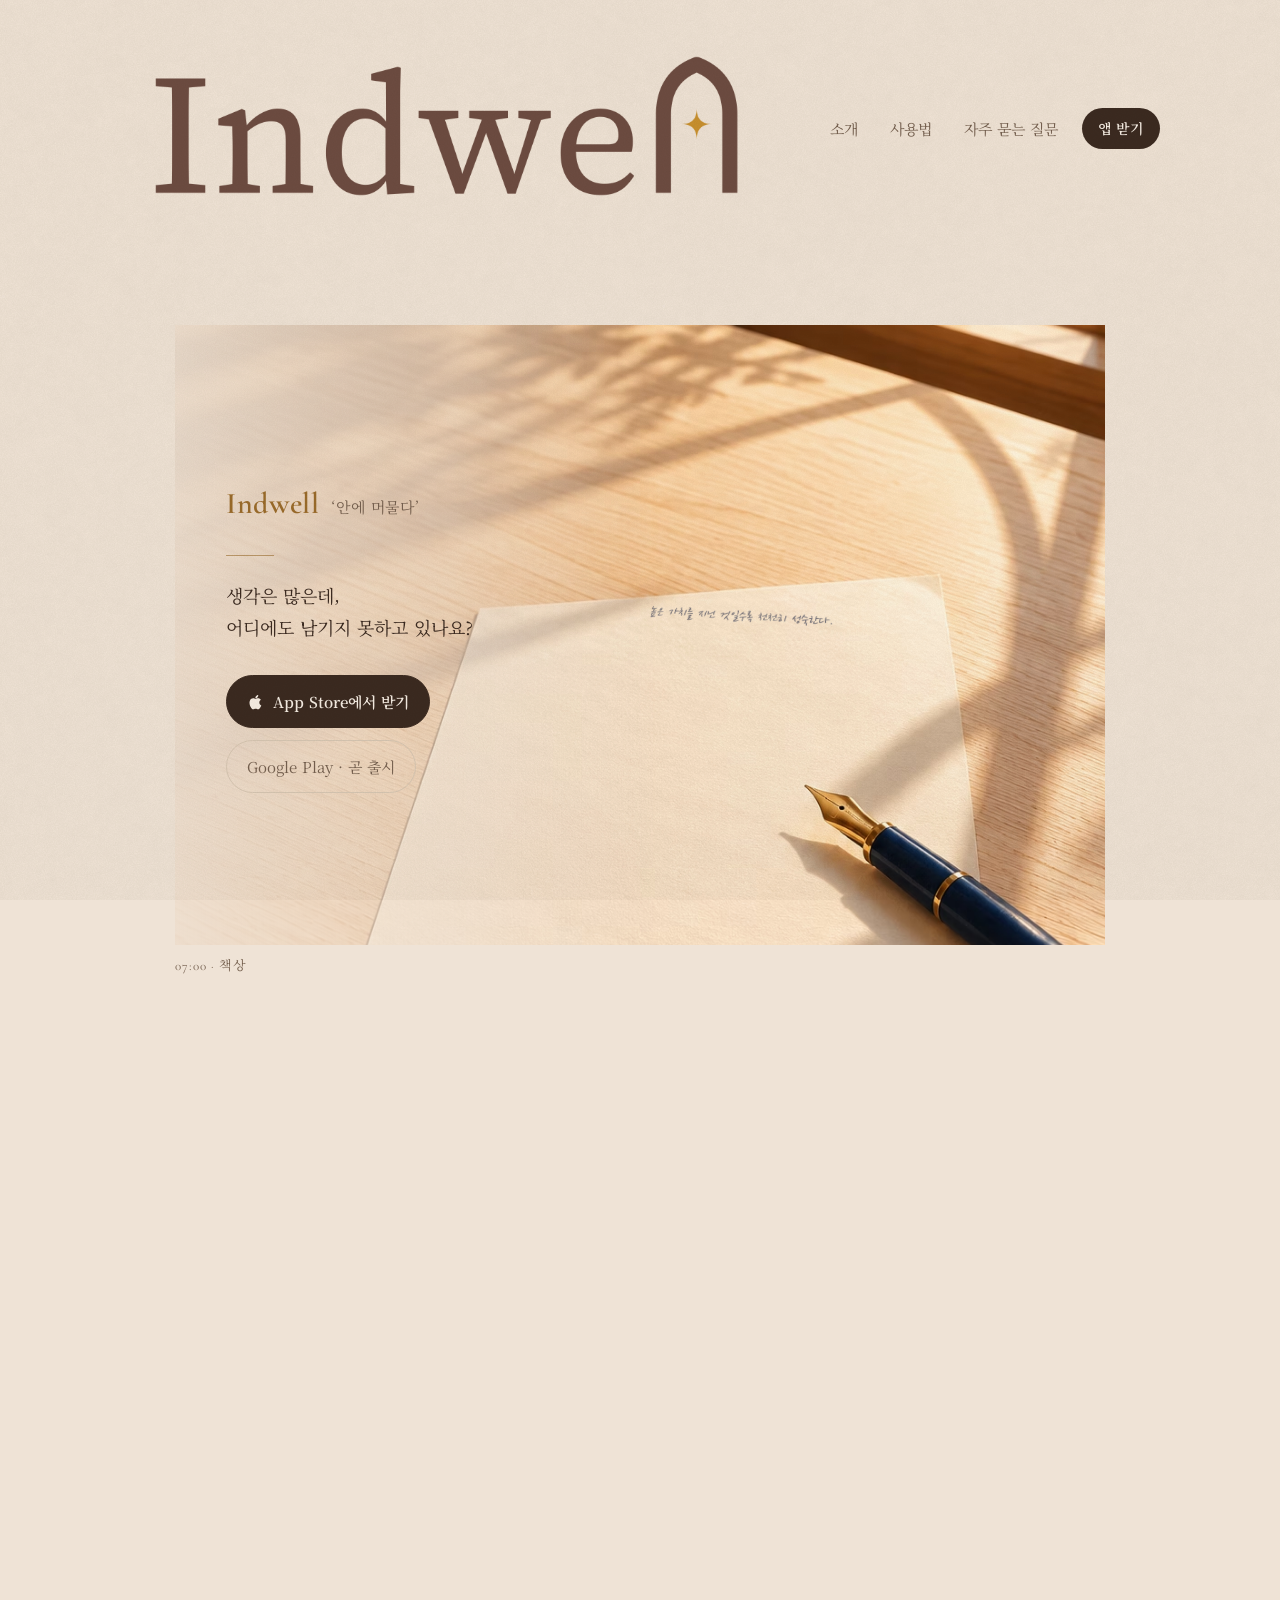
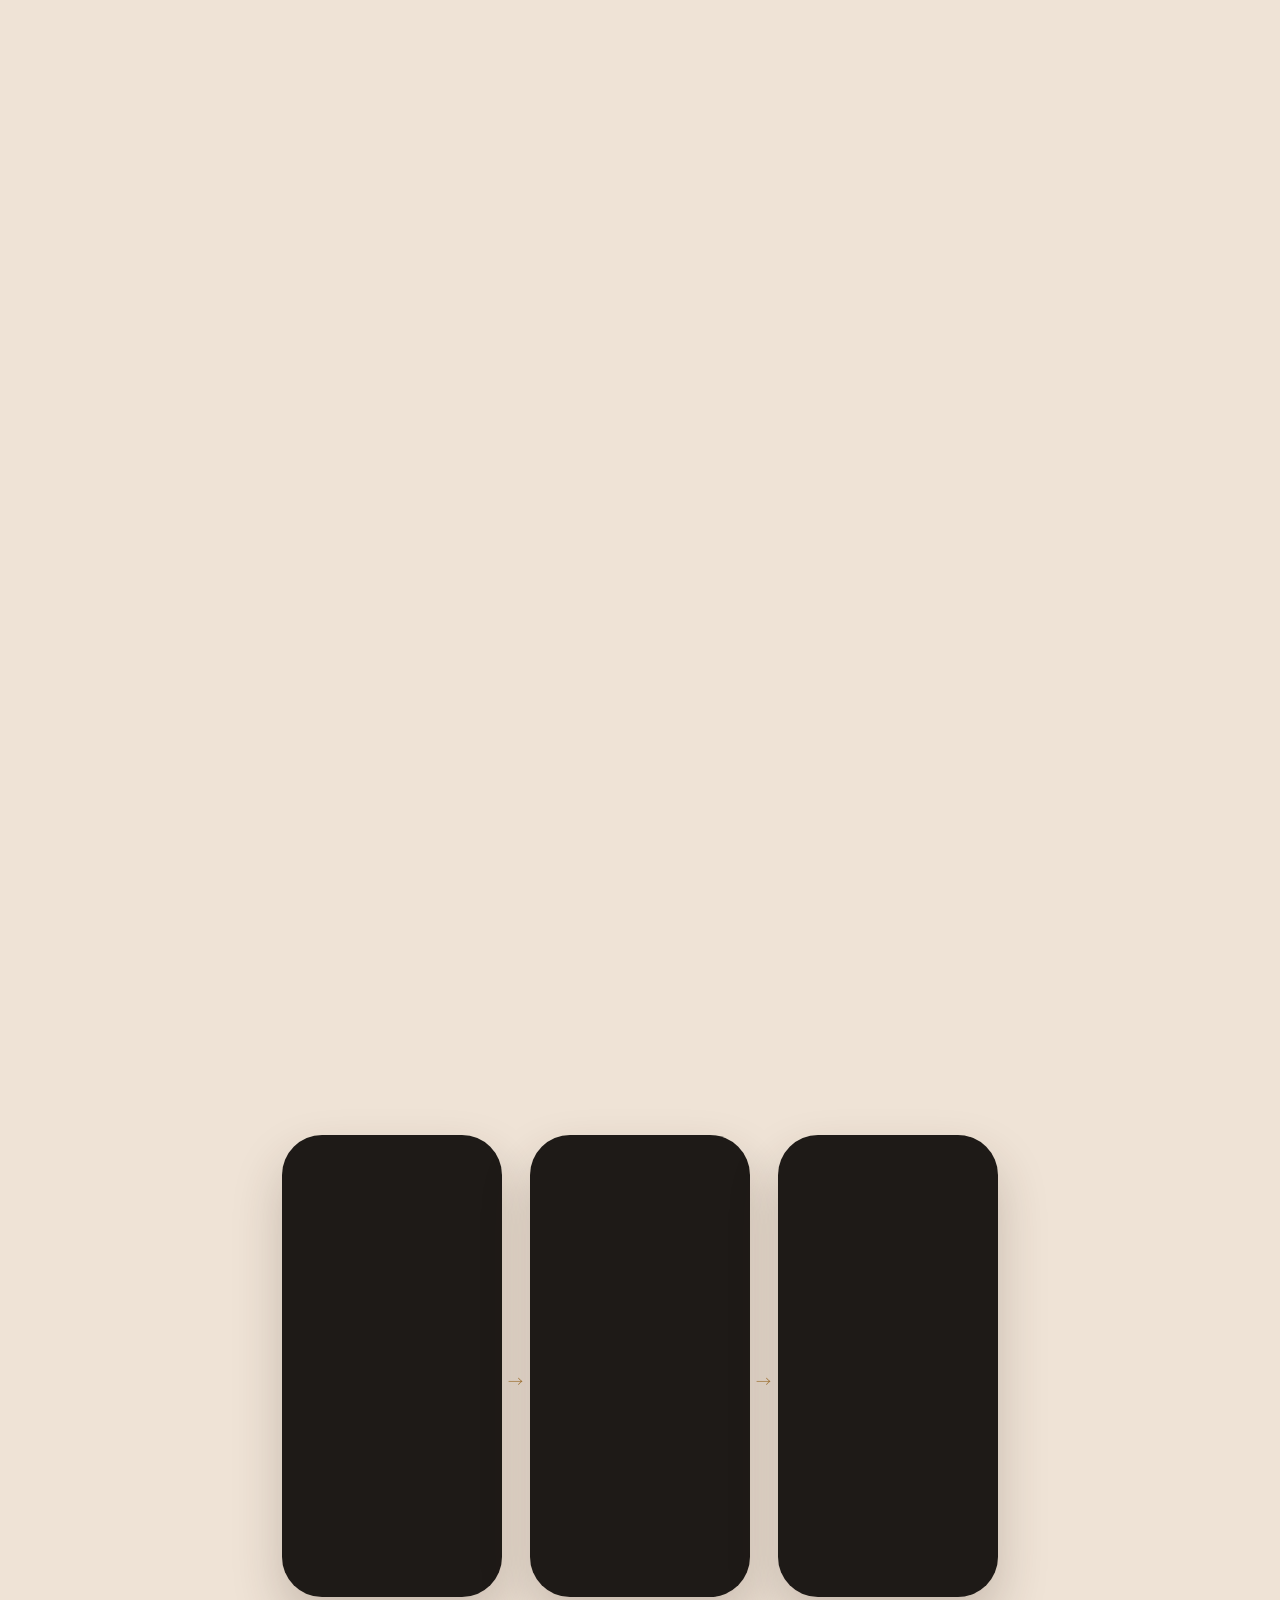
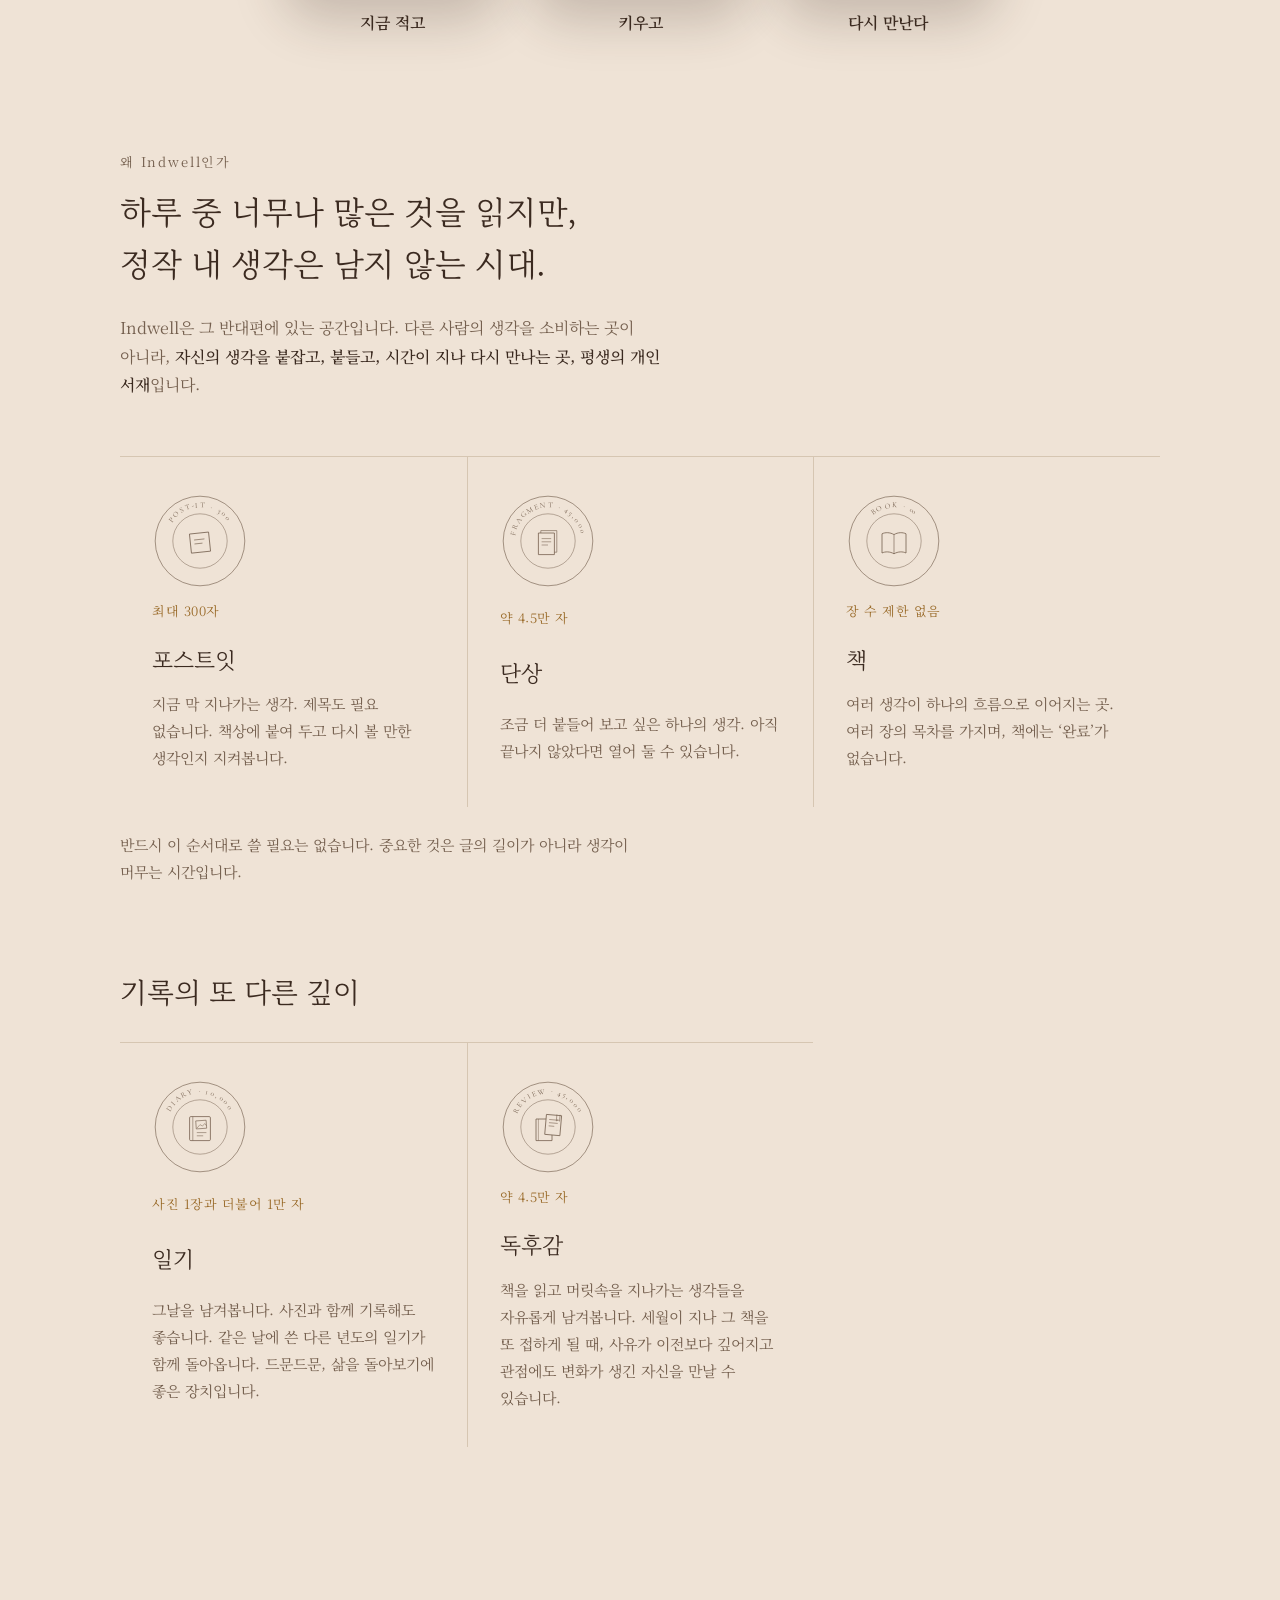
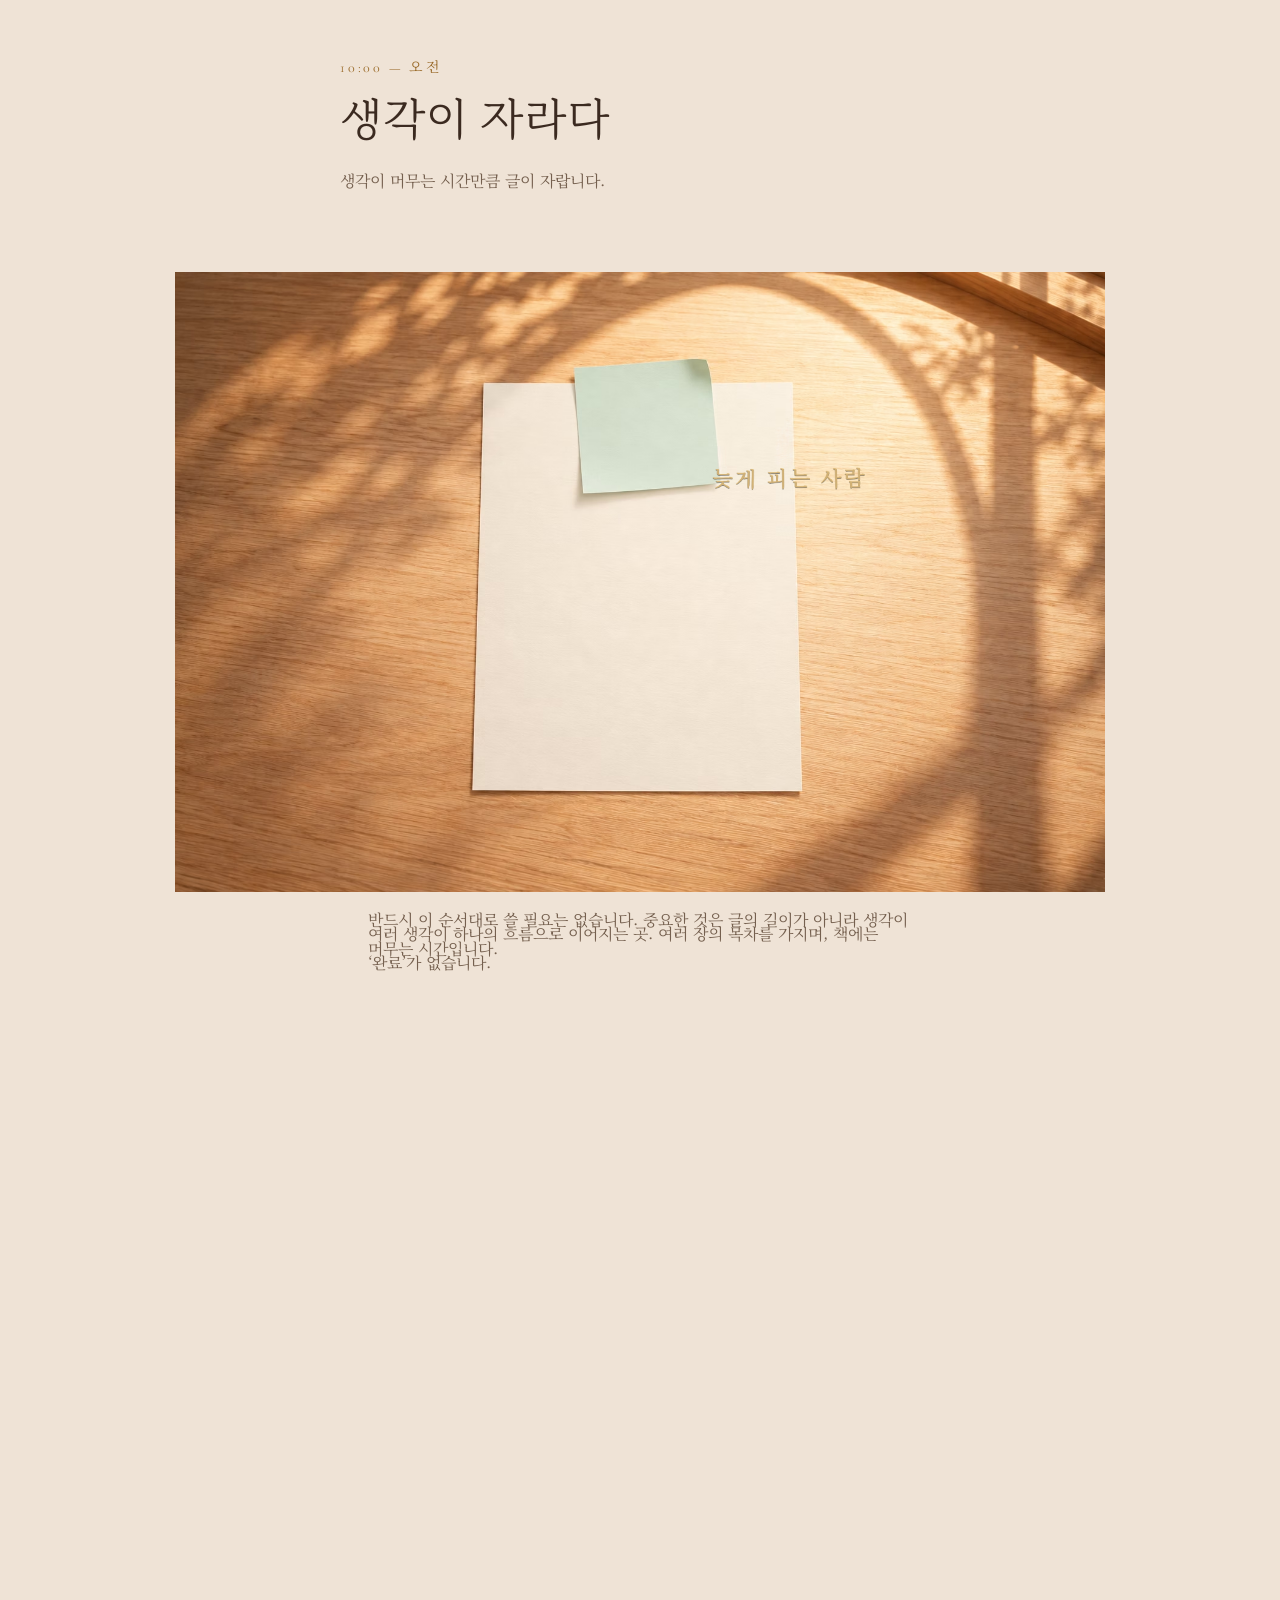
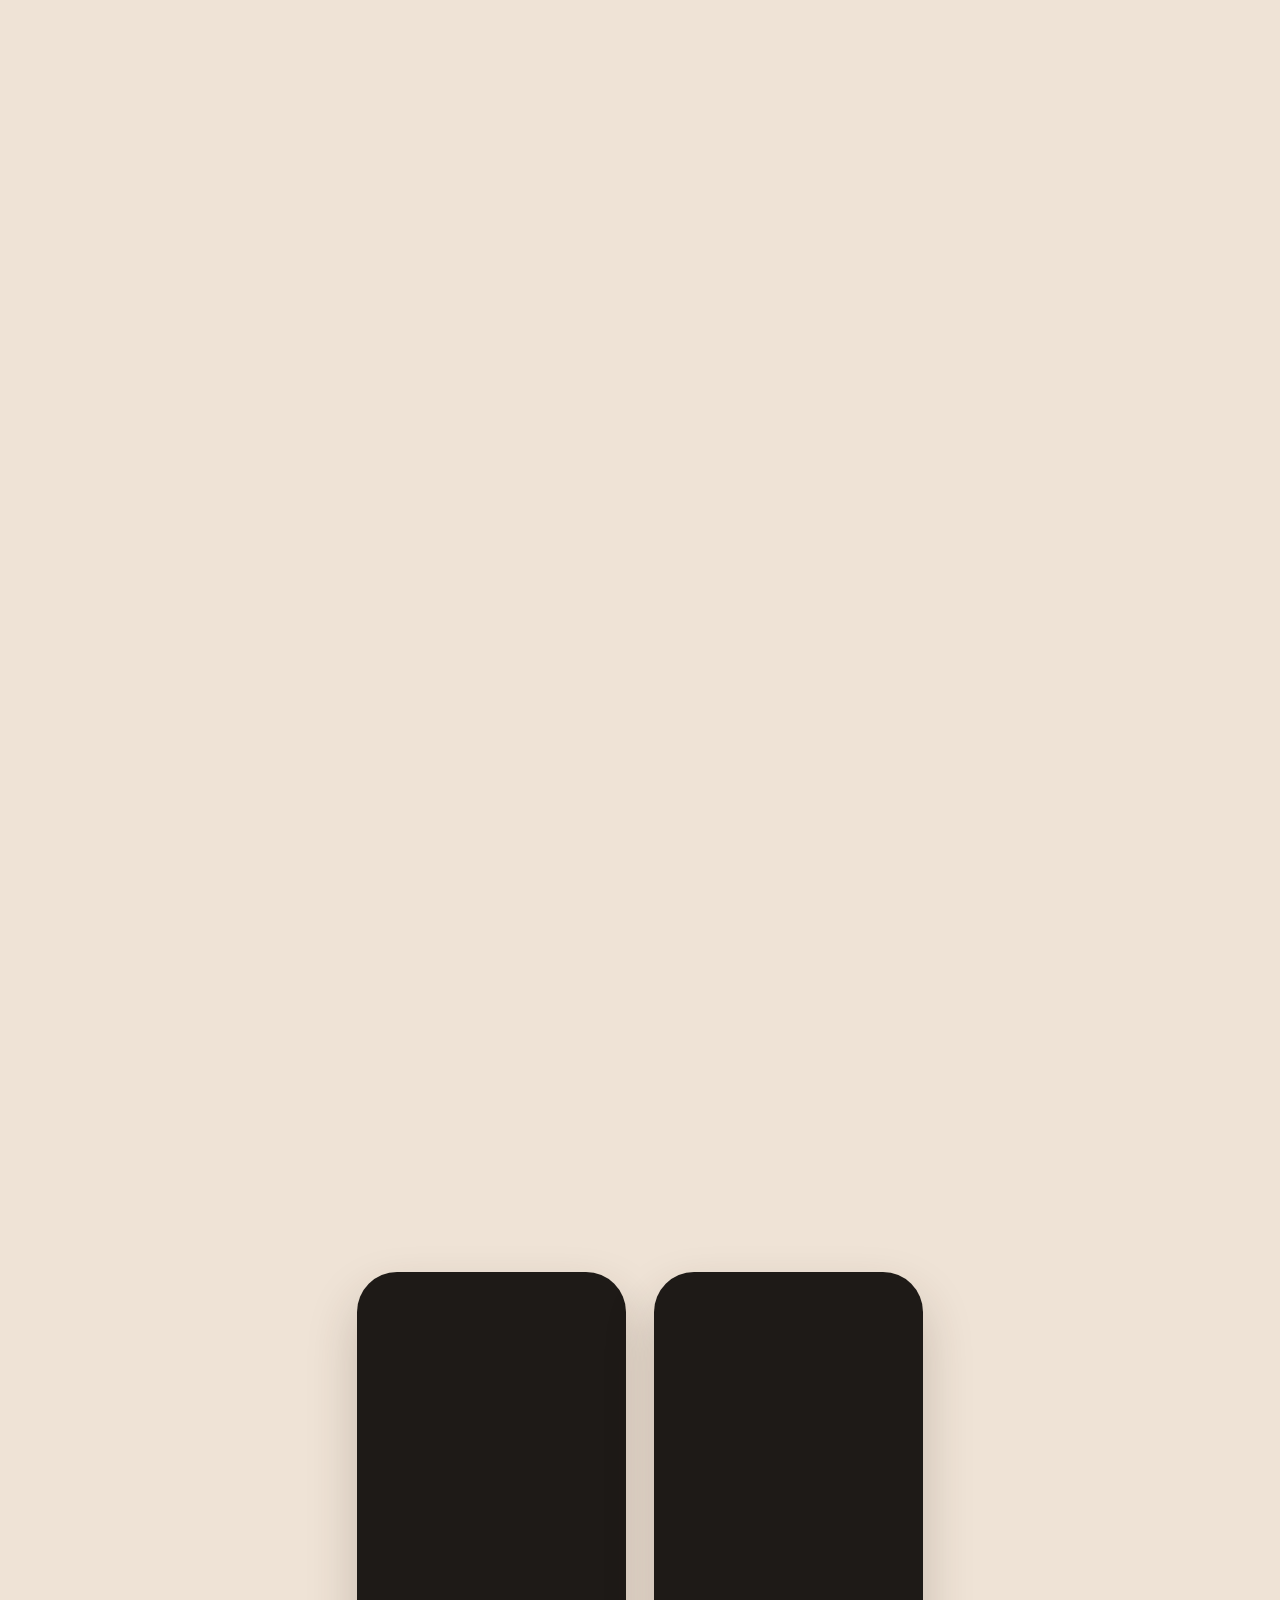
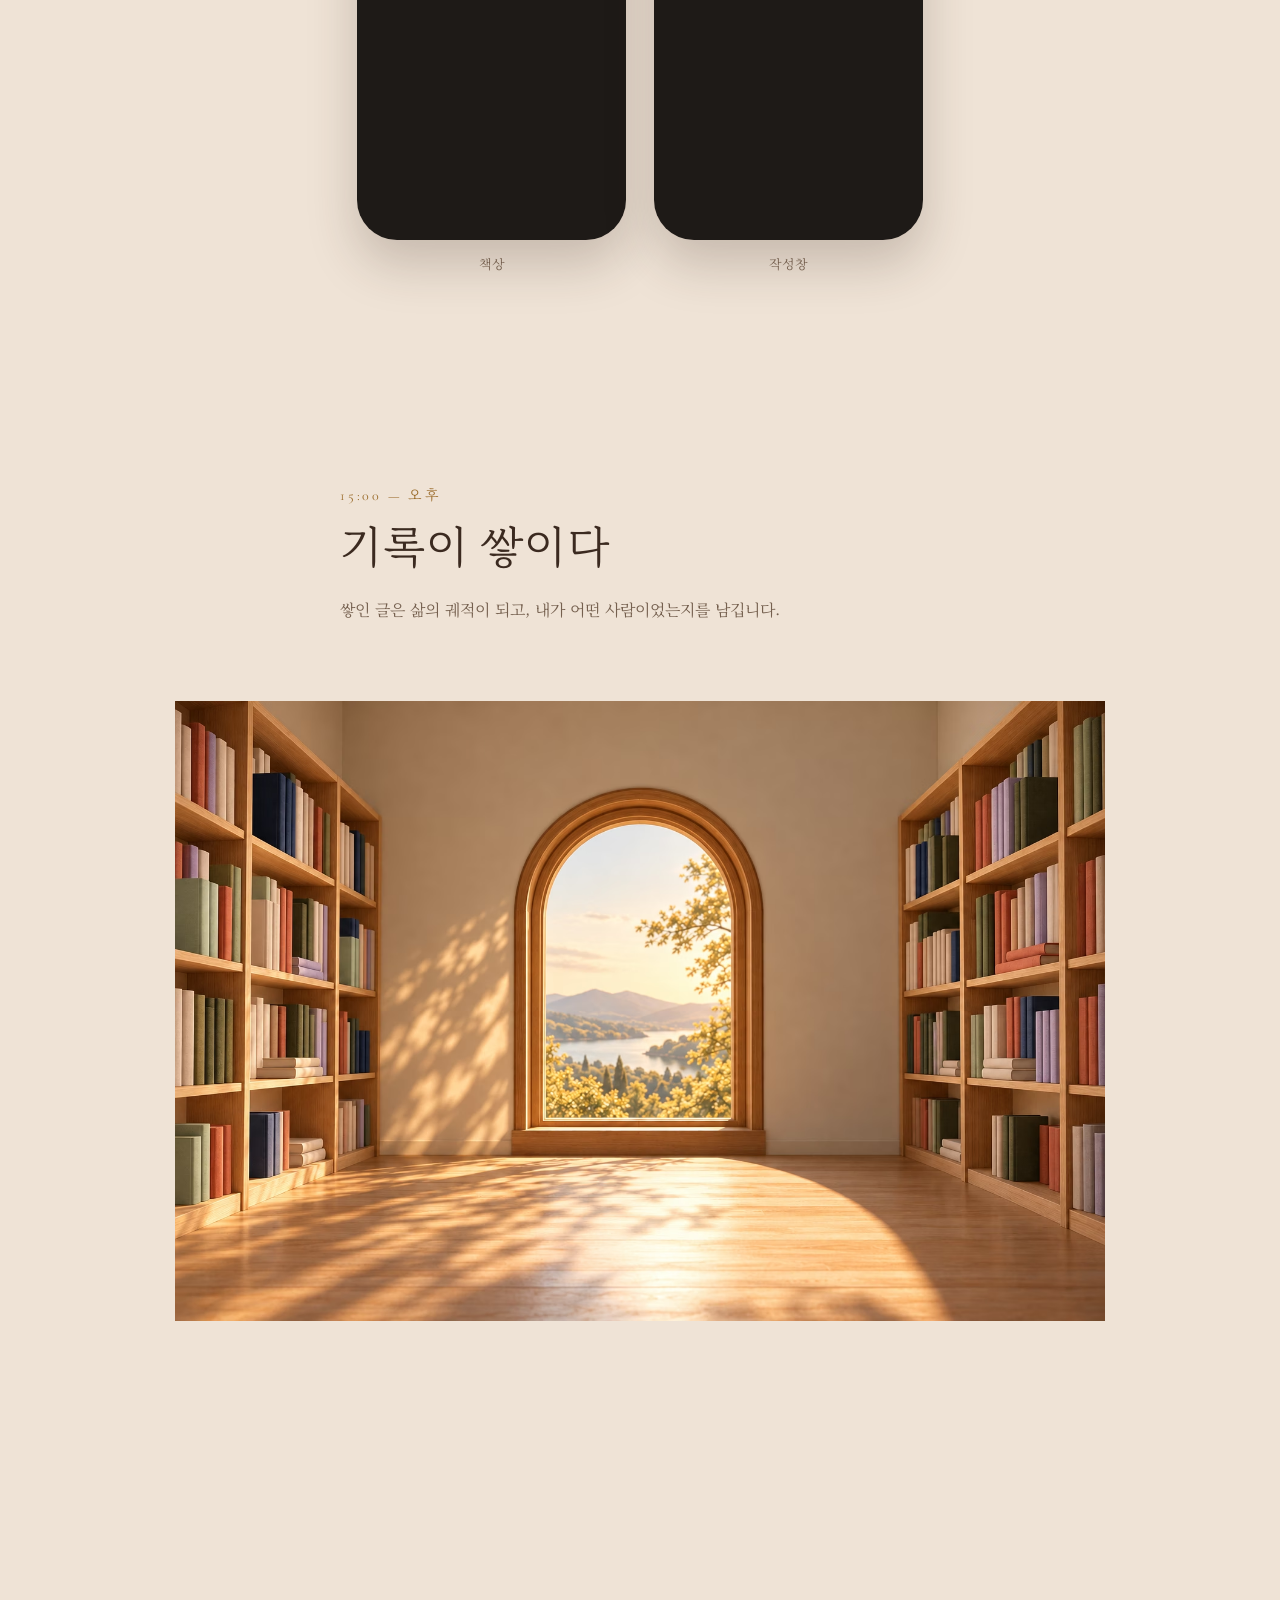
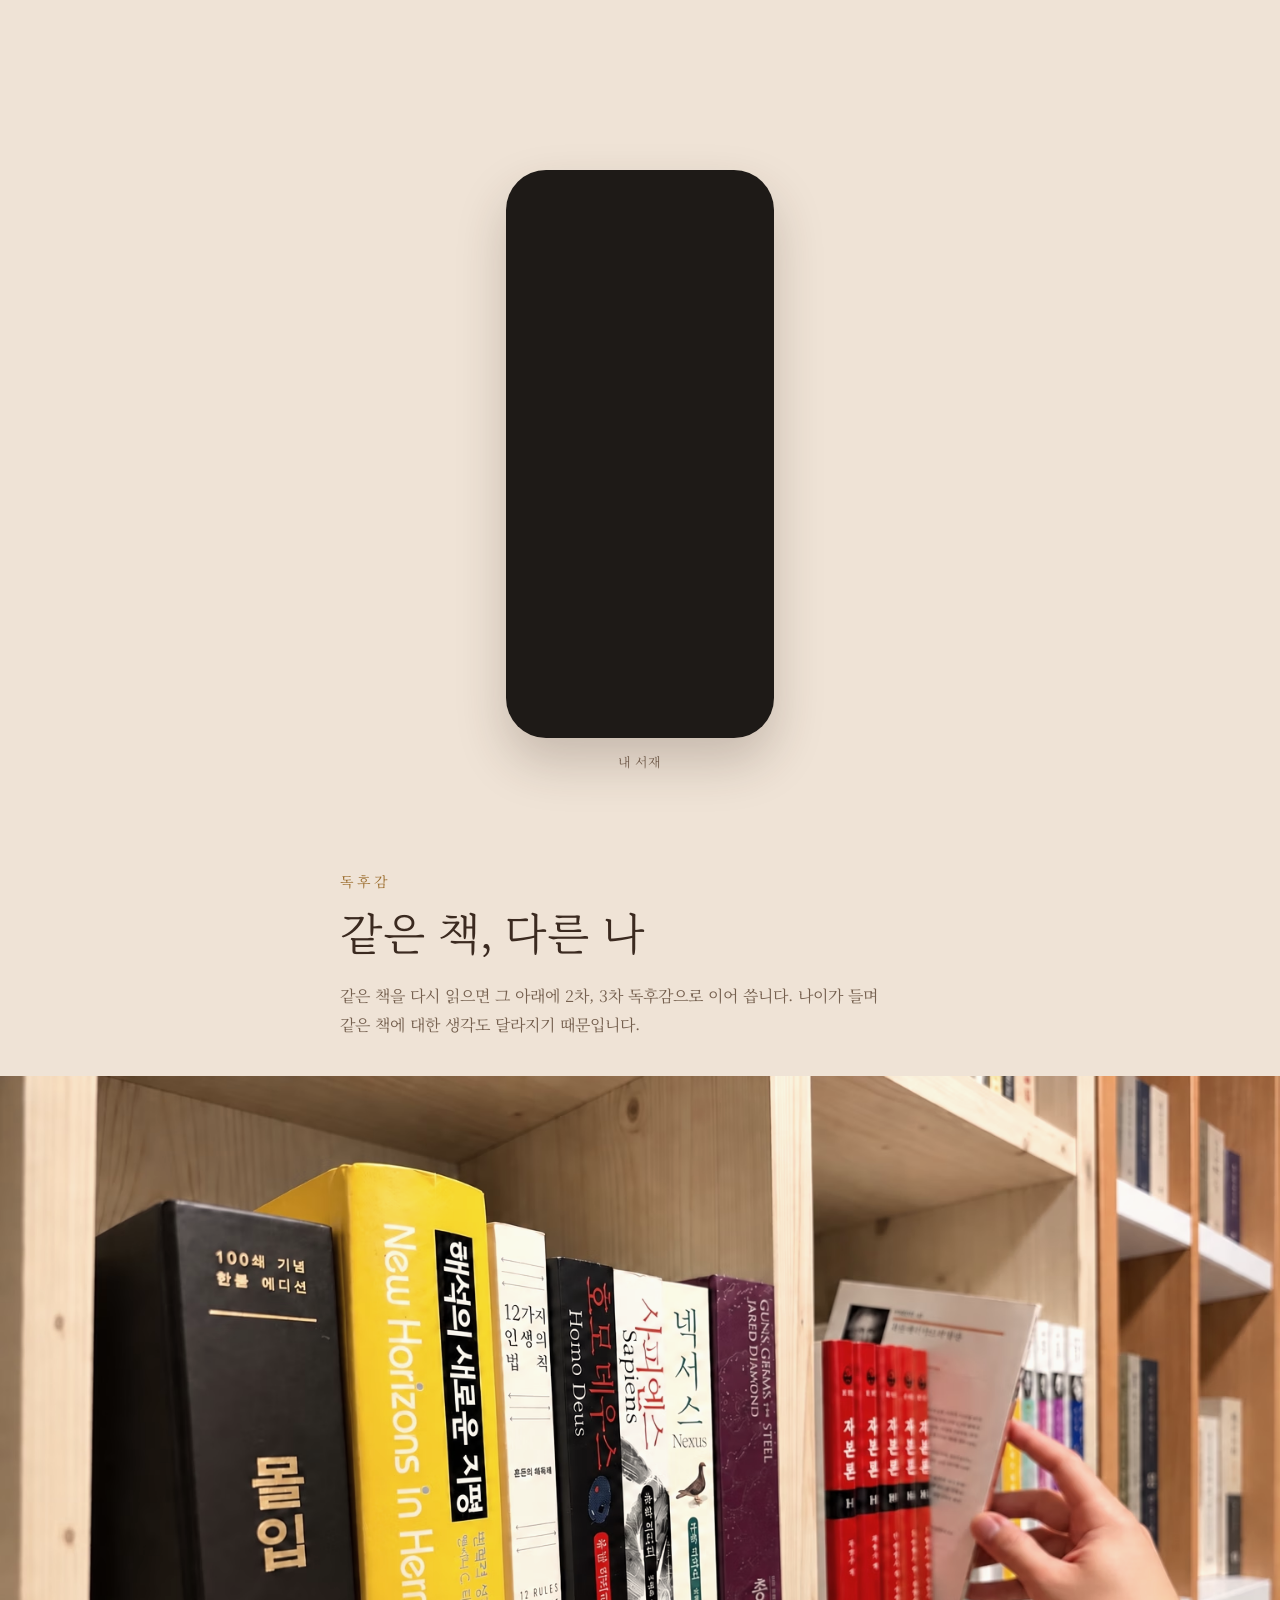
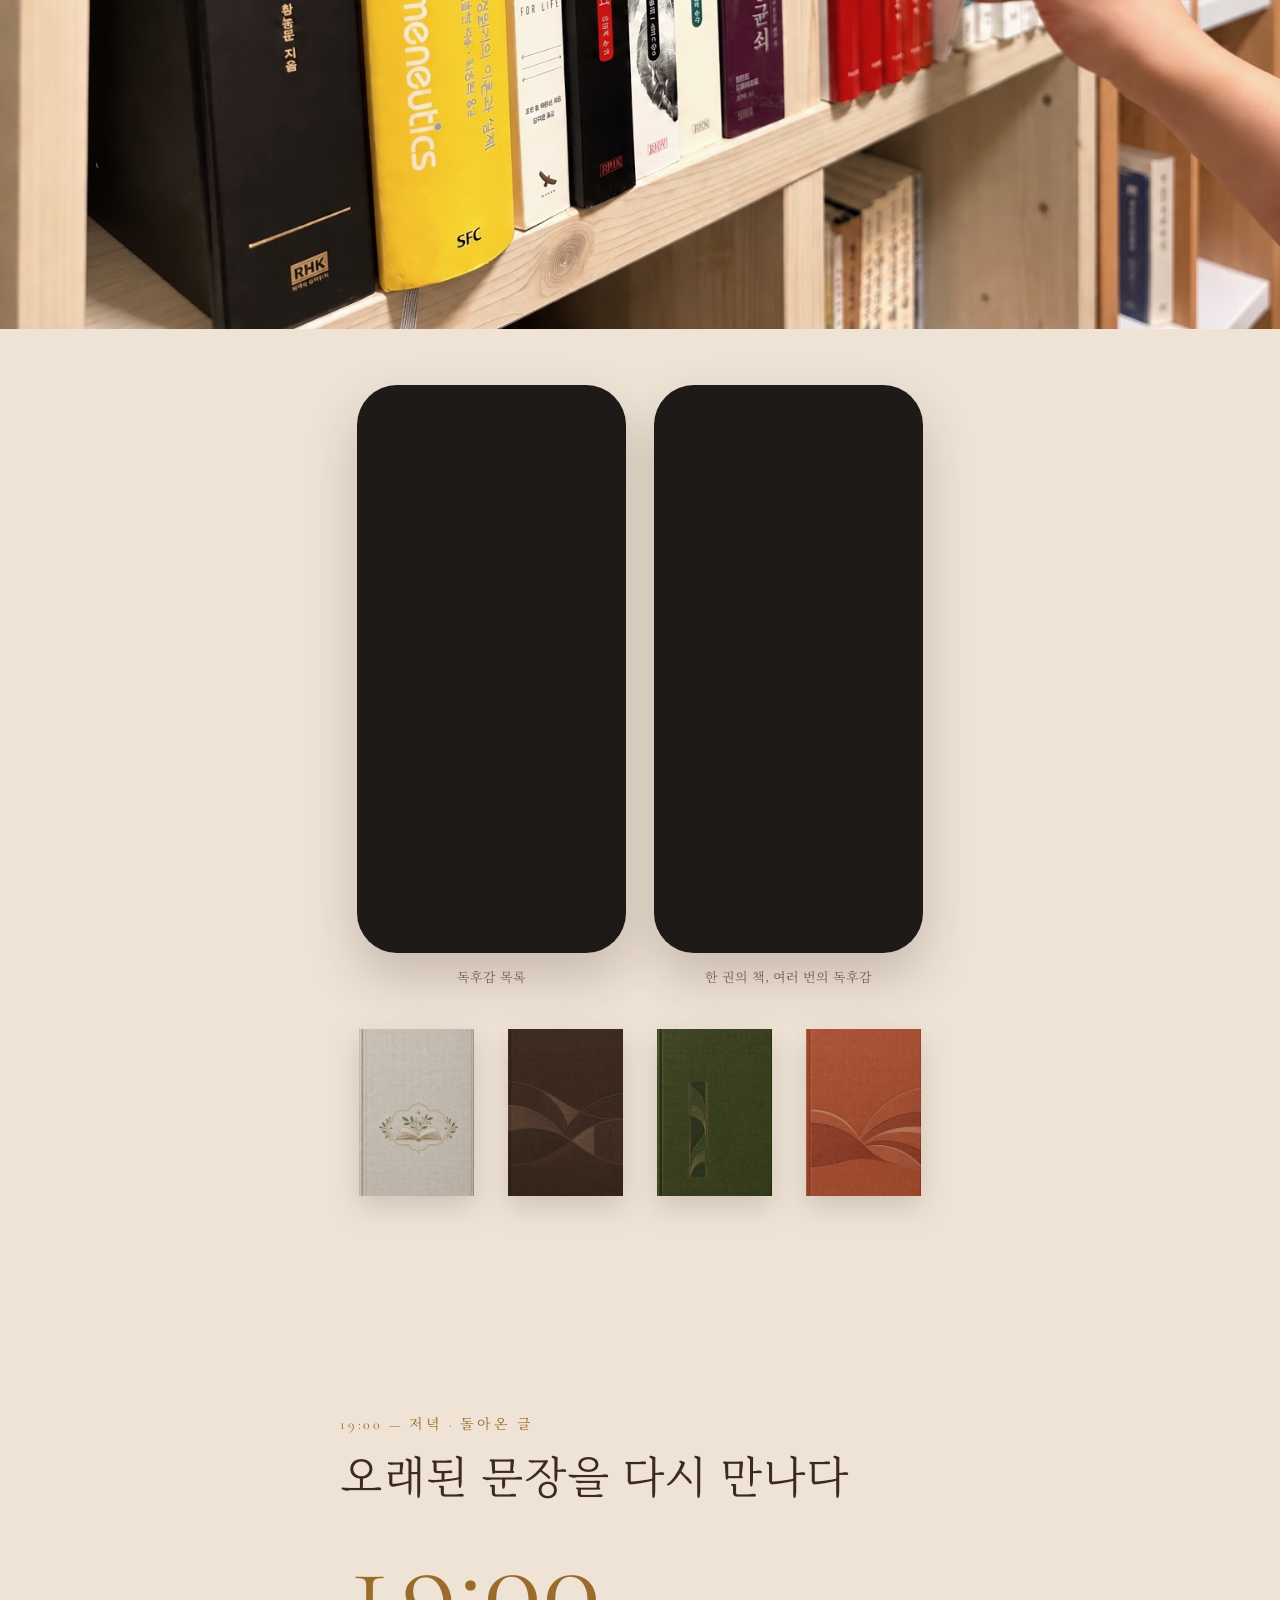
==== index.html @ 77901a55 "앱 화면 교체: 책상·작성창(세 걸음·10:00 공통)·내 서재·돌아온 글 창을 새 캡처로, '서재 맨 앞의 돌아온 글' 화면 삭제 Co-Authored-By: Claude Opu" ====
<!doctype html>
<html lang="ko">
<head>
<meta charset="utf-8">
<meta name="viewport" content="width=device-width, initial-scale=1, viewport-fit=cover">
<title>Indwell — 당신의 세계를 쓰고, 그 안에 머무는 곳</title>
<!-- ★ 이 파일의 문구를 고치면 'python3 tools/build-fonts.py'를 다시 실행할 것(제목 서체에 새 글자를 넣기 위해).
     그림을 바꾸면 'swift tools/build-images.swift'. site.css·site.js를 고치면 아래 ?v= 날짜도 바꿀 것. -->
<!-- 탭 아이콘: 로고 오른쪽의 아치+별 -->
<link rel="icon" type="image/png" href="img/favicon-64.png">
<link rel="apple-touch-icon" href="img/apple-touch-icon.png">
<!-- 링크 미리보기(카카오톡·문자 등). og:image와 og:url은 반드시 https://로 시작하는 전체 주소여야 미리보기가 뜬다.
     주소를 바꾸면 아래 두 곳도 함께 바꿀 것 -->
<meta name="description" content="당신의 생각이 길이 되고, 걸어온 만큼 한 권의 세상이 쌓여 갑니다. 계정도 서버도 없는, 생각이 머무는 글쓰기 공간.">
<meta property="og:type" content="website">
<meta property="og:site_name" content="Indwell">
<meta property="og:title" content="Indwell — 당신의 세계를 쓰고, 그 안에 머무는 곳">
<meta property="og:description" content="당신의 생각이 길이 되고, 걸어온 만큼 한 권의 세상이 쌓여 갑니다.">
<meta property="og:image" content="https://indwell.kr/img/og-v2.jpg">
<meta property="og:image:width" content="1200">
<meta property="og:image:height" content="630">
<meta property="og:url" content="https://indwell.kr/">
<meta name="twitter:card" content="summary_large_image">
<link rel="preconnect" href="https://fonts.googleapis.com">
<link rel="preconnect" href="https://fonts.gstatic.com" crossorigin>
<link rel="stylesheet" href="https://fonts.googleapis.com/css2?family=Cormorant+Garamond:wght@500;600&family=Nanum+Pen+Script&family=Noto+Serif+KR:wght@400;500;600&display=swap">
<link rel="preload" href="fonts/indwell-title-regular.woff2" as="font" type="font/woff2" crossorigin>
<link rel="stylesheet" href="site.css?v=20261024i">
<script src="site.js?v=20261024i" defer></script>
<!-- 움직임을 쓸지 정하는 단 한 곳: 기기의 '움직임 줄이기'가 꺼져 있을 때만 .motion을 붙인다.
     그림이 그려지기 전에 정해야 멈춘 화면이 잠깐 보였다 바뀌는 깜빡임이 없다. 나머지 판단은 모두 이 표시를 따른다 -->
<script>if (!matchMedia('(prefers-reduced-motion: reduce)').matches) document.documentElement.classList.add('motion');</script>
</head>
<body>
<div class="paper-bg" aria-hidden="true"></div>
<div class="grain" aria-hidden="true"></div>
<nav class="topbar" id="top" aria-label="주 메뉴">
  <div class="wrap">
    <h1 class="brand"><a href="#top"><img src="img/logo-lg.png" alt="Indwell"></a></h1>
    <div class="nav-right">
    <div class="menu">
      <a href="#top">소개</a>
      <a href="#guide" class="open-guide">사용법</a>
      <a href="#faq">자주 묻는 질문</a>
    </div>
    <a class="get" href="#download">앱 받기</a>
    </div>
  </div>
</nav>
<!-- 따라오는 메뉴 띠 — 내용은 site.js가 맨 위 메뉴를 복사해 채운다 -->
<div class="stickybar" aria-hidden="true"><div class="wrap"></div></div>
<!-- 밤이 내려앉는 막: 장면 5(21:00)에 가까워질수록 site.js가 짙게 한다(움직임을 줄인 화면에서는 쓰지 않음) -->
<div class="nightfall" aria-hidden="true"></div>
<!-- 하루 시간 단추: 지금 보고 있는 장면의 시각에 불이 들어오고, 누르면 그 장면으로 간다 -->
<nav class="timebar" aria-label="하루의 장면">
  <a href="#s1">07:00</a>
  <a href="#how">10:00</a>
  <a href="#s3">15:00</a>
  <a href="#s4">19:00</a>
  <a href="#s5">21:00</a>
  <a href="#download">23:00</a>
</nav>

<!-- 그림 고르기 규칙(모든 장면 공통):
     휴대폰에서는 장면마다 같은 틀(화면 폭 × 남는 높이)에 그림을 꽉 채워 잘라 보인다. 잘릴 때 남길 중심 = figure의 --focus(기본 가운데).
     휴대폰 세로(폭 700 이하·세로 방향)이고 세로판이 있으면 세로판(-p), 아니면 가로 그림(960·1536 중 화면에 맞는 것).
     AVIF를 못 읽는 옛 브라우저는 <img>의 JPEG를 쓴다.
     이 조건(max-width: 700px and orientation: portrait)은 site.css의 휴대폰 세로 규칙과 같아야 한다. -->

<!-- ── 장면 1 · 07:00 생각이 나타나다 ── -->
<header class="hero">
<div class="seq" id="s1"><div class="seq-stick">
  <figure class="frame f-paper-morning has-p" data-fx="zoom" data-note-y="92">
    <div class="plate">
      <picture>
        <source media="(max-width: 700px) and (orientation: portrait)" type="image/avif" srcset="img/scenes/08-paper-morning-p-1024.avif">
        <source media="(max-width: 700px) and (orientation: portrait)" srcset="img/scenes/08-paper-morning-p.jpg">
        <source type="image/avif" srcset="img/scenes/01-paper-morning-960.avif 960w, img/scenes/01-paper-morning-1536.avif 1536w" sizes="(min-width: 1600px) 1536px, 100vw">
        <img src="img/scenes/01-paper-morning.jpg" width="1536" height="1024" alt="아침 햇살이 드는 원목 책상 위의 빈 종이와 남색 만년필" fetchpriority="high">
      </picture>
      <div class="ov" aria-hidden="true" data-ink data-quad="48.75,41.0 82.0,43.5 84.4,96.2 33.6,87.0" data-quad-p="31.9,47.9 82.3,45.8 88.0,84.7 16.6,80.6" data-pen="fountain" data-pad="11 14 62 12" data-pad-p="22 12 48 14" data-fs="20"><p>높은 가치를 지닌 것일수록 천천히 성숙한다.</p></div>
      <div class="hero-copy">
        <p class="meaning"><span class="word">Indwell</span>‘안에 머물다’</p>
        <div class="line"></div>
        <p class="lead">생각은 많은데,<br>어디에도 남기지 못하고 있나요?</p>
        <div class="stores">
          <a class="store primary" href="https://apps.apple.com/app/id6810987473" target="_blank" rel="noopener">
            <svg viewBox="0 0 24 24" aria-hidden="true"><path d="M16.4 12.6c0-2.4 2-3.6 2.1-3.7-1.1-1.7-2.9-1.9-3.5-1.9-1.5-.2-2.9.9-3.7.9-.8 0-1.9-.9-3.2-.8-1.6 0-3.1 1-4 2.4-1.7 3-.4 7.4 1.2 9.8.8 1.2 1.8 2.5 3 2.4 1.2 0 1.7-.8 3.2-.8s1.9.8 3.2.8c1.3 0 2.2-1.2 3-2.4.9-1.4 1.3-2.7 1.3-2.8 0 0-2.6-1-2.6-3.9zM14 5.5c.7-.8 1.1-1.9 1-3-1 0-2.1.7-2.8 1.5-.6.7-1.2 1.8-1 2.9 1 .1 2.1-.6 2.8-1.4z"/></svg>
            App Store에서 받기
          </a>
          <span class="store soon" aria-disabled="true">Google Play · 곧 출시</span>
        </div>
      </div>
    </div>
    <figcaption class="caption">07:00 · 책상</figcaption>
  </figure>
  <figure class="frame statement" style="--focus: 80% 50%">
    <div class="plate">
      <picture>
        <source type="image/avif" srcset="img/scenes/09-nib-960.avif 960w, img/scenes/09-nib-1536.avif 1536w" sizes="(min-width: 1600px) 1536px, 100vw">
        <img src="img/scenes/09-nib.jpg" width="1536" height="1024" alt="" loading="lazy" decoding="async">
      </picture>
      <p class="statement-text statement-sub">완성된 글이 아니어도 괜찮습니다.<br>스쳐 지나가는 생각부터 일상의 기록,<br>책을 읽으며 떠오른 생각까지.</p>
      <p class="statement-text statement-sub statement-end">Indwell은 당신의 생각을 사라지지 않게 쌓아 갈 수 있는 개인의 사유 공간입니다.</p>
    </div>
  </figure>
  <figure class="frame statement" style="--focus: 80% 50%">
    <div class="plate">
      <picture>
        <source type="image/avif" srcset="img/scenes/09-nib-960.avif 960w, img/scenes/09-nib-1536.avif 1536w" sizes="(min-width: 1600px) 1536px, 100vw">
        <img src="img/scenes/09-nib.jpg" width="1536" height="1024" alt="크림색 종이에 막 닿은 금빛 펜촉과 번지기 시작한 잉크 한 점" loading="lazy" decoding="async">
      </picture>
      <p class="statement-text">생각이 지나가는 자리,<br>그리고 남는 자리.</p>
    </div>
  </figure>
</div></div>
</header>

<main>
  <!-- ── 세 걸음: 처음 보는 사람이 앱의 흐름(지금 적고 → 키우고 → 다시 만난다)을 실제 화면으로 먼저 보게 ── -->
  <section class="steps">
    <div class="wrap phones" data-enter>
      <figure class="phone"><div class="bezel"><picture><source type="image/avif" srcset="img/app/desk.avif?v=2"><img src="img/app/desk.jpg?v=2" alt="Indwell 책상 화면: 포스트잇이 쌓인 책상" loading="lazy" decoding="async"></picture></div><figcaption>지금 적고</figcaption></figure>
      <figure class="phone"><div class="bezel"><picture><source type="image/avif" srcset="img/app/writing.avif?v=2"><img src="img/app/writing.jpg?v=2" alt="Indwell 작성창 화면" loading="lazy" decoding="async"></picture></div><figcaption>키우고</figcaption></figure>
      <figure class="phone"><div class="bezel"><picture><source type="image/avif" srcset="img/app/returned-popup.avif?v=2"><img src="img/app/returned-popup.jpg?v=2" alt="Indwell 돌아온 글 화면" loading="lazy" decoding="async"></picture></div><figcaption>다시 만난다</figcaption></figure>
    </div>
  </section>

  <!-- ── 왜 Indwell인가 · 세 가지 글 ── -->
  <section class="intro">
    <div class="wrap">
      <p class="eyebrow">왜 Indwell인가</p>
      <p class="big" data-reveal>하루 중 너무나 많은 것을 읽지만,<br>정작 내 생각은 남지 않는 시대.</p>
      <p class="body">Indwell은 그 반대편에 있는 공간입니다. 다른 사람의 생각을 소비하는 곳이 아니라, <strong>자신의 생각을 붙잡고, 붙들고, 시간이 지나 다시 만나는 곳, 평생의 개인 서재</strong>입니다.</p>
      <div class="pillars" data-enter>
        <div class="pillar">
          <svg class="emblem" viewBox="0 0 120 120" aria-hidden="true"><defs><path pathLength="1" id="arc-a" d="M18 60 A42 42 0 0 1 102 60"/></defs><circle pathLength="1" cx="60" cy="60" r="56" fill="none" stroke="currentColor" stroke-width=".8"/><circle pathLength="1" cx="60" cy="60" r="34" fill="none" stroke="currentColor" stroke-width=".6"/><text font-family="Cormorant Garamond, serif" font-size="9.5" letter-spacing="2.2" fill="currentColor"><textPath href="#arc-a" startOffset="50%" text-anchor="middle">POST-IT · 300</textPath></text><rect pathLength="1" x="48" y="50" width="24" height="24" fill="none" stroke="currentColor" stroke-width="1" transform="rotate(-6 60 62)"/><path pathLength="1" d="M53 58h13M53 63h10" stroke="currentColor" stroke-width=".8" transform="rotate(-6 60 62)"/></svg>
          <span class="limit">최대 300자</span>
          <h3>포스트잇</h3>
          <p>지금 막 지나가는 생각. 제목도 필요 없습니다. 책상에 붙여 두고 다시 볼 만한 생각인지 지켜봅니다.</p>
        </div>
        <div class="pillar">
          <svg class="emblem" viewBox="0 0 120 120" aria-hidden="true"><defs><path pathLength="1" id="arc-b" d="M18 60 A42 42 0 0 1 102 60"/></defs><circle pathLength="1" cx="60" cy="60" r="56" fill="none" stroke="currentColor" stroke-width=".8"/><circle pathLength="1" cx="60" cy="60" r="34" fill="none" stroke="currentColor" stroke-width=".6"/><text font-family="Cormorant Garamond, serif" font-size="9.5" letter-spacing="2.2" fill="currentColor"><textPath href="#arc-b" startOffset="50%" text-anchor="middle">FRAGMENT · 45,000</textPath></text><rect pathLength="1" x="51" y="47" width="20" height="27" fill="none" stroke="currentColor" stroke-width=".8"/><rect pathLength="1" x="48" y="50" width="20" height="27" fill="var(--oat)" stroke="currentColor" stroke-width="1"/><path pathLength="1" d="M52 57h12M52 61h12M52 65h8" stroke="currentColor" stroke-width=".7"/></svg>
          <span class="limit">약 4.5만 자</span>
          <h3>단상</h3>
          <p>조금 더 붙들어 보고 싶은 하나의 생각. 아직 끝나지 않았다면 열어 둘 수 있습니다.</p>
        </div>
        <div class="pillar">
          <svg class="emblem" viewBox="0 0 120 120" aria-hidden="true"><defs><path pathLength="1" id="arc-c" d="M18 60 A42 42 0 0 1 102 60"/></defs><circle pathLength="1" cx="60" cy="60" r="56" fill="none" stroke="currentColor" stroke-width=".8"/><circle pathLength="1" cx="60" cy="60" r="34" fill="none" stroke="currentColor" stroke-width=".6"/><text font-family="Cormorant Garamond, serif" font-size="9.5" letter-spacing="2.2" fill="currentColor"><textPath href="#arc-c" startOffset="50%" text-anchor="middle">BOOK · ∞</textPath></text><path pathLength="1" d="M60 52c-5-3-11-3-15-1v24c4-2 10-2 15 1 5-3 11-3 15-1V51c-4-2-10-2-15 1z" fill="none" stroke="currentColor" stroke-width="1"/><path pathLength="1" d="M60 52v24" stroke="currentColor" stroke-width=".8"/></svg>
          <span class="limit">장 수 제한 없음</span>
          <h3>책</h3>
          <p>여러 생각이 하나의 흐름으로 이어지는 곳. 여러 장의 목차를 가지며, 책에는 ‘완료’가 없습니다.</p>
        </div>
      </div>
      <p class="flow-note">반드시 이 순서대로 쓸 필요는 없습니다. 중요한 것은 글의 길이가 아니라 생각이 머무는 시간입니다.</p>
      <h2 class="pillars-title">기록의 또 다른 깊이</h2>
      <div class="pillars two" data-enter>
        <div class="pillar">
          <svg class="emblem" viewBox="0 0 120 120" aria-hidden="true"><defs><path id="arc-d" d="M18 60 A42 42 0 0 1 102 60"/></defs><circle pathLength="1" cx="60" cy="60" r="56" fill="none" stroke="currentColor" stroke-width=".8"/><circle pathLength="1" cx="60" cy="60" r="34" fill="none" stroke="currentColor" stroke-width=".6"/><text font-family="Cormorant Garamond, serif" font-size="9.5" letter-spacing="2.2" fill="currentColor"><textPath href="#arc-d" startOffset="50%" text-anchor="middle">DIARY · 10,000</textPath></text><rect pathLength="1" x="47" y="47" width="26" height="30" rx="1.5" fill="none" stroke="currentColor" stroke-width="1"/><path pathLength="1" d="M51 47v30" stroke="currentColor" stroke-width=".7"/><rect pathLength="1" x="55" y="52" width="13" height="10" fill="none" stroke="currentColor" stroke-width=".8" transform="rotate(-4 61 57)"/><path pathLength="1" d="M56 61l4-4 3 2 3-3 2 3" fill="none" stroke="currentColor" stroke-width=".6" transform="rotate(-4 61 57)"/><path pathLength="1" d="M56 67h12M56 71h8" stroke="currentColor" stroke-width=".7"/></svg>
          <span class="limit">사진 1장과 더불어 1만 자</span>
          <h3>일기</h3>
          <p>그날을 남겨봅니다. 사진과 함께 기록해도 좋습니다. 같은 날에 쓴 다른 년도의 일기가 함께 돌아옵니다. 드문드문, 삶을 돌아보기에 좋은 장치입니다.</p>
        </div>
        <div class="pillar">
          <svg class="emblem" viewBox="0 0 120 120" aria-hidden="true"><defs><path id="arc-r" d="M18 60 A42 42 0 0 1 102 60"/></defs><circle pathLength="1" cx="60" cy="60" r="56" fill="none" stroke="currentColor" stroke-width=".8"/><circle pathLength="1" cx="60" cy="60" r="34" fill="none" stroke="currentColor" stroke-width=".6"/><text font-family="Cormorant Garamond, serif" font-size="9.5" letter-spacing="2.2" fill="currentColor"><textPath href="#arc-r" startOffset="50%" text-anchor="middle">REVIEW · 45,000</textPath></text><rect pathLength="1" x="45" y="50" width="20" height="27" fill="none" stroke="currentColor" stroke-width="1"/><path pathLength="1" d="M48 50v27" stroke="currentColor" stroke-width=".6"/><rect pathLength="1" x="57" y="45" width="19" height="25" fill="var(--oat)" stroke="currentColor" stroke-width="1" transform="rotate(5 66 57)"/><path pathLength="1" d="M61 51h11M61 55h11M61 59h7" stroke="currentColor" stroke-width=".7" transform="rotate(5 66 57)"/><path pathLength="1" d="M70 44v8l2-1.6 2 1.6v-8" fill="none" stroke="currentColor" stroke-width=".7" transform="rotate(5 66 57)"/></svg>
          <span class="limit">약 4.5만 자</span>
          <h3>독후감</h3>
          <p>책을 읽고 머릿속을 지나가는 생각들을 자유롭게 남겨봅니다. 세월이 지나 그 책을 또 접하게 될 때, 사유가 이전보다 깊어지고 관점에도 변화가 생긴 자신을 만날 수 있습니다.</p>
        </div>
      </div>
    </div>
  </section>

  <!-- ── 장면 2 · 10:00 생각이 자라다 ── -->
  <section class="scene" id="how">
    <div class="wrap scene-head" data-enter>
      <p class="time-label">10:00 — 오전</p>
      <h2 class="scene-title" data-reveal>생각이 자라다</h2>
      <p class="scene-lead">생각이 머무는 시간만큼 글이 자랍니다.</p>
    </div>
    <div class="seq" data-hold=".35"><div class="seq-stick">
    <figure class="frame f-postits-six" data-note-y="95">
      <div class="plate">
        <picture>
          <source type="image/avif" srcset="img/scenes/24-postits-six-960.avif 960w, img/scenes/24-postits-six-1536.avif 1536w" sizes="(min-width: 1600px) 1536px, 100vw">
          <img src="img/scenes/24-postits-six.jpg" width="1536" height="1024" alt="원목 책상 위에 흩어진 여섯 장의 포스트잇" loading="lazy" decoding="async">
        </picture>
        <div class="ov pt-lilac" aria-hidden="true" data-quad="16.7,28.3 31.2,24.4 33.6,44.6 18.8,48.6" data-pen="ballpoint" data-pad="13 11 10 12" data-fs="24">삶에 늦고 빠름은 없다. 그저 각 사람에게 맞는 때가 있을 뿐. 혹시 죽을 때까지 그때가 오지 않은 사람은, 기회가 왔을 때 준비되어 있지 않은 사람일 뿐이다.</div>
        <div class="ov pt-mint" aria-hidden="true" data-quad="43.0,15.3 57.0,14.1 58.6,33.8 43.9,35.5" data-pen="ballpoint" data-pad="13 11 10 12" data-fs="24">높은 가치를 지닌 것일수록 천천히 성숙한다.</div>
        <div class="ov pt-butter" aria-hidden="true" data-quad="67.4,25.5 81.9,22.3 83.9,42.6 69.4,45.8" data-pen="ballpoint" data-pad="13 11 10 12" data-fs="24">그저 해야 할 일을 하면 된다. 본질에 집중하지 못하니 두려움이 따르는 것이다.</div>
        <div class="ov pt-rose" aria-hidden="true" data-quad="24.3,54.5 39.1,50.8 41.3,71.9 26.1,75.6" data-pen="ballpoint" data-pad="13 11 10 12" data-fs="24">인간의 의지는 놀랄 만큼 위대하고, 정말 소스라치게 놀랄 만큼 나약하다. 의지는 의지 자체의 나약함이 문제라기보다 사실은 습관의 문제에 가깝다.</div>
        <div class="ov pt-linen" aria-hidden="true" data-quad="43.2,69.6 57.7,66.2 60.2,86.6 45.2,90.6" data-pen="ballpoint" data-pad="13 11 10 12" data-fs="24">잃어버림이란 자각은 본래 내 것이라 생각하던 것을 상실했을 때 인지하는 것인가. 본래 내 것이라고 말할 수 있는 것이 있을까. 잠시 잠깐 지내다 가는 인생이라면, ‘맡겨졌다’고 생각하는 편이 자족하는 삶을 살기에 더 유리한 마음가짐 아닐까.</div>
        <div class="ov pt-mist" aria-hidden="true" data-quad="62.6,49.4 77.3,53.3 75.7,74.0 60.5,70.5" data-pen="ballpoint" data-pad="13 11 10 12" data-fs="24">믿음의 크기는 그 사람이 감당할 수 있는 리스크의 크기에 의해 정해진다. 감당할 수 없는 리스크 속으로 뛰어들었다면, 그 대상을 온전히 신뢰하는</div>
      </div>
      <figcaption class="caption">10:00 · 책상 위의 포스트잇</figcaption>
    </figure>
    <figure class="frame f-postit-one" data-note-y="68">
      <div class="plate">
        <picture>
          <source type="image/avif" srcset="img/scenes/10-postit-one-960.avif 960w, img/scenes/10-postit-one-1536.avif 1536w" sizes="(min-width: 1600px) 1536px, 100vw">
          <img src="img/scenes/10-postit-one.jpg" width="1536" height="1024" alt="책상 위에 남은 민트색 포스트잇 한 장" loading="lazy" decoding="async">
        </picture>
        <div class="ov" data-quad="43.0,15.3 57.0,14.1 58.6,33.8 43.9,35.5" data-pen="ballpoint" data-pad="13 11 10 12" data-fs="24">높은 가치를 지닌 것일수록 천천히 성숙한다.</div>
      </div>
      <p class="frame-note">지금 막 지나가는 생각. 제목도 필요 없습니다. 책상에 붙여 두고 다시 볼 만한 생각인지 지켜봅니다.</p>
    </figure>
    <figure class="frame f-postit-paper" data-note-y="92">
      <div class="plate">
        <picture>
          <source type="image/avif" srcset="img/scenes/11-postit-paper-960.avif 960w, img/scenes/11-postit-paper-1536.avif 1536w" sizes="(min-width: 1600px) 1536px, 100vw">
          <img src="img/scenes/11-postit-paper.jpg" width="1536" height="1024" alt="민트색 포스트잇이 붙은 크림색 종이 한 장" loading="lazy" decoding="async">
        </picture>
        <div class="ov pt" aria-hidden="true" data-quad="43.0,15.3 57.0,14.1 58.6,33.8 43.9,35.5" data-pen="ballpoint" data-pad="13 11 10 12" data-fs="24">높은 가치를 지닌 것일수록 천천히 성숙한다.</div>
        <div class="ov body" data-quad="33.15,18.0 66.4,17.8 67.4,83.7 32.0,83.4" data-pen="fountain" data-pad="30 11 10 11" data-fs="17">
          <p>높은 가치를 지닌 것일수록 천천히 성숙한다.</p>
          <p>예술은 하루아침에 이루어지는 법이 없으며, 훌륭한 사람은 하나의 깨달음으로 만들어지지 않는다. 수많은 깨달음과 배움이 오랜 시간 동안 유기적으로 엮여 좋은 방향으로 발전했을 때, 비로소 이루어져 간다.</p>
        </div>
        <p class="toast">생각이 포스트잇보다 커졌어요.</p>
      </div>
      <p class="frame-note">300자 제한은 글쓰기를 방해하기 위한 제한이 아닙니다. 생각이 포스트잇이라는 그릇보다 커졌다는 신호입니다.</p>
    </figure>
    <figure class="frame f-book-open has-p" data-note-y="83">
      <div class="plate">
        <picture>
          <source media="(max-width: 700px) and (orientation: portrait)" type="image/avif" srcset="img/scenes/22-book-open-p-1024.avif">
          <source media="(max-width: 700px) and (orientation: portrait)" srcset="img/scenes/22-book-open-p.jpg">
          <source type="image/avif" srcset="img/scenes/03-book-open-960.avif 960w, img/scenes/03-book-open-1536.avif 1536w" sizes="(min-width: 1600px) 1536px, 100vw">
          <img src="img/scenes/03-book-open.jpg" width="1536" height="1024" alt="원목 책상 위에 펼쳐진 남색 천 표지의 책" loading="lazy" decoding="async">
        </picture>
        <div class="ov left" data-quad="22.0,25.3 49.75,25.3 49.75,72.3 21.0,72.3" data-quad-p="7.7,26.2 49.3,26.0 49.3,65.0 7.1,65.0" data-pen="fountain" data-pad="14 14 14 16" data-fs="17"><p class="small">늦게 피는 사람</p><p>천천히 성숙하는 것들</p></div>
        <div class="ov right" data-quad="50.15,25.3 78.0,25.3 79.25,72.3 50.15,72.3" data-quad-p="50.2,26.0 91.5,26.2 92.8,65.0 50.2,65.0" data-pen="fountain" data-pad="10 13 10 12" data-fs="16">
          <p>높은 가치를 지닌 것일수록 천천히 성숙한다.</p>
          <p>예술은 하루아침에 이루어지는 법이 없으며, 훌륭한 사람은 하나의 깨달음으로 만들어지지 않는다. 수많은 깨달음과 배움이 오랜 시간 동안 유기적으로 엮여 좋은 방향으로 발전했을 때, 비로소 이루어져 간다.</p>
        </div>
      </div>
      <p class="frame-note">여러 생각이 하나의 흐름으로 이어지는 곳. 여러 장의 목차를 가지며, 책에는 ‘완료’가 없습니다.</p>
    </figure>
    <figure class="frame f-book-closed has-p" data-note-y="83">
      <div class="plate">
        <picture>
          <source media="(max-width: 700px) and (orientation: portrait)" type="image/avif" srcset="img/scenes/23-book-closed-p-1024.avif">
          <source media="(max-width: 700px) and (orientation: portrait)" srcset="img/scenes/23-book-closed-p.jpg">
          <source type="image/avif" srcset="img/scenes/12-book-closed-960.avif 960w, img/scenes/12-book-closed-1536.avif 1536w" sizes="(min-width: 1600px) 1536px, 100vw">
          <img src="img/scenes/12-book-closed.jpg" width="1536" height="1024" alt="덮인 남색 천 표지의 책" loading="lazy" decoding="async">
        </picture>
        <div class="ov" aria-hidden="true" data-quad="52.4,24.6 79.65,24.6 80.5,73.3 52.0,73.3" data-quad-p="49.9,25.6 93.4,25.6 94.5,65.4 49.2,65.4" data-pen="foil" data-pad="13 14 0 14" data-pad-p="11 14 0 14" data-fs="34">늦게 피는 사람</div>
      </div>
      <p class="frame-note">반드시 이 순서대로 쓸 필요는 없습니다. 중요한 것은 글의 길이가 아니라 생각이 머무는 시간입니다.</p>
    </figure>
    </div></div>
    <div class="wrap phones" data-enter>
      <figure class="phone"><div class="bezel"><picture><source type="image/avif" srcset="img/app/desk.avif?v=2"><img src="img/app/desk.jpg?v=2" alt="Indwell 책상 화면: 포스트잇이 쌓인 책상" loading="lazy" decoding="async"></picture></div><figcaption>책상</figcaption></figure>
      <figure class="phone"><div class="bezel"><picture><source type="image/avif" srcset="img/app/writing.avif?v=2"><img src="img/app/writing.jpg?v=2" alt="Indwell 작성창 화면: 책 '15초보다 긴 것을 견디는 법' 2장" loading="lazy" decoding="async"></picture></div><figcaption>작성창</figcaption></figure>
    </div>
  </section>

  <!-- ── 장면 3 · 15:00 기록이 쌓이다 ── -->
  <section class="scene" id="s3">
    <div class="wrap scene-head" data-enter>
      <p class="time-label">15:00 — 오후</p>
      <h2 class="scene-title" data-reveal>기록이 쌓이다</h2>
      <p class="scene-lead">쌓인 글은 삶의 궤적이 되고, 내가 어떤 사람이었는지를 남깁니다.</p>
    </div>
    <div class="seq" data-hold=".35"><div class="seq-stick">
    <figure class="frame f-shelving" style="--focus: 55% 50%" data-note-y="92">
      <div class="plate">
        <picture>
          <source type="image/avif" srcset="img/scenes/13-shelving-960.avif 960w, img/scenes/13-shelving-1536.avif 1536w" sizes="(min-width: 1600px) 1536px, 100vw">
          <img src="img/scenes/13-shelving.jpg" width="1536" height="1024" alt="원목 책장 빈자리에 남색 책 한 권을 꽂는 손" loading="lazy" decoding="async">
        </picture>
      </div>
      <figcaption class="caption">15:00 · 서재</figcaption>
    </figure>
    <figure class="frame f-library" style="--focus: 50% 50%" data-note-y="92" data-note-band>
      <div class="plate">
        <picture>
          <source type="image/avif" srcset="img/scenes/04-library-960.avif 960w, img/scenes/04-library-1536.avif 1536w" sizes="(min-width: 1600px) 1536px, 100vw">
          <img src="img/scenes/04-library.jpg" width="1536" height="1024" alt="아치형 창이 있는 서재와 듬성듬성 꽂힌 천 표지 책들" loading="lazy" decoding="async">
        </picture>
      </div>
      <p class="frame-note">책상에서는 먼저 생각을 잡고, 서재에서는 그 생각을 더 오래 붙듭니다.</p>
    </figure>
    <figure class="frame f-library-full" style="--focus: 50% 50%">
      <div class="plate">
        <picture>
          <source type="image/avif" srcset="img/scenes/14-library-full-960.avif 960w, img/scenes/14-library-full-1536.avif 1536w" sizes="(min-width: 1600px) 1536px, 100vw">
          <img src="img/scenes/14-library-full.jpg" width="1536" height="1024" alt="시간이 흘러 책이 가득 찬 같은 서재" loading="lazy" decoding="async">
        </picture>
      </div>
    </figure>
    </div></div>
    <div class="wrap phones" data-enter>
      <figure class="phone"><div class="bezel"><picture><source type="image/avif" srcset="img/app/library.avif?v=2"><img src="img/app/library.jpg?v=2" alt="Indwell 내 서재 화면: 생각더미와 책장" loading="lazy" decoding="async"></picture></div><figcaption>내 서재</figcaption></figure>
    </div>

    <div class="wrap scene-head" data-enter style="margin-top:96px">
      <p class="time-label">독후감</p>
      <h3 class="scene-title" data-reveal>같은 책, 다른 나</h3>
      <p class="scene-lead">같은 책을 다시 읽으면 그 아래에 2차, 3차 독후감으로 이어 씁니다. 나이가 들며 같은 책에 대한 생각도 달라지기 때문입니다.</p>
    </div>
    <!-- 직접 찍은 책장 사진 한 장(겹쳐 바뀌는 장면이 아니라 그냥 놓인 사진) -->
    <div class="wrap shelf-photo" id="review-shelf" data-enter>
      <picture><source type="image/avif" srcset="img/scenes/review-shelf-960.avif 960w, img/scenes/review-shelf-1536.avif 1536w" sizes="(min-width: 1100px) 1040px, 100vw"><img src="img/scenes/review-shelf.jpg" width="1536" height="1024" alt="책장에서 책 한 권을 꺼내는 손 — 몰입, 사피엔스, 넥서스, 총균쇠, 자본론이 꽂힌 책장" loading="lazy" decoding="async"></picture>
    </div>
    <div class="wrap phones" data-enter>
      <figure class="phone"><div class="bezel"><picture><source type="image/avif" srcset="img/app/review-list.avif?v=2"><img src="img/app/review-list.jpg?v=2" alt="Indwell 독후감 목록 화면" loading="lazy" decoding="async"></picture></div><figcaption>독후감 목록</figcaption></figure>
      <figure class="phone"><div class="bezel"><picture><source type="image/avif" srcset="img/app/review-book.avif?v=2"><img src="img/app/review-book.jpg?v=2" alt="Indwell 독후감 화면: 코스모스 1차·2차 독후감" loading="lazy" decoding="async"></picture></div><figcaption>한 권의 책, 여러 번의 독후감</figcaption></figure>
    </div>
    <div class="wrap covers" data-enter aria-label="독후감 표지 네 가지">
      <picture><source type="image/avif" srcset="img/covers/review-1.avif"><img src="img/covers/review-1.jpg" alt="독후감 표지 1" loading="lazy" decoding="async"></picture>
      <picture><source type="image/avif" srcset="img/covers/review-2.avif"><img src="img/covers/review-2.jpg" alt="독후감 표지 2" loading="lazy" decoding="async"></picture>
      <picture><source type="image/avif" srcset="img/covers/review-3.avif"><img src="img/covers/review-3.jpg" alt="독후감 표지 3" loading="lazy" decoding="async"></picture>
      <picture><source type="image/avif" srcset="img/covers/review-4.avif"><img src="img/covers/review-4.jpg" alt="독후감 표지 4" loading="lazy" decoding="async"></picture>
    </div>
  </section>

  <!-- ── 장면 4 · 19:00 오래된 문장을 다시 만나다 ── -->
  <section class="scene returned" id="s4">
    <div class="wrap scene-head" data-enter>
      <p class="time-label">19:00 — 저녁 · 돌아온 글</p>
      <h2 class="scene-title" data-reveal>오래된 문장을 다시 만나다</h2>
      <div class="time">19:00</div>
      <p class="scene-lead">사람은 글을 쓰지만, 대부분의 글을 다시 읽지 않습니다. Indwell은 매일 저녁 7시, 오래전에 쓴 단상 하나와 책 하나를 서재 맨 앞에 다시 꺼내 놓습니다.</p>
      <p class="scene-lead">예전에는 보이지 않던 것이 보이고, 무심코 적어 둔 한 문장이 지금의 나에게 질문을 던지기도 합니다.</p>
    </div>
    <div class="seq"><div class="seq-stick">
    <figure class="frame f-letter-folded has-p">
      <div class="plate">
        <picture>
          <source media="(max-width: 700px) and (orientation: portrait)" type="image/avif" srcset="img/scenes/21-letter-folded-p-1024.avif">
          <source media="(max-width: 700px) and (orientation: portrait)" srcset="img/scenes/21-letter-folded-p.jpg">
          <source type="image/avif" srcset="img/scenes/15-letter-folded-960.avif 960w, img/scenes/15-letter-folded-1536.avif 1536w" sizes="(min-width: 1600px) 1536px, 100vw">
          <img src="img/scenes/15-letter-folded.jpg" width="1536" height="1024" alt="책상 위에 반으로 접힌 채 놓인 오래된 종이" loading="lazy" decoding="async">
        </picture>
      </div>
    </figure>
    <figure class="frame f-letter-afternoon has-p">
      <div class="plate">
        <picture>
          <source media="(max-width: 700px) and (orientation: portrait)" type="image/avif" srcset="img/scenes/19-letter-afternoon-p-1024.avif">
          <source media="(max-width: 700px) and (orientation: portrait)" srcset="img/scenes/19-letter-afternoon-p.jpg">
          <source type="image/avif" srcset="img/scenes/05-letter-afternoon-960.avif 960w, img/scenes/05-letter-afternoon-1536.avif 1536w" sizes="(min-width: 1600px) 1536px, 100vw">
          <img src="img/scenes/05-letter-afternoon.jpg" width="1536" height="1024" alt="펼쳐진 오래된 종이와 만년필, 오후의 빛" loading="lazy" decoding="async">
        </picture>
        <div class="ov" data-quad="50.75,38.6 90.5,42.9 85.0,93.7 33.6,81.3" data-quad-p="19.8,38.9 82.3,38.9 84.3,79.6 9.1,78.3" data-pen="faded" data-pad="14 30 55 12" data-fs="20"><p>높은 가치를 지닌 것일수록 천천히 성숙한다.</p></div>
      </div>
    </figure>
    <figure class="frame f-letter-evening has-p" data-fx="sweep" data-note-y="87.5">
      <div class="plate">
        <picture>
          <source media="(max-width: 700px) and (orientation: portrait)" type="image/avif" srcset="img/scenes/20-letter-evening-p-1024.avif">
          <source media="(max-width: 700px) and (orientation: portrait)" srcset="img/scenes/20-letter-evening-p.jpg">
          <source type="image/avif" srcset="img/scenes/06-letter-evening-960.avif 960w, img/scenes/06-letter-evening-1536.avif 1536w" sizes="(min-width: 1600px) 1536px, 100vw">
          <img src="img/scenes/06-letter-evening.jpg" width="1536" height="1024" alt="같은 종이 위로 저녁 7시의 금빛이 드는 모습" loading="lazy" decoding="async">
        </picture>
        <div class="ov" aria-hidden="true" data-quad="50.75,38.6 90.5,42.9 85.0,93.7 33.6,81.3" data-quad-p="19.8,38.9 82.3,38.9 84.3,79.6 9.1,78.3" data-pen="faded" data-pad="14 30 55 12" data-fs="20"><p>높은 가치를 지닌 것일수록 천천히 성숙한다.</p></div>
      </div>
      <figcaption class="caption">19:00 · 돌아온 글</figcaption>
      <p class="frame-note">붙들지 않은 것은 놓아주되, 시간이 지난 뒤 새로운 내가 오래전의 나를 다시 만날 기회를 남겨두는 것입니다.</p>
    </figure>
    </div></div>
    <div class="wrap phones" data-enter>
      <figure class="phone"><div class="bezel"><picture><source type="image/avif" srcset="img/app/returned-popup.avif?v=2"><img src="img/app/returned-popup.jpg?v=2" alt="Indwell 돌아온 글 창: 49일 전 단상과 182일 전 책" loading="lazy" decoding="async"></picture></div><figcaption>돌아온 글</figcaption></figure>
    </div>
  </section>

  <!-- ── 장면 5 · 21:00 하루를 남기다 (일기) ── -->
  <section class="scene night" id="s5">
    <div class="wrap scene-head" data-enter>
      <p class="time-label">21:00 — 밤 · 일기</p>
      <h2 class="scene-title" data-reveal>하루를 남기다</h2>
      <p class="scene-lead">일기는 하루에 한 편. 사흘 동안은 고쳐 쓸 수 있고, 그 뒤로는 덧쓰기만 남습니다.</p>
      <p class="scene-lead">해마다 같은 날이 오면, 그날의 일기가 ‘이전 년도의 오늘’로 돌아옵니다.</p>
    </div>
    <div class="seq"><div class="seq-stick">
    <figure class="frame f-diary-closed" style="--focus: 60% 50%" data-note-y="91">
      <div class="plate">
        <picture>
          <source type="image/avif" srcset="img/scenes/25-diary-closed-960.avif 960w, img/scenes/25-diary-closed-1536.avif 1536w" sizes="(min-width: 1600px) 1536px, 100vw">
          <img src="img/scenes/25-diary-closed.jpg" width="1536" height="1024" alt="스탠드 불빛 아래 덮인 꽃 자수 일기장과 만년필" loading="lazy" decoding="async">
        </picture>
      </div>
      <figcaption class="caption">21:00 · 일기장</figcaption>
    </figure>
    <figure class="frame f-diary-open has-p" data-note-y="85">
      <div class="plate">
        <picture>
          <source media="(max-width: 700px) and (orientation: portrait)" type="image/avif" srcset="img/scenes/29-diary-open-p-1024.avif">
          <source media="(max-width: 700px) and (orientation: portrait)" srcset="img/scenes/29-diary-open-p.jpg">
          <source type="image/avif" srcset="img/scenes/26-diary-open-960.avif 960w, img/scenes/26-diary-open-1536.avif 1536w" sizes="(min-width: 1600px) 1536px, 100vw">
          <img src="img/scenes/26-diary-open.jpg" width="1536" height="1024" alt="스탠드 불빛 아래 펼친 일기장" loading="lazy" decoding="async">
        </picture>
        <div class="ov left" data-quad="18.6,18.0 47.0,19.1 46.75,75.7 16.75,75.0" data-quad-p="8.1,25.9 46.1,26.2 46.1,62.7 4.9,63.0" data-pen="fountain" data-pad="16 16 14 18" data-fs="17"><p class="small">2026년 10월 21일 (수)</p><p>오래 앉아 있던 날</p></div>
        <!-- 일기장에 붙인 사진: 왼쪽 면(제목 아래) — 자리는 같은 면의 네 모서리 -->
        <div class="pasted" data-quad="18.6,18.0 47.0,19.1 46.75,75.7 16.75,75.0" data-quad-p="8.1,25.9 46.1,26.2 46.1,62.7 4.9,63.0" data-pad="32 10 0 11"><picture><source type="image/avif" srcset="img/scenes/diary-photo.avif"><img src="img/scenes/diary-photo.jpg" alt="창가 원목 책상 위의 찻잔과 공책 사진" loading="lazy" decoding="async"></picture></div>
        <div class="ov right" data-quad="48.0,19.1 76.0,18.4 76.5,76.3 47.75,76.3" data-quad-p="47.3,26.2 84.5,25.9 86.0,63.0 47.3,63.0" data-pen="fountain" data-pad="14 18 14 14" data-fs="16"><p>창가에 오래 앉아 있었다. 해야 할 일은 그대로인데 마음은 조금 정리되었다.</p><p>서두르지 않아도 되는 하루가 있다는 걸 오늘 처음 알게 된 것 같다.</p></div>
      </div>
      <figcaption class="caption">오늘의 일기</figcaption>
    </figure>
    <figure class="frame f-diary-open f-diary-past has-p" data-note-y="85">
      <div class="plate">
        <picture>
          <source media="(max-width: 700px) and (orientation: portrait)" type="image/avif" srcset="img/scenes/29-diary-open-p-1024.avif">
          <source media="(max-width: 700px) and (orientation: portrait)" srcset="img/scenes/29-diary-open-p.jpg">
          <source type="image/avif" srcset="img/scenes/26-diary-open-960.avif 960w, img/scenes/26-diary-open-1536.avif 1536w" sizes="(min-width: 1600px) 1536px, 100vw">
          <img src="img/scenes/26-diary-open.jpg" width="1536" height="1024" alt="같은 일기장에 돌아온 1년 전 오늘의 일기" loading="lazy" decoding="async">
        </picture>
        <div class="ov left" data-quad="18.6,18.0 47.0,19.1 46.75,75.7 16.75,75.0" data-quad-p="8.1,25.9 46.1,26.2 46.1,62.7 4.9,63.0" data-pen="fountain" data-pad="16 16 14 18" data-fs="17"><p class="small">2025년 10월 21일 (화)</p><p>우산</p></div>
        <!-- 1년 전 일기에 붙인 사진: 크림색 종이 액자에 끼운 인화 사진, 오늘의 일기 사진과 반대로 살짝 기울임 -->
        <div class="pasted framed" data-quad="18.6,18.0 47.0,19.1 46.75,75.7 16.75,75.0" data-quad-p="8.1,25.9 46.1,26.2 46.1,62.7 4.9,63.0" data-pad="31 14 0 15"><picture><source type="image/avif" srcset="img/scenes/diary-photo-umbrella.avif"><img src="img/scenes/diary-photo-umbrella.jpg" alt="비 오는 날 현관 벽에 기대 둔 투명 우산 사진" loading="lazy" decoding="async"></picture></div>
        <div class="ov right" data-quad="48.0,19.1 76.0,18.4 76.5,76.3 47.75,76.3" data-quad-p="47.3,26.2 84.5,25.9 86.0,63.0 47.3,63.0" data-pen="fountain" data-pad="14 18 14 14" data-fs="16"><p>비가 온다길래 우산을 챙겼는데 끝내 오지 않았다. 괜히 하루 종일 하늘을 몇 번이나 올려다봤다.</p></div>
      </div>
      <figcaption class="caption">돌아온 일기 · 1년 전 오늘</figcaption>
    </figure>
    </div></div>
    <div class="wrap phones" data-enter>
      <figure class="phone"><div class="bezel"><picture><source type="image/avif" srcset="img/app/journal-home.avif?v=2"><img src="img/app/journal-home.jpg?v=2" alt="Indwell 일기장 화면: 돌아온 일기 '1년 전 오늘'과 달력" loading="lazy" decoding="async"></picture></div><figcaption>일기장 · 1년 전 오늘</figcaption></figure>
      <figure class="phone"><div class="bezel"><picture><source type="image/avif" srcset="img/app/journal-entry.avif?v=2"><img src="img/app/journal-entry.jpg?v=2" alt="Indwell 일기 쓰기 화면: 사진을 붙인 일기 '빈 속의 예가체프'" loading="lazy" decoding="async"></picture></div><figcaption>오늘의 일기</figcaption></figure>
    </div>
    <div class="wrap covers" data-enter aria-label="일기장 표지">
      <picture><source type="image/avif" srcset="img/covers/diary-1.avif"><img src="img/covers/diary-1.jpg" alt="일기장 표지 1" loading="lazy" decoding="async"></picture>
      <picture><source type="image/avif" srcset="img/covers/diary-3.avif"><img src="img/covers/diary-3.jpg" alt="일기장 표지 3" loading="lazy" decoding="async"></picture>
      <picture><source type="image/avif" srcset="img/covers/diary-4.avif"><img src="img/covers/diary-4.jpg" alt="일기장 표지 4" loading="lazy" decoding="async"></picture>
      <picture><source type="image/avif" srcset="img/covers/diary-8.avif"><img src="img/covers/diary-8.jpg" alt="일기장 표지 8" loading="lazy" decoding="async"></picture>
      <picture><source type="image/avif" srcset="img/covers/diary-2.avif"><img src="img/covers/diary-2.jpg" alt="일기장 표지 2" loading="lazy" decoding="async"></picture>
      <picture><source type="image/avif" srcset="img/covers/diary-5.avif"><img src="img/covers/diary-5.jpg" alt="일기장 표지 5" loading="lazy" decoding="async"></picture>
      <picture><source type="image/avif" srcset="img/covers/diary-7.avif"><img src="img/covers/diary-7.jpg" alt="일기장 표지 7" loading="lazy" decoding="async"></picture>
      <picture><source type="image/avif" srcset="img/covers/diary-9.avif"><img src="img/covers/diary-9.jpg" alt="일기장 표지 9" loading="lazy" decoding="async"></picture>
    </div>
  </section>

  <!-- ── 마무리 · 23:00 이제는 당신의 생각을 쓸 차례 ── -->
  <section id="download" class="scene night finale">
    <div class="seq"><div class="seq-stick">
    <figure class="frame f-paper-night has-p" data-note-y="92">
      <div class="plate">
        <picture>
          <source media="(max-width: 700px) and (orientation: portrait)" type="image/avif" srcset="img/scenes/18-paper-night-p-1024.avif">
          <source media="(max-width: 700px) and (orientation: portrait)" srcset="img/scenes/18-paper-night-p.jpg">
          <source type="image/avif" srcset="img/scenes/07-paper-night-960.avif 960w, img/scenes/07-paper-night-1536.avif 1536w" sizes="(min-width: 1600px) 1536px, 100vw">
          <img src="img/scenes/07-paper-night.jpg" width="1536" height="1024" alt="밤, 스탠드 불빛 아래 아무것도 쓰이지 않은 종이와 만년필" loading="lazy" decoding="async">
        </picture>
      </div>
      <figcaption class="caption">23:00 · 책상</figcaption>
    </figure>
    <figure class="frame f-arch-night" style="--focus: 50% 50%">
      <div class="plate">
        <picture>
          <source type="image/avif" srcset="img/scenes/17-arch-night-960.avif 960w, img/scenes/17-arch-night-1536.avif 1536w" sizes="(min-width: 1600px) 1536px, 100vw">
          <img src="img/scenes/17-arch-night.jpg" width="1536" height="1024" alt="아치형 창 너머 별이 뜬 남색 밤하늘" loading="lazy" decoding="async">
        </picture>
      </div>
    </figure>
    </div></div>
    <div class="wrap">
      <h2 data-reveal><span class="lead-in">소음이 가득한 시대,</span><span class="gap"></span>이제는 당신의 생각을<br>쓸 차례입니다</h2>
      <div class="stores">
        <a class="store primary" href="https://apps.apple.com/app/id6810987473" target="_blank" rel="noopener">App Store에서 받기</a>
        <span class="store soon" aria-disabled="true">Google Play · 곧 출시</span>
      </div>
      <p class="price-note">현재는 초기 버전이므로 무료로 모든 기능을 사용할 수 있습니다.<br>추후에 유료로 전환되어도 초기에 진입하신 분들에 한해서 요금을 부과하지 않을 예정입니다.</p>
    </div>
  </section>
  <!-- ── 조용한 구역: 둘러보기·개인정보·자주 묻는 질문 — 하루(07:00→23:00)를 다 본 뒤 맨 끝에. 밤이 지나 다시 오트밀 바탕(site.js 밤 막이 이 구역에서 걷힘) ── -->
  <section class="shots quiet">
    <div class="wrap">
      <p class="eyebrow">둘러보기</p>
      <h2>책상에서 서재까지</h2>
      <div class="gallery" tabindex="0" aria-label="앱 소개 화면 10장">
        <picture><source type="image/avif" srcset="img/posters/poster-1.avif"><img src="img/posters/poster-1.jpg" width="720" height="1558" alt="Indwell 소개 화면 1: 하루 중 너무나 많은 것을 읽지만 정작 내 생각은 남지 않는 시대" loading="lazy" decoding="async"></picture>
        <picture><source type="image/avif" srcset="img/posters/poster-2.avif"><img src="img/posters/poster-2.jpg" width="720" height="1558" alt="Indwell 소개 화면 2: 생각을 자신의 언어로 붙잡을 공간이 필요합니다" loading="lazy" decoding="async"></picture>
        <picture><source type="image/avif" srcset="img/posters/poster-3.avif"><img src="img/posters/poster-3.jpg" width="720" height="1558" alt="Indwell 소개 화면 3: 떠오른 생각을 붙잡아 보세요" loading="lazy" decoding="async"></picture>
        <picture><source type="image/avif" srcset="img/posters/poster-4.avif"><img src="img/posters/poster-4.jpg" width="720" height="1558" alt="Indwell 소개 화면 4: 잊고 있던 생각을 다시 만납니다" loading="lazy" decoding="async"></picture>
        <picture><source type="image/avif" srcset="img/posters/poster-5.avif"><img src="img/posters/poster-5.jpg" width="720" height="1558" alt="Indwell 소개 화면 5: 무심코 쓴 어느 날의 일기도 되돌아 옵니다" loading="lazy" decoding="async"></picture>
        <picture><source type="image/avif" srcset="img/posters/poster-6.avif"><img src="img/posters/poster-6.jpg" width="720" height="1558" alt="Indwell 소개 화면 6: 책은 그대로인데 읽는 내가 달라졌습니다" loading="lazy" decoding="async"></picture>
        <picture><source type="image/avif" srcset="img/posters/poster-7.avif"><img src="img/posters/poster-7.jpg" width="720" height="1558" alt="Indwell 소개 화면 7: 여러분만의 사유 공간" loading="lazy" decoding="async"></picture>
        <picture><source type="image/avif" srcset="img/posters/poster-8.avif"><img src="img/posters/poster-8.jpg" width="720" height="1558" alt="Indwell 소개 화면 8: 글이 방대해져도 쉽게 찾아갈 수 있습니다" loading="lazy" decoding="async"></picture>
        <picture><source type="image/avif" srcset="img/posters/poster-9.avif"><img src="img/posters/poster-9.jpg" width="720" height="1558" alt="Indwell 소개 화면 9: 생각이 지나가는 자리, 그리고 남는 자리" loading="lazy" decoding="async"></picture>
        <picture><source type="image/avif" srcset="img/posters/poster-10.avif"><img src="img/posters/poster-10.jpg" width="720" height="1558" alt="Indwell 소개 화면 10: 세상의 소음으로부터 분리된 나만의 사유 공간, Indwell" loading="lazy" decoding="async"></picture>
      </div>
      <p class="hint">옆으로 넘겨 보세요 →</p>
    </div>
  </section>

  <section class="quiet">
    <div class="wrap split">
      <div>
        <p class="eyebrow">개인정보</p>
        <h2>당신의 글은<br>당신에게만 있습니다</h2>
      </div>
      <ul class="privacy-list">
        <li><b>계정도, 서버도 없습니다</b><span>글·포스트잇·설정은 모두 휴대폰 안에 저장되며 개발자도 볼 수 없습니다.</span><span>온전히 자신 안에서 깊어지는 공간으로 사용할 수 있습니다.</span></li>
        <li><b>사유의 확장을 구조적으로 돕습니다</b><span>포스트잇 → 단상 → 책 순으로 맥락을 확장해 갈 수 있는 시스템을 만들었습니다.</span></li>
        <li><b>앱 잠금</b><span>지문·얼굴 인식 또는 기기 비밀번호로 앱을 잠글 수 있습니다.</span></li>
        <li><b>백업과 내보내기</b><span>쓰신 글은 백업 파일 하나로 내보내고 가져옵니다. 개인 드라이브나 클라우드에 넣어서 보관해주세요. 책과 단상은 PDF로 내보낼 수 있습니다.</span></li>
      </ul>
    </div>
  </section>
  <section id="faq" class="quiet">
    <div class="wrap split">
      <div>
        <p class="eyebrow">자주 묻는 질문</p>
        <h2>궁금한 점</h2>
      </div>
      <div class="faq">
        <details><summary>휴대폰을 바꾸면 글은 어떻게 옮기나요?</summary><p>환경설정의 백업에서 백업 파일을 내보낸 뒤, 새 휴대폰의 Indwell에서 그 파일을 가져오면 됩니다.</p></details>
        <details><summary>앱을 지우면 글도 사라지나요?</summary><p>네. 글은 휴대폰 안에만 저장되기 때문에 앱을 지우면 함께 사라집니다. 지우기 전에 꼭 백업 파일을 내보내 개인 드라이브나 클라우드에 보관해 주세요.</p></details>
        <details><summary>개발자가 제 글을 볼 수 있나요?</summary><p>볼 수 없습니다. 계정도 서버도 없어서 글이 휴대폰 밖으로 나가지 않습니다.</p><p>로그인 기능을 별도로 넣지 않았기에 개인정보나 비밀한 내용 등이 외부로 유출될 일이 없습니다. 자유롭게 이용하실 개인 공간으로 여기시면 되겠습니다.</p></details>
        <details><summary>작성창과 읽기 전용이 왜 따로 있나요?</summary><p>작성창은 사용자가 글을 쓰는 것에 집중할 수 있게 고안된 곳이며, ‘읽기 전용’은 읽는 것에 집중할 수 있도록 고안된 기능입니다. 이 둘을 서로 직접적으로 오가지는 않지만 나중에 수정에 필요한 부분을 놓치지 않기 위해 읽기 전용 기능에도 단어별 마킹 기능을 구현해 놓았습니다.</p></details>
      </div>
    </div>
  </section>
</main>

<!-- 사용 설명서 창: 원문은 앱(UserGuideScreen.tsx). 직접 고치지 말고 tools/build-guide.js로 다시 채울 것 -->
<dialog id="guide" class="guide" aria-label="인드웰 사용 설명서">
  <div class="g-bar"><span>인드웰 사용 설명서</span><button type="button" class="g-close" aria-label="닫기">✕</button></div>
  <article class="g-body">
<!-- GUIDE:START -->
<header class="g-head"><img src="img/logo.png" alt="Indwell"><p class="g-sub">생각이 지나가는 자리, 세계가 확장되는 공간</p><p class="g-cap">사용 설명서 · Version 1.0</p></header>
<p class="g-p">우리는 하루에도 수없이 많은 문장을 만납니다. 보라고, 사라고, 비교하라고, 뒤처지지 말라고 말하는 문장들입니다. 그런 문장을 오래 따라가다 보면 어느 순간 내가 무엇을 생각하고 있었는지보다, 무엇을 생각하도록 요구받고 있었는지가 더 선명해집니다.</p>
<p class="g-p">Indwell은 외부의 영향을 받지 않는 개인 공간을 위해 만들어졌습니다. 이곳에서는 자신의 사유 발전이 고스란히 담기게 되죠. 그리고 그것을 스스로 확인할 수 있도록 돕습니다.</p>
<p class="g-em">Indwell은 ‘안에 머물다’라는 뜻입니다.</p>
<p class="g-p">밖에서 끊임없이 밀려드는 것을 더 많이 저장하는 앱이 아니라, 내 안에 잠시 머물며 <strong>어떤 생각은 흘려보내고, 어떤 생각은 조금 더 붙잡고 있을 것인지를 선택하는 공간</strong>입니다. 이 생각은 앱 안에서 ‘책상’과 ‘내 서재’라는 두 장소로 구현되어 있습니다.</p>
<h3 class="g-h">1. 인드웰은 이렇게 사용합니다</h3>
<p class="g-p">Indwell에는 세 종류의 글이 있습니다.</p>
<h4 class="g-s">포스트잇</h4>
<p class="g-p">지금 막 지나가는 생각입니다. 최대 300자까지만 쓸 수 있습니다. 제목도 필요하지 않습니다. 책상에 붙여 두고, 다시 볼 만한 생각인지 나중에 판단하면 됩니다.</p>
<h4 class="g-s">단상</h4>
<p class="g-p">조금 더 붙들어 보고 싶은 하나의 생각입니다. 한 편에 약 4.5만 자(줄바꿈 포함)까지 쓸 수 있습니다. 생각이 아직 끝나지 않았다면 열어 둘 수 있고, 충분히 생각했다고 판단했다면 스스로 <strong>‘완료 확정’</strong>할 수 있습니다.</p>
<h4 class="g-s">책</h4>
<p class="g-p">여러 생각이 하나의 흐름으로 이어지는 곳입니다. 여러 장의 목차를 가질 수 있으며, 목차 하나에 약 4.5만 자(줄바꿈 포함)까지 쓸 수 있습니다. 책에는 ‘완료’가 없습니다. 언제든 다시 쓰고, 장을 추가하고, 구조를 바꿀 수 있습니다.</p>
<p class="g-p">즉 인드웰의 가장 기본적인 흐름은 이것입니다.</p>
<p class="g-em">포스트잇 → 단상 → 책</p>
<p class="g-p">하지만 반드시 이 순서대로 써야 하는 것은 아닙니다. 처음부터 단상을 쓰거나 책을 시작해도 됩니다. 중요한 것은 글의 <strong>길이보다 생각의 상태</strong>입니다.</p>
<p class="g-p">포스트잇은 지나가는 생각, 단상은 붙드는 생각, 책은 여러 생각이 만들어내는 하나의 큰 흐름입니다. 실제 앱 역시 이 세 형태를 서로 다른 그릇으로 구분하고 있습니다.</p>
<h3 class="g-h">2. 책상 — 생각이 지나가는 자리</h3>
<p class="g-p">책상은 정리된 기록 보관소가 아닙니다. 머릿속을 스쳐 가는 생각을 부담 없이 내려놓는 곳입니다.</p>
<p class="g-p">화면 아래의 ‘＋’ 버튼을 누르면 새 포스트잇이 열립니다. 기존의 메모 앱과 동일하게, 글을 쓰는 순간 자동으로 저장되기 때문에 별도의 저장 버튼은 없습니다. 빈 상태로 나가면 포스트잇도 만들어지지 않습니다.</p>
<p class="g-p">포스트잇은 최대 <strong>300자</strong>까지 쓸 수 있습니다. 300자에 가까워지면 글자 수가 나타나고, 생각이 300자를 넘어가려 하면 Indwell은 묻습니다.</p>
<p class="g-em">“생각이 포스트잇보다 커졌어요.”</p>
<p class="g-p">이때 단상으로 이어 쓰거나, 책으로 옮기거나, 지금 상태로 남겨둘 수 있습니다.</p>
<p class="g-p">300자 제한은 글쓰기를 방해하기 위한 제한이 아닙니다.</p>
<p class="g-em">생각이 포스트잇이라는 그릇보다 커졌다는 신호입니다.</p>
<h4 class="g-s">포스트잇을 서재로 가져가기</h4>
<p class="g-p">포스트잇을 길게 누르고 <strong>‘내 서재로 가지고 가기’</strong>를 선택하면 단상이나 책으로 이어갈 수 있습니다. 옮길 때는 원래 포스트잇을 어떻게 할지도 선택합니다.</p>
<p class="g-p"><strong>예</strong> — 포스트잇은 휴지통으로 보내고 내용을 서재로 가져갑니다.<br><strong>아니요</strong> — 포스트잇도 남겨두고 내용을 서재로 가져갑니다.<br><strong>나중에 이어쓰기</strong> — 아무것도 옮기지 않습니다.</p>
<p class="g-p">어떤 생각이 ‘지나가는 자리’에서 ‘남는 자리’로 이동할 때, 그 흔적까지 남겨둘지는 사용자가 결정합니다.</p>
<h3 class="g-h">3. 내 서재 — 생각이 남는 자리</h3>
<p class="g-p">내 서재에는 두 개의 선반이 있습니다. 위쪽 <strong>생각더미</strong>에는 단상이 놓이고, 아래쪽 <strong>책장</strong>에는 책이 놓입니다.</p>
<p class="g-p">서재에서 ‘＋’ 버튼을 누르면 세 가지 선택지가 나타납니다.</p>
<h4 class="g-s">새로운 단상</h4>
<p class="g-p">새로운 생각 한 편을 씁니다.</p>
<h4 class="g-s">되짚기</h4>
<p class="g-p">아직 완료하지 않고 열어둔 단상 중 하나를 다시 이어 씁니다.</p>
<h4 class="g-s">책</h4>
<p class="g-p">새 책을 시작하거나 기존 책에 새로운 장을 덧붙입니다.</p>
<p class="g-p">책상에서는 먼저 생각을 잡고, 서재에서는 그 생각을 더 오래 붙듭니다.</p>
<h3 class="g-h">4. 단상 — 한 생각을 끝까지 붙드는 방식</h3>
<p class="g-p">단상에는 책과 달리 <strong>마침표가 있습니다.</strong> 글쓰기를 마칠 때 Indwell은 묻습니다.</p>
<h4 class="g-s">되짚기 열어두기</h4>
<p class="g-p">아직 생각이 끝나지 않았다고 판단하는 경우입니다. 언제든 다시 열어 수정할 수 있고, 서재의 <strong>＋ → 되짚기</strong>에서 다시 만날 수 있습니다.</p>
<h4 class="g-s">완료 확정</h4>
<p class="g-p">“이 생각은 여기까지다”라고 스스로 결정하는 것입니다. 그러나 완료 확정 후에도 <strong>24시간 동안은 수정할 수 있습니다.</strong> 이후 24시간이 지나면 글은 잠깁니다. 완료 확정은 다시 ‘되짚기 열어두기’ 상태로 되돌릴 수 없습니다.</p>
<p class="g-p">이 규칙은 실수를 벌주기 위한 것이 아닙니다. Indwell에서는 <strong>무언가를 끝냈다는 판단에도 무게가 있어야 한다</strong>고 보기 때문입니다.</p>
<h3 class="g-h">5. 열어둔 생각도 언젠가는 닫힙니다</h3>
<p class="g-p">‘되짚기 열어두기’로 저장했다고 해서 글이 영원히 열린 상태로 남아 있는 것은 아닙니다. 일정 기간 한 번도 수정하지 않은 단상은 자동으로 닫힙니다.</p>
<p class="g-p">기본 기간은 <strong>1개월</strong>이며, <strong>2주 / 1개월 / 2개월 / 잠그지 않음</strong> 중에서 선택할 수 있습니다.</p>
<p class="g-p">여기서 중요한 점이 있습니다.</p>
<p class="g-em">닫히는 것은 삭제되는 것이 아닙니다.</p>
<p class="g-p">글은 그대로 서재에 있습니다. 읽을 수도 있고, 북마크를 남길 수도 있으며, 책에 수록할 수도 있습니다. 다만 아무 때나 고칠 수 없게 됩니다.</p>
<p class="g-p">그리고 언젠가 그 글이 <strong>‘돌아온 글’</strong>로 다시 찾아오면, 그날부터 이틀 동안 다시 수정할 수 있습니다.</p>
<h3 class="g-h">6. 돌아온 글 — 과거의 나와 다시 만나는 방법</h3>
<p class="g-p">사람은 글을 쓰지만, 대부분의 글을 다시 읽지 않습니다. Indwell은 오래전에 쓴 글을 가끔 다시 꺼내 놓습니다.</p>
<p class="g-p">매일 저녁 7시, 회귀의 로직을 따라 <strong>단상 하나와 책 하나</strong>가 선정됩니다.</p>
<p class="g-p">기본 주기는 마지막 수정일로부터 <strong>30일</strong>입니다. 사용자가 그 글에 오랫동안 손을 대지 않았다고 판단하기 시작하는 지점입니다. 돌아온 글로도 더 이상 볼 필요가 없다고 판단하신다면 ‘보관함’에 담아 두시면 됩니다.</p>
<p class="g-p">주기 옵션은 <strong>30일 / 60일 / 90일 / 120일</strong> 중에서 선택할 수 있습니다. 주기·알림·서재에서 보이는 자리는 <strong>환경설정 › 열람 설정 › ‘돌아온 글’ 관리</strong>에서 바꿀 수 있습니다.</p>
<p class="g-p">돌아온 글은 매일 저녁 7시에 새로 찾아옵니다. 그날 돌아온 글은 서재 가장 앞에 나타나고 <strong>‘돌아온 글’</strong>이라는 표시가 붙으며, 서재 위쪽의 책·시계 아이콘으로 언제든 다시 열어 볼 수 있습니다. 하루가 지난 글은 같은 창의 <strong>‘서재로 돌아갈 글’</strong>에 하루 더 머문 뒤 서재 속으로 들어갑니다. 이미 완료했거나 닫힌 단상이라도 이 이틀 동안은 다시 수정할 수 있습니다.</p>
<p class="g-p">따라서 Indwell에서</p>
<p class="g-em">흘려보내는 것과 다시 만나는 것은 서로 반대되는 기능이 아닙니다.</p>
<p class="g-p">붙들지 않은 것은 놓아주되, 시간이 지난 뒤 새로운 내가 오래전의 나를 다시 만날 기회를 남겨두는 것입니다.</p>
<p class="g-p">알림은 기본적으로 꺼져 있으며, 켜면 기본 시각은 오후 7시입니다. 알림에는 사용자가 쓴 제목이나 본문이 노출되지 않습니다.</p>
<h3 class="g-h">7. 책 — 끝나지 않는 글</h3>
<p class="g-p">책에는 ‘작성 완료’가 없습니다. 책은 여러 생각이 계속 이어지는 구조이기 때문입니다.</p>
<p class="g-p">새 책을 만들면 첫 번째 글이 첫 장이 되고, 이후 원하는 만큼 새로운 장을 추가할 수 있습니다. 장(목차)의 순서는 자유롭게 바꿀 수 있습니다.</p>
<p class="g-p">쓰다가 새로운 생각이 떠오르면 작성창의 <strong>번뜩임</strong>에 잠시 적어둘 수도 있습니다. 번뜩임은 본문과 별도로 존재하는 착상 주머니이며 책마다 하나씩 있습니다.</p>
<p class="g-p">단상도 책 안으로 가져올 수 있습니다.</p>
<h4 class="g-s">책에 수록하기</h4>
<p class="g-p">단상 하나를 독립된 새 장으로 넣습니다.</p>
<h4 class="g-s">목차 내부로 편입</h4>
<p class="g-p">단상의 내용을 기존 장 마지막에 이어 붙입니다.</p>
<h4 class="g-s">책으로 엮기</h4>
<p class="g-p">여러 단상을 한꺼번에 골라 새로운 책의 장들로 만듭니다.</p>
<p class="g-p">여기서 꼭 기억할 원칙이 하나 있습니다.</p>
<p class="g-em">단상을 책으로 가져가는 것은 복사입니다.</p>
<p class="g-p">원래 단상은 그대로 남습니다. 책에서 내용을 고쳐도 단상은 바뀌지 않고, 단상을 고쳐도 이미 들어간 책의 내용은 바뀌지 않습니다.</p>
<h3 class="g-h">8. 읽는 것과 고치는 것을 나누었습니다</h3>
<p class="g-p">Indwell에는 별도의 <strong>읽기 전용 모드</strong>가 있습니다. 글을 고치기 위한 화면이 아니라, 자신이 쓴 글을 한 걸음 떨어져 다시 읽기 위한 화면입니다. 책처럼 좌우로 넘기며 읽을 수 있고, 책갈피를 꽂아 두면 목차에서 그 쪽으로 바로 갈 수 있습니다.</p>
<p class="g-p">읽다가 다시 생각해 볼 낱말이 있다면 그 낱말을 길게 눌러 <strong>북마크</strong>를 남길 수 있습니다. 북마크되어 있는 단어는 작성창에도 그대로 뜨기 때문에 스스로의 인사이트를 붙잡기에 용이합니다.</p>
<p class="g-p">Indwell은 일부러 <strong>읽는 행위와 고치는 행위를 분리</strong>했습니다. 글을 다시 읽는 모든 순간이 반드시 수정으로 이어질 필요는 없기 때문입니다.</p>
<h3 class="g-h">9. 보관함, 모아보기, 검색</h3>
<p class="g-p">글이 많아져 서재가 복잡해졌지만 삭제하고 싶지는 않을 때는 <strong>보관함</strong>을 이용합니다. 보관함에 들어간 글은 서재에서는 보이지 않고 ‘돌아온 글’로도 선정되지 않습니다. 그러나 기한 없이 그대로 보존되며 언제든 서재로 꺼낼 수 있습니다.</p>
<p class="g-p"><strong>모아보기</strong>에서는 단상과 책을 목록 형태로 볼 수 있으며 최신순·오래된순으로 정렬하거나 상태별로 단상을 걸러볼 수 있습니다.</p>
<p class="g-p">검색은 책상과 서재가 각각 따로 있습니다. 책상 검색은 포스트잇을, 서재 검색은 단상과 책을 찾습니다. 보관함에 들어간 글은 일반 서재 검색에서는 나오지 않습니다.</p>
<h3 class="g-h">10. 삭제 — 인드웰이 글을 다루는 가장 중요한 원칙</h3>
<p class="g-em">Indwell은 사용자의 단상이나 책을 스스로 영구 삭제하지 않습니다.</p>
<p class="g-p">단상과 책은 오래되었다는 이유로 휴지통에 가지 않습니다. 앱이 자동으로 휴지통으로 보내는 것은 설정된 기간 동안 방치된 <strong>포스트잇</strong>뿐입니다. 그리고 휴지통에서도 다시 <strong>30일 동안 복원할 수 있습니다.</strong></p>
<p class="g-p">삭제는 세 단계로 이해하면 쉽습니다.</p>
<p class="g-em">글 → 휴지통 → 30일 → 영구 삭제</p>
<p class="g-p">휴지통 안에서는 남은 기간을 확인할 수 있고 언제든 복원할 수 있습니다. 사용자가 직접 ‘영구 삭제’하거나 휴지통을 비울 때는 다시 확인을 거칩니다.</p>
<h4 class="g-s">포스트잇 자동 정리</h4>
<p class="g-p">책상은 생각을 보관하는 창고가 아니라 지나가는 자리이므로 오래 손대지 않은 포스트잇은 자동으로 정리됩니다. 기본값은 <strong>1개월</strong>입니다. 2주 / 1개월 / 2개월 / 3개월 / 무기한을 선택할 수 있습니다.</p>
<p class="g-p">정리되기 전날 저녁 9시에 먼저 알려주며, 다음 날 저녁 9시 전까지 포스트잇을 수정하면 기간이 다시 시작됩니다. 이후 휴지통으로 이동해도 다시 30일 동안 복원할 수 있습니다. 수정을 위한 알림이기보다는 그 사유를 붙잡아 단상이나 책으로 확장시키길 권유하는 것입니다.</p>
<p class="g-p">자동 정리를 원하지 않는다면 <strong>무기한</strong>으로 설정하면 됩니다. Indwell은 흘려보낼 것을 권하지만 강요하지 않습니다.</p>
<h3 class="g-h">11. 반드시 알아두어야 할 백업</h3>
<p class="g-p">Indwell에는 서버가 없습니다. 계정도 없고 로그인도 없습니다. 사용자의 글은 스마트폰 안에 저장됩니다. 개발자도 내용을 볼 수 없습니다.</p>
<p class="g-p">그만큼 반드시 기억해야 할 점도 있습니다.</p>
<p class="g-em">앱을 삭제하면 글도 함께 사라집니다.</p>
<p class="g-p">개발자 역시 되찾아줄 수 없습니다. 그래서 기기를 바꾸거나 앱을 삭제하기 전에는 반드시 백업해 주세요.</p>
<p class="g-p"><strong>서재 정리 → 백업</strong>에서 모든 글을 하나의 JSON 파일로 내보낼 수 있습니다. 백업에는 책, 단상, 포스트잇과 휴지통의 글까지 담깁니다. 설정값은 포함되지 않습니다.</p>
<p class="g-p">내보낸 백업 파일은 구글 드라이브나 아이클라우드처럼 기기 밖의 개인 저장 공간에 보관해 두세요. 기기를 잃어버리거나 고장 나도 그 파일로 글을 되살릴 수 있습니다.</p>
<p class="g-p">백업을 가져올 때는 현재 글을 지우거나 덮어쓰지 않고 <strong>백업에만 존재하는 글을 추가하는 방식</strong>으로 복원합니다. 같은 백업을 두 번 가져와도 중복되지 않습니다.</p>
<p class="g-p">책과 단상은 PDF로도 내보낼 수 있고, 전체 텍스트를 복사할 수도 있습니다.</p>
<h3 class="g-h">12. 당신의 글은 당신에게만 있습니다</h3>
<p class="g-p">Indwell은 글쓰기를 위한 계정도, 서버도 만들지 않았습니다. 글, 포스트잇, 북마크와 설정은 모두 기기 안에 있습니다. 음성 입력 역시 기기 내 음성 인식만 사용합니다.</p>
<p class="g-p">앱 오류 보고를 켠 경우 오류가 발생한 위치, 기기 및 앱 버전 등의 기술 정보가 전송될 수 있지만 글의 제목·본문·필명은 전송 전에 제거됩니다. 오류 보고는 끌 수 있습니다.</p>
<p class="g-p">원한다면 지문·얼굴 인식 또는 기기 암호를 이용한 <strong>앱 잠금</strong>도 사용할 수 있습니다. 앱이 백그라운드로 들어갔을 때 앱 전환 화면에 글이 보이지 않도록 가림막도 적용됩니다.</p>
<h3 class="g-h">마지막으로</h3>
<p class="g-p">Indwell을 잘 사용하는 데 많은 기능을 외울 필요는 없습니다. 세 가지만 기억하면 됩니다.</p>
<p class="g-em">생각이 스쳐 가면 책상에 적으세요.<br>계속 붙들고 싶다면 서재로 가져가세요.<br>더 이상 붙들지 않는다면 놓아두세요. 언젠가 다시 돌아올 수도 있으니까요.</p>
<p class="g-p">인드웰은 모든 글을 보존하기 위한 목적 자체를 가진 앱이 아닙니다. 더 많은 글을 쓰게 만드는 앱도 아닙니다.</p>
<p class="g-em">지나가는 생각을 붙잡고,<br>사유를 확장하는 공간이며,<br>이전의 나를 다시 만나고,<br>넓어지는 자신의 세계를 위한 ‘머무름’입니다.</p>
<hr class="g-rule">
<p class="g-em">당신의 세계를 쓰고,<br>그 안에 머무는 곳.</p>
<img class="g-end" src="img/logo.png" alt="Indwell">
<!-- GUIDE:END -->
  </article>
</dialog>

<footer>
  <div class="wrap">
    <nav>
      <a href="privacy/">개인정보 처리방침</a>
      <span>문의 <span class="mail">todtn002@kakao.com</span></span>
    </nav>
    <p class="copy">© 2026 Indwell <img class="logo" src="img/logo.png" alt="Indwell 로고"></p>
  </div>
</footer>
</body>
</html>
---- site.css ----
/* Indwell 웹사이트 모양. 글은 index.html, 움직임은 site.js.
   고치면 index.html의 site.css 주소 뒤 ?v= 날짜도 바꿀 것(방문자 브라우저가 옛 파일을 기억하지 않게). */

/* ── 기본값 ─────────────────────────────────────────── */
:root {
  --oat: #EFE3D6;      /* 앱 책상 기본 배경 '오트밀 아이보리' 평균색 */
  --gold: #9A6B2A;     /* 오트밀 위에서 읽히는 짙은 금빛 */
  --ink: #3B2A20;
  --ink-dim: #75604F;
  --rule: #D6C6B2;
  --card: #F6EEE4;
  --night: #0E1530;    /* 앱 아이콘 밤하늘 남색 */
  --night-ink: #EDE3CC;
  --serif: "Noto Serif KR", "AppleMyungjo", "Nanum Myeongjo", serif;
  --title: "Indwell Title", var(--serif);   /* 앱 기본 서체(마루부리)에서 이 페이지 글자만 잘라 낸 서체 */
  --latin: "Cormorant Garamond", "Noto Serif KR", Georgia, serif;
  --hand: "Nanum Pen Script", "Noto Serif KR", cursive;   /* 그림 속 종이·포스트잇에 손으로 쓴 글. 그림 위에는 제목 서체(마루부리)를 쓰지 않는다 */
  --wrap: 1080px;
}
/* 서체 파일은 tools/build-fonts.py가 만든다. 문구를 고치면 그 도구를 다시 실행할 것 */
@font-face { font-family: "Indwell Title"; src: url(fonts/indwell-title-regular.woff2) format("woff2"); font-weight: 400; font-display: swap; }
@font-face { font-family: "Indwell Title"; src: url(fonts/indwell-title-bold.woff2) format("woff2"); font-weight: 700; font-display: swap; }

/* 종이 결 바탕: 이어 붙이지 않은 한 장짜리 그림을 화면에 고정(스크롤해도 반복 없음).
   넓은 화면 = 5120×2880, 세로 화면(휴대폰) = 1600×2880 */
.paper-bg { position: fixed; inset: 0; z-index: -1; background: var(--oat) url(img/oatmeal-wide.jpg) center / cover no-repeat; }
@media (orientation: portrait) { .paper-bg { background-image: url(img/oatmeal-tall.jpg); } }
/* 필름 입자 한 겹: 그림들과 바탕의 질감을 하나로 묶는다. 누르기·고르기를 막지 않게 pointer-events 없음 */
.grain { position: fixed; inset: 0; z-index: 30; pointer-events: none; opacity: .07; mix-blend-mode: multiply;
  background-image: url("data:image/svg+xml,%3Csvg xmlns='http://www.w3.org/2000/svg' width='160' height='160'%3E%3Cfilter id='n'%3E%3CfeTurbulence type='fractalNoise' baseFrequency='.9' numOctaves='2' stitchTiles='stitch'/%3E%3CfeColorMatrix values='0 0 0 0 .2 0 0 0 0 .15 0 0 0 0 .1 0 0 0 1.4 0'/%3E%3C/filter%3E%3Crect width='100%25' height='100%25' filter='url(%23n)'/%3E%3C/svg%3E"); }

/* 기본 여백 없애기·그림이 화면 폭을 넘지 않게 */
*, *::before, *::after { box-sizing: border-box; }
img { max-width: 100%; }
body { margin: 0; background: var(--oat); color: var(--ink); font-family: var(--serif); font-size: 16px; line-height: 1.8; word-break: keep-all; }
.wrap { max-width: var(--wrap); margin-inline: auto; padding-inline: 20px; }
h1, h2, h3 { font-weight: 500; text-wrap: balance; margin: 0; }
p { margin: 0; }
a { color: inherit; }
a:focus-visible, button:focus-visible { outline: 2px solid var(--gold); outline-offset: 3px; }

/* ── 맨 위 메뉴 ─────────────────────────────────────── */
/* 따라오는 띠 높이만큼 남겨 두어, 메뉴로 이동했을 때 제목이 띠에 가리지 않게 */
html { scroll-behavior: smooth; scroll-padding-top: 72px; }
/* 따라오는 메뉴 띠: 맨 위 메뉴가 화면 밖으로 나가면 위에서 내려온다(site.js가 .show를 붙임).
   내용은 맨 위 메뉴(.nav-right)를 그대로 복사해 쓰므로 메뉴는 맨 위 한 곳만 고치면 된다.
   남색 = 앱 아이콘 밤하늘색 */
.stickybar { position: fixed; top: 0; left: 0; right: 0; z-index: 20; background: var(--night);   /* 불투명이어야 아이폰 사파리가 시계 줄도 같은 색으로 칠한다(반투명이면 시계 줄이 오트밀로 떨어져 보였다, 2026-10-23) */ padding-top: env(safe-area-inset-top, 0px); transform: translateY(-100%); visibility: hidden; transition: transform .25s ease, visibility .25s; box-shadow: 0 6px 20px rgba(14,21,48,.25); }
.stickybar.show { transform: none; visibility: visible; }
.stickybar .wrap { display: flex; justify-content: flex-end; padding-block: 10px; }
.stickybar .nav-right { display: flex; align-items: center; gap: 20px; }
.stickybar .menu { display: flex; gap: 22px; border: 0; padding: 0; }
.stickybar .menu a { color: var(--night-ink); }
.stickybar .menu a:hover { color: #FFFFFF; }
.stickybar .get { background: var(--oat); color: var(--ink); }
/* 밤 장면(남색 바탕)에서는 반대로 밝은 띠 — 밝은 바탕엔 남색, 남색 바탕엔 오트밀(site.js가 시간 버튼과 같은 때 .dark를 붙임) */
.stickybar { transition: transform .25s ease, visibility .25s, background .5s ease; }
.stickybar.dark { background: var(--oat); box-shadow: 0 6px 20px rgba(0,0,0,.35); }
.stickybar.dark .menu a { color: var(--ink-dim); }
.stickybar.dark .menu a:hover { color: var(--ink); }
.stickybar.dark .get { background: var(--night); color: var(--night-ink); }
@media (prefers-reduced-motion: reduce) { .stickybar { transition: none; } }
/* 맨 위 줄. 화면 폭마다 로고 크기를 정해 두어 메뉴와 부딪히지 않게 함:
   600 미만(휴대폰) = 1줄: 로고·앱 받기 / 2줄: 메뉴
   600 이상 = 한 줄: 로고 왼쪽, 메뉴·앱 받기 오른쪽 */
.topbar .wrap { display: grid; grid-template-columns: auto 1fr auto; grid-template-areas: "brand . get" "menu menu menu"; align-items: center; gap: 14px 24px; padding-block: 20px 0; }
.brand { grid-area: brand; margin: 0; line-height: 0; }
/* 로고 = 같은 줄의 남은 폭을 꽉 채우는 크기(가로:세로 3.485).
   실측(10-10): 메뉴 3개 213(600~820)·233(820 이상), 앱 받기 77, 칸 사이 24×2.
   계산식의 빼는 값 = 여백 40 + 칸 사이 48 + 메뉴·버튼 폭 + 안전 여유 36(스크롤바·글꼴 차이 대비).
   메뉴 글자나 버튼을 바꾸면 이 숫자도 다시 재야 한다.
   원본 1812×520 — 가장 클 때도 원본보다 작게 표시되어 큰 화면에서 선명 */
.brand img { height: max(40px, calc((100vw - 201px) / 3.485)); width: auto; }
.nav-right { display: contents; }
.menu { grid-area: menu; display: flex; justify-content: flex-end; gap: 22px; font-size: 15px; border-top: 1px solid var(--rule); padding-top: 8px; }
.get { grid-area: get; }
.menu a { text-decoration: none; color: var(--ink-dim); padding-block: 4px; }
.menu a:hover { color: var(--ink); }
.get { white-space: nowrap; text-decoration: none; font-size: 14px; font-weight: 600; color: var(--card); background: var(--ink); padding: 8px 16px; border-radius: 999px; }

/* ── 앱 받기 단추 ───────────────────────────────────── */
.stores { display: flex; flex-wrap: wrap; gap: 12px; margin-top: 36px; }
.store { display: inline-flex; align-items: center; gap: 8px; padding: 12px 20px; border-radius: 999px; font-size: 15px; text-decoration: none; border: 1px solid var(--gold); }
.store.primary { background: var(--ink); border-color: var(--ink); color: var(--card); font-weight: 600; }
.store.soon { color: var(--ink-dim); border-color: var(--rule); cursor: default; }
.store svg { width: 18px; height: 18px; fill: currentColor; }

/* ── 장면 공통 ──────────────────────────────────────── */
/* 장면 = 머리글(시각·제목·짧은 글) + 그림판(.plate) 여러 장.
   그림판은 그림 비율(가로 3:2 / 휴대폰 세로판 2:3)을 그대로 지키는 액자라서 그림이 잘리지 않고,
   그 위에 손으로 쓴 글(.ov)은 site.js가 그림 속 종이의 네 모서리(data-quad)에 맞춰 붙인다 → 종이가 기울고 누운 만큼 글도 함께.
   큰 화면에서는 그림판이 원본 폭(1536)을 넘지 않고 둘레에 오트밀 여백이 남는다(그림을 키우지 않음). */
.scene { padding-block: 72px; }
.scene-head { max-width: 40em; }
.time-label { font-family: var(--latin); font-size: 14px; letter-spacing: .2em; color: var(--gold); }
.scene-title { font-family: var(--title); font-weight: 400; font-size: clamp(28px, 6vw, 44px); line-height: 1.35; margin-top: 10px; }
.scene-lead { margin-top: 18px; color: var(--ink-dim); max-width: 34em; }
.frame { margin: 48px 0 0; }
.plate { position: relative; margin-inline: auto; overflow: hidden; container-type: inline-size; background: var(--card);
  width: min(100%, 1536px, calc((100svh - 48px) * 1.5)); aspect-ratio: 3 / 2; }
.plate picture { position: absolute; inset: 0; display: block; }   /* 그림 틀도 그림판 크기로 — 그래야 빛 쓸기·다가가기 효과가 그림에 걸린다 */
.plate img { position: absolute; inset: 0; width: 100%; height: 100%; display: block;
  object-fit: cover; object-position: var(--focus, 50% 50%); }   /* 틀과 그림 비율이 다를 때(휴대폰 장면 틀)만 잘린다. 잘릴 때 남길 중심 = 그림별 --focus(index.html) */
.caption { margin: 10px auto 0; width: min(100%, 1536px, calc((100svh - 48px) * 1.5)); font-family: var(--latin); font-size: 13px; letter-spacing: .08em; color: var(--ink-dim); }
.frame-note { margin: 14px auto 0; width: min(100%, 1536px, calc((100svh - 48px) * 1.5)); color: var(--ink-dim); max-width: 34em; }

/* 그림 속 종이에 손으로 쓴 글. 자리·기울기·원근·글자 크기는 site.js가 정한다(여기서는 필기구별 잉크만).
   잉크는 종이 색과 곱해져(multiply) 종이 결·나뭇잎 그림자가 글자 위로 비친다 — 종이에 스민 것처럼 */
.ov { position: absolute; left: 0; top: 0; box-sizing: border-box; transform-origin: 0 0; visibility: hidden; pointer-events: none;
  font-family: var(--hand); line-height: 1.4; word-break: keep-all; overflow-wrap: anywhere; mix-blend-mode: multiply; }
html.ov-ready .ov { visibility: visible; }
.ov .c { display: inline-block; }
/* 종이에 붙인 사진: 자리는 site.js가 종이 네 모서리에 맞추고, 여기서는 손으로 붙인 듯한 작은 기울기와 얇은 그림자만 */
.pasted { position: absolute; left: 0; top: 0; box-sizing: border-box; transform-origin: 0 0; visibility: hidden; pointer-events: none; }
html.ov-ready .pasted { visibility: visible; }
.pasted picture { position: static; display: block; }   /* 그림판 배경 그림 규칙(.plate picture/img)을 사진에는 쓰지 않게 */
.pasted img { position: static; inset: auto; display: block; width: 100%; height: auto; rotate: -2.2deg; box-shadow: 0 1px 2px rgba(40, 24, 10, .28), 0 6px 14px rgba(40, 24, 10, .18); }
/* 종이 액자(1년 전 일기 '우산'): 사진 둘레에 크림색 종이 여백(아래를 조금 더 넓게), 결이 보이게 아주 옅은 안쪽 그늘 */
.pasted.framed img { box-sizing: border-box; padding: 5% 5% 9%; background: #E9DCC6; rotate: 1.6deg;
  filter: sepia(.14) brightness(.95);   /* 스탠드 불빛 아래 일기장 종이색에 맞춰 액자·사진을 조금 데운다(하얗게 떠 보이지 않게) */
  box-shadow: inset 0 0 0 1px rgba(120, 96, 70, .12), 0 1px 2px rgba(40, 24, 10, .26), 0 7px 16px rgba(40, 24, 10, .2); }
.ov p + p { margin-top: .55em; }
.ov .small { font-size: .74em; opacity: .8; }
/* 글은 '무언가 써 있다'는 느낌이 목적 — 보려고 하면 읽히는 정도로 옅고 작게(부각 금지).
   진하기는 색의 알파로만 정한다(opacity는 장면 움직임이 글을 나타내고 지우는 데 쓰므로 여기서 쓰면 덮어써짐) */
.ov[data-pen="fountain"]  { color: rgba(30, 40, 82, .58);  filter: blur(.2px); }  /* 남색 만년필 잉크 */
.ov[data-pen="ballpoint"] { color: rgba(30, 34, 52, .55);  filter: blur(.15px); }                                           /* 검정 볼펜 */
.ov[data-pen="pencil"]    { color: rgba(80, 80, 84, .5);   filter: blur(.25px); }                                          /* 연필(흑연) */
.ov[data-pen="faded"]     { color: rgba(66, 40, 24, .72);  filter: blur(.1px); }                                            /* 오래되어 바랜 잉크 */
/* 천 표지에 찍힌 금박 제목: 손글씨가 아니라 찍어 누른 글자라 본명조, 곱하기 대신 빛나는 금색 + 눌린 그림자 */
.ov[data-pen="foil"] { font-family: var(--serif); font-weight: 600; letter-spacing: .08em; text-align: center; white-space: nowrap;
  color: rgba(217, 182, 118, .9); mix-blend-mode: normal; filter: none; text-shadow: 0 1px 0 rgba(0, 0, 0, .45), 0 -.5px 0 rgba(255, 236, 190, .35); }
/* 앱이 실제로 띄우는 안내 문구를 앱 모양 그대로 보여 주는 쪽지 */
.toast { position: absolute; left: 50%; bottom: 7%; transform: translateX(-50%); padding: .7em 1.4em; border-radius: 999px;
  background: rgba(46, 33, 25, .86); color: var(--night-ink); font-size: max(13px, 1.1cqw); white-space: nowrap; }

/* 큰 문장 장면(영상의 큰 글자 장면을 인드웰 식으로): 흐린 그림 위에 한 문장 */
.statement .plate::after { content: ""; position: absolute; inset: 0; background: linear-gradient(90deg, rgba(239,227,214,.88) 0%, rgba(239,227,214,.55) 55%, rgba(239,227,214,0) 85%); }
.statement-text { position: absolute; z-index: 1; left: 7%; top: 50%; transform: translateY(-50%); width: 58%;
  font-family: var(--serif); font-weight: 500; font-size: 4.2cqw; line-height: 1.5; color: var(--ink); }
/* 같은 펜촉 그림 위에서 큰 문장보다 먼저 나오는 소개 글(두 장면이 같은 그림이라 글만 바뀌어 보인다) */
.statement-sub { top: 30%; font-size: 2cqw; font-weight: 400; line-height: 1.9; }
/* 결론 문장은 펜촉 끝(그림 가로 70%·세로 73%의 잉크 점) 아래 빈 종이에 — 펜이 방금 쓴 문장처럼. 시작선은 위 문단과 같고 조금만 진하게 */
.statement-end { top: auto; bottom: 8%; transform: none; font-weight: 500; }

/* ── 첫 화면(장면 1) ────────────────────────────────── */
.hero { padding-top: 28px; }
.hero .plate::before { content: ""; position: absolute; inset: 0; z-index: 1; background: linear-gradient(90deg, rgba(239,227,214,.9) 0%, rgba(239,227,214,.6) 30%, rgba(239,227,214,0) 52%); }
.hero-copy { position: absolute; z-index: 2; left: 5.5%; top: 50%; transform: translateY(-50%); width: 38%; }
.hero .meaning { display: flex; align-items: baseline; gap: 12px; font-size: 15px; color: var(--ink-dim); letter-spacing: .04em; }
.hero .meaning .word { font-family: var(--latin); font-size: 30px; font-weight: 600; color: var(--gold); letter-spacing: .02em; }
.hero .line { width: 48px; height: 1px; background: var(--gold); opacity: .6; margin-block: 24px; }
.hero .lead { font-family: var(--serif); font-size: clamp(18px, 1.8cqw, 26px); line-height: 1.75; }
.hero .stores { margin-top: 32px; }

/* ── 세 가지 글 (가는 선 격자 + 도장 문양) ──────────────── */
.intro .big { font-family: var(--title); font-size: clamp(22px, 5.4vw, 32px); line-height: 1.6; max-width: 22em; margin-top: 14px; }
.intro .body { margin-top: 24px; max-width: 34em; color: var(--ink-dim); }
.intro strong { color: var(--ink); font-weight: 500; }
.pillars { display: grid; margin-top: 56px; border-top: 1px solid var(--rule); }
.pillar { padding: 32px 0; border-bottom: 1px solid var(--rule); display: grid; gap: 10px; }
.emblem { width: 96px; height: 96px; color: var(--ink-dim); }
.pillar h3 { font-family: var(--title); font-size: 22px; font-weight: 400; margin-top: 8px; }
.pillar .limit { font-size: 13px; letter-spacing: .04em; color: var(--gold); }
.pillar p { color: var(--ink-dim); font-size: 15px; }
.flow-note { margin-top: 24px; color: var(--ink-dim); font-size: 15px; max-width: 34em; }
/* 세 가지 글 아래의 두 번째 묶음(일기·독후감): 같은 칸 모양, 위에 여백과 작은 제목 */
.pillars-title { font-family: var(--title); font-weight: 400; font-size: clamp(22px, 5vw, 28px); margin-top: 88px; }
.pillars-title + .pillars { margin-top: 28px; }

/* ── 실제 앱 화면(휴대폰 틀) ─────────────────────────── */
/* 틀만 그리고 화면은 실제 앱을 찍은 그림 그대로(1206×2622) */
.phones { display: flex; flex-wrap: wrap; justify-content: center; gap: 28px; margin-top: 48px; }
.phone { margin: 0; width: clamp(200px, 21vw, 280px); }
.phone .bezel { padding: 7px; border-radius: 40px; background: #1E1A17; box-shadow: 0 24px 50px rgba(59,42,32,.22); }
.phone img { display: block; width: 100%; aspect-ratio: 1206 / 2622; border-radius: 33px; }
.phone figcaption { margin-top: 12px; text-align: center; font-size: 13px; color: var(--ink-dim); }

/* ── 앱 표지 진열(일기장·독후감) ─────────────────────── */
.covers { display: grid; grid-template-columns: repeat(4, auto); justify-content: center; gap: 22px clamp(14px, 3vw, 34px); margin-top: 40px; }   /* 4개씩 한 줄 */
.covers img { width: clamp(64px, 9vw, 120px); height: auto; filter: drop-shadow(0 10px 14px rgba(59,42,32,.18)); }

/* ── 돌아온 글(장면 4)의 큰 시각 ─────────────────────── */
.returned .time { font-family: var(--latin); font-size: clamp(72px, 18vw, 120px); color: var(--gold); line-height: 1; margin-top: 18px; font-variant-numeric: tabular-nums; }
.returned .scene-lead + .scene-lead { margin-top: 12px; font-size: 15px; }

/* ── 밤 장면(장면 5·마무리) ──────────────────────────── */
.night { background: var(--night); color: var(--night-ink); }
.night .time-label { color: #C9A86A; }
.night .scene-lead, .night .caption, .night .phone figcaption, .night .frame-note { color: #B9AE9C; }
.night .plate { background: #1A1F33; }
.night .phone .bezel { background: #05070F; box-shadow: 0 24px 50px rgba(0,0,0,.45); }
.finale { text-align: center; padding-bottom: 96px; }
.finale h2 { font-family: var(--title); font-weight: 400; font-size: clamp(26px, 5.6vw, 40px); line-height: 1.5; margin-top: 40px; }
.finale .lead-in { color: #B9AE9C; }
.finale .gap { display: block; height: .5em; }
.finale .stores { justify-content: center; }
.motion .quiet { background: var(--oat); }   /* 밤 막 위에 오트밀을 덮는다 */
/* 밤 → 오트밀은 칼로 자르듯 바뀌지 않게: 첫 구역(둘러보기) 위에 화면 0.7장 높이의 여백을 두고 그 안에서 남색이 서서히 밝아진다.
   글은 그 여백이 끝난 뒤(완전한 오트밀 위)에서 시작하므로 중간 색 위에 글이 놓이지 않는다 */
.motion .quiet.shots { padding-top: calc(70svh + 72px); background: linear-gradient(180deg, var(--night) 0, var(--oat) 70svh, var(--oat) 100%); }
/* 직접 찍은 책장 사진: 다른 장면 그림과 같은 모양(모서리·그림자·좌우 여백 없이 화면 폭을 채움, 넓은 화면에선 1536px까지 가운데).
   실내 조명이라 하얀 사진을 앞뒤 오후 햇빛 그림과 어울리게 아주 조금 데운다 */
.shelf-photo { max-width: none; padding-inline: 0; margin-top: 36px; margin-bottom: 56px; }
.shelf-photo img { display: block; width: min(100%, 1536px); height: auto; margin-inline: auto; filter: sepia(.16) saturate(.92) brightness(.98); }
.finale .price-note { margin: 22px auto 0; max-width: 34em; font-size: 14px; line-height: 1.8; color: #B9AE9C; }
.night .store.primary { background: var(--night-ink); border-color: var(--night-ink); color: var(--night); }
.night .store.soon { color: #B9AE9C; border-color: rgba(237,227,204,.3); }

/* ── 조용한 구역: 개인정보·둘러보기·자주 묻는 질문 (예전 그대로) ── */
section { padding-block: 72px; }
.eyebrow { font-size: 13px; letter-spacing: .14em; color: var(--ink-dim); }
h2 { font-size: clamp(24px, 5.6vw, 32px); line-height: 1.45; margin-top: 10px; }
.gallery { display: flex; gap: 16px; overflow-x: auto; scroll-snap-type: x mandatory; padding-block: 8px 20px; margin-top: 36px; scrollbar-width: thin; }
.gallery picture { flex: 0 0 auto; scroll-snap-align: start; }
.gallery img { display: block; width: min(62vw, 240px); height: auto; aspect-ratio: 1284 / 2778; object-fit: cover; border-radius: 14px;   /* 앱스토어 포스터 비율 그대로(잘리지 않게) */ box-shadow: 0 8px 24px rgba(59,42,32,.12); background: var(--card); }
.hint { font-size: 13px; color: var(--ink-dim); margin-top: 4px; }
.privacy-list { list-style: none; padding: 0; margin: 36px 0 0; display: grid; gap: 0; border-top: 1px solid var(--rule); }
.privacy-list li { padding-block: 20px; border-bottom: 1px solid var(--rule); display: grid; gap: 4px; }
.privacy-list b { font-weight: 600; font-size: 17px; }
.privacy-list span { color: var(--ink-dim); font-size: 15px; }
.faq { border-top: 1px solid var(--rule); }
.faq details { border-bottom: 1px solid var(--rule); padding-block: 18px; }
.faq summary { cursor: pointer; font-size: 17px; font-weight: 500; list-style: none; display: flex; justify-content: space-between; gap: 16px; }
.faq summary::-webkit-details-marker { display: none; }
.faq summary::after { content: "＋"; color: var(--ink-dim); }
.faq details[open] summary::after { content: "－"; }
.faq details p { margin-top: 10px; color: var(--ink-dim); font-size: 15px; max-width: 34em; }
/* 세 걸음: 실제 앱 화면 셋을 한 줄로 작게, 사이에 → */
.steps { padding-block: 56px 8px; }
.steps .phones { display: grid; grid-template-columns: repeat(3, minmax(0, 220px)); justify-content: center; gap: 28px; margin-top: 0; }
.steps .phone { width: auto; position: relative; }
.steps .phone + .phone::before { content: "→"; position: absolute; left: -22px; top: 46%; color: var(--gold); font-size: 15px; }
.steps .phone figcaption { font-family: var(--serif); font-size: 16px; font-weight: 600; color: var(--ink); }

/* ── 사용 설명서 창 — 앱 설명서 카드와 같은 위계(장 제목·소제목·본문·왼쪽 선 강조문) ── */
.guide { width: min(720px, 100% - 24px); max-width: none; max-height: min(88vh, 100% - 24px); padding: 0; border: 1px solid var(--rule); border-radius: 18px; background: var(--card); color: var(--ink); box-shadow: 0 30px 80px rgba(59,42,32,.25); overflow: hidden; }
.guide[open] { display: flex; flex-direction: column; }
.guide::backdrop { background: rgba(59,42,32,.35); }
.g-bar { display: flex; justify-content: space-between; align-items: center; padding: 14px 20px; border-bottom: 1px solid var(--rule); font-size: 15px; color: var(--ink-dim); }
.g-close { border: 0; background: none; font-size: 18px; color: var(--ink); cursor: pointer; padding: 4px 8px; }
.g-body { overflow-y: auto; padding: 28px clamp(20px, 5vw, 48px) 48px; font-size: 16px; line-height: 1.85; }
.g-head { text-align: center; padding-bottom: 12px; }
.g-head img { height: 40px; width: auto; }
.g-sub { margin-top: 10px; font-size: 16px; }
.g-cap { font-size: 13px; color: var(--ink-dim); }
.g-h { font-size: 20px; font-weight: 600; margin-top: 44px; margin-bottom: 4px; }
.g-s { font-size: 16px; font-weight: 600; margin: 18px 0 0; }
.g-p { margin-top: 12px; }
.g-p strong, .g-em strong { font-weight: 600; }
.g-em { margin-top: 16px; padding-left: 14px; border-left: 3px solid #8D6E63; font-weight: 600; }
.g-rule { border: 0; border-top: 1px solid var(--rule); margin: 36px 0 8px; }
.g-end { display: block; height: 32px; width: auto; margin: 28px auto 0; }

/* ── 맨 아래 ───────────────────────────────────────── */
footer { border-top: 1px solid var(--rule); padding-block: 40px 56px; font-size: 14px; color: var(--ink-dim); }
footer .wrap { display: grid; gap: 20px; justify-items: center; text-align: center; }
footer nav { display: flex; flex-wrap: wrap; justify-content: center; gap: 8px 24px; }
footer .mail { user-select: all; color: var(--ink); }
.copy { display: flex; flex-wrap: wrap; align-items: center; justify-content: center; gap: 12px; }
/* 원본 1812×520 → 604×173 사본, 표시 높이 28 (고화질 화면 대비 여유) */
.logo { height: 28px; width: auto; }

/* ── 화면 폭별 ──────────────────────────────────────── */
/* 휴대폰 세로: 세로판이 있는 그림은 2:3 그림판으로 바꾼다(글은 site.js가 세로판의 네 모서리 data-quad-p로).
   이 조건은 index.html의 <source media="…">, site.js의 PORTRAIT와 같아야 한다(그림과 글이 같은 판을 가리키도록). */
@media (max-width: 700px) and (orientation: portrait) {
  .has-p .plate, .has-p .caption, .has-p .frame-note { width: 100%; aspect-ratio: 2 / 3; }
  .has-p .caption, .has-p .frame-note { aspect-ratio: auto; }
  /* 첫 화면: 세로판 그림의 위쪽 빈 벽 자리에 글과 단추를 얹는다(그림 틀 밖으로 내보내면 잘림).
     위에서 아래로 옅어지는 오트밀 막을 깔아 글이 읽히게 하고, 종이(그림 아래쪽 절반)는 가리지 않는다 */
  .hero .plate::before { background: linear-gradient(180deg, rgba(239,227,214,.94) 0%, rgba(239,227,214,.8) 34%, rgba(239,227,214,0) 50%); }
  .hero-copy { left: 0; right: 0; top: 0; transform: none; width: auto; padding: 22px 20px 0; }
  .hero .meaning .word { font-size: 24px; }
  .hero .line { margin-block: 14px; }
  .hero .lead { font-size: 17px; }
  .hero .stores { margin-top: 18px; gap: 8px; }
  .hero .store { padding: 9px 14px; font-size: 13px; }
  /* 그림 아래 글: 화면 가장자리에 붙지 않게 양옆 여백 */
  .caption, .frame-note { padding-inline: 20px; }
  .statement-text { width: 80%; font-size: 6cqw; }
  .steps { padding-block: 40px 0; }
  .steps .phones { gap: 14px; }
  .steps .phone + .phone::before { left: -12px; font-size: 12px; }
  .steps .phone .bezel { padding: 4px; border-radius: 20px; }
  .steps .phone img { border-radius: 16px; }
  .steps .phone figcaption { font-size: 14px; margin-top: 8px; }
  .statement-sub { top: 30%; width: 68%; font-size: 3.9cqw; }   /* 오른쪽 펜 몸통에 글 끝이 닿지 않게 */
  .statement-end { top: auto; }
}
/* 휴대폰 세로에서 가로 그림의 그림판은 폭에 맞춘다(세로 화면 높이 기준 계산이 폭보다 커지지 않게) */
@media (orientation: portrait) {
  .plate, .caption, .frame-note { width: min(100%, 1536px); }
}

@media (min-width: 600px) {
  .topbar .wrap { grid-template-areas: "brand menu get"; }
  .brand img { height: calc((100vw - 414px) / 3.485); }
  .menu { justify-content: flex-end; gap: 22px; border-top: 0; padding-top: 0; }
}
/* 컴퓨터 화면: 옆으로 펼치기 */
@media (min-width: 820px) {
  .topbar .wrap { padding-block: 36px 0; }
  .brand img { height: calc((min(100vw, 1080px) - 434px) / 3.485); }
  .menu { gap: 32px; }
  section, .scene { padding-block: 104px; }
  .split { display: grid; grid-template-columns: 1fr 1.4fr; gap: 64px; align-items: start; }
  .split .privacy-list { margin-top: 0; }
  .gallery img { width: 230px; }
  .pillars { grid-template-columns: repeat(3, 1fr); }
  .pillars.two { grid-template-columns: repeat(2, 1fr); max-width: calc(2 / 3 * 100%); }   /* 두 칸은 위 세 칸과 같은 폭으로 */
  .pillar { padding: 36px 32px; border-bottom: 0; }
  .pillar + .pillar { border-left: 1px solid var(--rule); }
}
@media (prefers-reduced-motion: no-preference) {
  .store { transition: transform .2s ease; }
  .store.primary:hover { transform: translateY(-2px); }
  .covers img { transition: transform .3s ease; }
  .covers img:hover { transform: translateY(-6px); }
}

/* ══════════════════════════════════════════════════════════════════
   움직임 — site.js가 <html>에 .motion을 붙였을 때만 적용된다.
   '움직임 줄이기'를 켠 기기나 스크립트가 없는 화면은 위의 멈춘 장면 그대로(모든 글·그림이 차례로 보임).
   값의 흐름: site.js가 스크롤 위치로 계산해 아래 변수를 붙인다 → 여기서는 그 변수로 모양만 정한다.
     .seq        --n(그림 수)            .frame --in(이 그림이 덮여 오는 정도 0~1)
     .frame --a(이 그림의 글이 보이는 정도 0~1)   --p(묶음 전체 진행 0~1)   .nightfall --night-o
   ══════════════════════════════════════════════════════════════════ */
:root { --bar: 56px; --txt: 128px; --ease: cubic-bezier(.4, 0, .2, 1); --ease-out: cubic-bezier(.16, 1, .3, 1); }
html.motion { scroll-behavior: auto; }   /* 부드러운 이동은 site.js가 직접 한다(브라우저 것과 겹치면 덜컥거림) */

/* ── 장면 묶음: 화면에 붙잡아 두고 같은 자리에서 그림을 겹쳐 바꾼다 ── */
/* 묶음 높이 = 화면 1장 + 그림 하나 바뀔 때마다 화면 0.85장 */
.motion .seq { position: relative; height: calc(100svh + (var(--n, 1) - 1 + var(--hold, 0)) * 85svh); }
/* data-hold="x": 그 묶음만 마지막 그림이 x칸(0.85장 × x) 더 머문다 — 덮이자마자 지나가던 책 표지·책장 서재만(2026-10-24 사용자 요청). 값은 site.js가 --hold로 넣는다 */
.motion .seq-stick { position: sticky; top: 0; height: 100svh; padding-top: calc(var(--bar) + 20px); padding-bottom: 64px; display: grid; align-items: start; justify-items: center; overflow: hidden; }
/* ↑ 아래 64 = 시간 단추 자리. 그림들을 위쪽 기준으로 맞춘다 — 장마다 아래 글 길이가 달라도 겹치는 그림이 같은 자리에 놓이게 */
.motion .seq .frame { grid-area: 1 / 1; margin: 0; width: 100%; pointer-events: none; }   /* --txt는 그림 아래 글에 남길 높이(그림판 크기 계산에만 씀) */
.motion .seq .frame[data-active] { pointer-events: auto; }
.motion .seq .plate, .motion .seq .caption, .motion .seq .frame-note {
  width: min(100%, 1536px, calc((100svh - var(--bar) - var(--txt) - 96px) * 1.5)); }
/* 새 그림이 덮여 올 때: 그림판 전체(그림+그 위 글)가 아주 조금 다가오며 자리를 잡는다 */
.motion .seq .plate { scale: calc(1 + (1 - var(--in, 1)) * .03); }
.motion .seq .frame picture { opacity: var(--in, 1); }
/* 겹쳐 놓은 그림판은 바탕을 비워 두고(아래 그림이 비치도록), 그림에 딸린 막도 그림과 함께 나타나게 */
.motion .seq .plate { background: transparent; }
.motion .seq .statement .plate::after { opacity: var(--in, 1); }
/* 글은 자기 그림이 앞에 있을 때만 보이고, 살짝 떠오르며 나타난다 */
.motion .seq .frame :is(.ov, .pasted, .caption, .frame-note, .toast, .statement-text, .hero-copy) {
  opacity: var(--a, 1); translate: 0 calc((1 - var(--a, 1)) * 14px); }
.motion .seq .frame .plate::before { opacity: var(--a, 1); }   /* 첫 화면 글 뒤의 옅은 막도 글과 함께 */
/* 첫 화면 → 펜촉: 종이와 펜 쪽으로 천천히 다가간다 */
.motion [data-fx="zoom"] picture { scale: calc(1 + var(--p, 0) * .18); transform-origin: 72% 76%; }   /* 그림만 그림판 안에서 커진다(틀 밖으로 넘치지 않게). 종이 위 글·소개 글은 그 전에 먼저 사라진다 */
/* 저녁 7시: 그냥 겹치지 않고 창 쪽(오른쪽 위)에서부터 금빛이 종이를 쓸고 지나간다 */
.motion [data-fx="sweep"] picture { opacity: 1;
  -webkit-mask-image: linear-gradient(245deg, #000 calc(var(--in, 1) * 150% - 50%), transparent calc(var(--in, 1) * 150%));
          mask-image: linear-gradient(245deg, #000 calc(var(--in, 1) * 150% - 50%), transparent calc(var(--in, 1) * 150%)); }

/* ── 밤이 내려앉는다: 장면 5에 가까워질수록 화면 전체가 남색으로 ── */
.nightfall { position: fixed; inset: 0; z-index: -1; background: var(--night); opacity: 0; pointer-events: none; }
.motion .nightfall { opacity: var(--night-o, 0); }
/* 아이폰 사파리의 아래 주소창 뒤는 고정 막(.nightfall)이 덮지 못하고 페이지 바탕이 비친다 → 바탕색도 같은 값으로 섞는다(--night-o는 site.js가 <html>에 붙임) */
.motion body { background: color-mix(in srgb, var(--night) calc(var(--night-o, 0) * 100%), var(--oat)); }
/* 아이폰 사파리는 아래 주소창 뒤를 고정된 바탕 그림(.paper-bg)의 색으로 칠한다 → 밤에는 종이 결 바탕도 함께 걷어 낸다 */
.motion .paper-bg { opacity: calc(1 - var(--night-o, 0)); }
.motion .night { background: transparent; }

/* ── 하루 시간 단추(레퍼런스의 유리 알약): 첫 화면을 지나면 아래에 떠오른다 ── */
.timebar { position: fixed; left: 50%; bottom: max(18px, env(safe-area-inset-bottom)); z-index: 25; display: flex; gap: 2px; padding: 5px;
  border-radius: 999px; background: rgba(246, 238, 228, .62); border: 1px solid rgba(59, 42, 32, .1);
  -webkit-backdrop-filter: blur(16px) saturate(1.2); backdrop-filter: blur(16px) saturate(1.2); box-shadow: 0 12px 34px rgba(59, 42, 32, .14);
  font-family: var(--latin); font-size: 14px; letter-spacing: .06em; font-variant-numeric: tabular-nums;
  translate: -50% 16px; opacity: 0; visibility: hidden; transition: opacity .6s var(--ease), translate .6s var(--ease), visibility .6s, background .6s, border-color .6s; }
.timebar.show { translate: -50% 0; opacity: 1; visibility: visible; }
.timebar a { padding: 6px 13px; border-radius: 999px; color: var(--ink-dim); text-decoration: none; transition: background .45s var(--ease), color .45s var(--ease); }
.timebar a:hover { color: var(--ink); }
.timebar a[aria-current] { background: var(--ink); color: var(--card); }
.timebar.dark { background: rgba(14, 21, 48, .55); border-color: rgba(237, 227, 204, .14); }
.timebar.dark a { color: #B9AE9C; }
.timebar.dark a:hover { color: var(--night-ink); }
.timebar.dark a[aria-current] { background: var(--night-ink); color: var(--night); }

/* ── 글자가 흐림에서 선명으로(레퍼런스 제목 효과). site.js가 글자마다 .ch로 감싸고 --i(순번)를 붙인다 ── */
.motion [data-reveal] .ch { opacity: 0; filter: blur(9px); transition: opacity .9s var(--ease-out), filter 1.2s var(--ease-out);
  transition-delay: calc(min(var(--i), 48) * 26ms); }
.motion [data-reveal].in .ch { opacity: 1; filter: blur(0); }
/* 첫 화면 종이: 만년필로 쓰듯 한 글자씩(손글씨 글자 .c는 site.js가 만든다) */
.motion [data-ink] .c { opacity: 0; filter: blur(2.5px); transition: opacity .55s ease-out, filter .8s ease-out;
  transition-delay: calc(700ms + var(--i) * 80ms); }
.motion [data-ink].in .c { opacity: 1; filter: blur(0); }

/* ── 화면에 들어올 때 떠오르기 ── */
.motion [data-enter] { opacity: 0; translate: 0 28px; transition: opacity 1s var(--ease-out), translate 1.3s var(--ease-out); }
.motion [data-enter].in { opacity: 1; translate: 0 0; }
/* 휴대폰 화면·표지·세 가지 글은 하나씩 차례로 */
.motion :is(.phones, .covers, .pillars)[data-enter] { opacity: 1; translate: none; }
.motion :is(.phones, .covers, .pillars)[data-enter] > * { opacity: 0; translate: 0 36px; transition: opacity 1s var(--ease-out), translate 1.3s var(--ease-out), rotate 1.3s var(--ease-out); }
.motion .phones[data-enter] > * { rotate: -1.2deg; }
.motion :is(.phones, .covers, .pillars)[data-enter].in > * { opacity: 1; translate: 0 0; rotate: 0deg; }
.motion :is(.phones, .covers, .pillars)[data-enter] > :nth-child(2) { transition-delay: .12s; }
.motion :is(.phones, .covers, .pillars)[data-enter] > :nth-child(3) { transition-delay: .24s; }
.motion :is(.phones, .covers, .pillars)[data-enter] > :nth-child(4) { transition-delay: .36s; }
.motion :is(.phones, .covers, .pillars)[data-enter] > :nth-child(5) { transition-delay: .48s; }
.motion :is(.phones, .covers, .pillars)[data-enter] > :nth-child(6) { transition-delay: .6s; }
.motion :is(.phones, .covers, .pillars)[data-enter] > :nth-child(7) { transition-delay: .72s; }
.motion :is(.phones, .covers, .pillars)[data-enter] > :nth-child(8) { transition-delay: .84s; }
.motion :is(.phones, .covers, .pillars)[data-enter] > :nth-child(9) { transition-delay: .96s; }
/* 도장 문양: 선이 그려지고(레퍼런스 조명 그림 효과) 둘레 글자가 뒤따라 나타난다 */
.motion .emblem :is(circle, rect, path) { stroke-dasharray: 1; stroke-dashoffset: 1; transition: stroke-dashoffset 2s var(--ease); }
.motion .emblem text { opacity: 0; transition: opacity 1.2s var(--ease) 1s; }
.motion .pillars.in .emblem :is(circle, rect, path) { stroke-dashoffset: 0; }
.motion .pillars.in .emblem text { opacity: 1; }

@media (max-width: 700px) and (orientation: portrait) {
  .timebar { font-size: 12px; letter-spacing: .02em; }
  .timebar a { padding: 5px 8px; }
  /* 휴대폰 장면 틀: 한 묶음 안의 그림이 세로판·가로판 섞여도 모두 같은 틀(화면 폭 × 남는 높이)에 꽉 차게.
     모양이 다르면 겹칠 때 넓은 그림이 비어져 나오고 긴 그림이 아래로 빠진다(2026-10-22 아이폰에서 확인).
     위 = 따라오는 메뉴 띠(61px) + 아이폰 상태 표시줄(safe-area). 아래는 화면 끝까지 그림으로 채운다 —
     높이를 100lvh(주소창이 접혔을 때의 큰 화면)로 잡아야 주소창이 접혀도 그림 아래에 빈 띠가 생기지 않는다.
     (100dvh는 스크롤 중 주소창이 접힐 때마다 높이가 바뀌어 그림이 출렁이므로 쓰지 않는다) */
  .motion .seq { height: calc(100lvh + (var(--n, 1) - 1 + var(--hold, 0)) * 85svh); }
  .motion .seq-stick { height: 100lvh; padding: calc(61px + env(safe-area-inset-top, 0px) + 6px) 0 calc(max(18px, env(safe-area-inset-bottom, 0px)) + 64px + (100lvh - 100svh));
    grid-template: 1fr / 1fr; align-items: center; justify-items: stretch; }
  /* 첫 장면: 맨 위에서는 그림이 로고 밑 경계선 바로 아래부터 채우고(메뉴 줄 '소개·사용법·자주 묻는 질문'은 그림 위에 얹힘),
     스크롤하면 그림이 메뉴 띠 뒤로 흘러 들어가 화면 맨 위(띠 뒤)부터 시간 단추 위까지 꽉 채운 채 붙잡힌다.
     띠 자리를 비워 두면 맨 위에서 큰 빈 여백이, 띠 바로 밑에 붙이면 띠와 그림이 맞닿는 이음매가 생겼다(2026-10-23 사용자 지적).
     높이를 채우느라 세로 그림의 좌우가 조금 잘린다 — 손글씨·설명 글 자리는 site.js drawn()이 잘린 만큼 맞춘다 */
  .topbar { position: relative; z-index: 3; }
  .motion .hero { padding-top: 0; margin-top: -44px; }   /* 44 = 메뉴 줄 높이(경계선 1 + 위 여백 8 + 글줄 35) */
  .motion .hero .seq-stick { --fill-h: calc(100svh - max(18px, env(safe-area-inset-bottom, 0px)) - 64px);
    top: 0; height: var(--fill-h); padding: 0; align-items: start; }
  .motion .hero .seq .plate { aspect-ratio: auto; height: var(--fill-h); max-height: none; }
  .motion .hero .hero-copy { padding-top: calc(61px + env(safe-area-inset-top, 0px) + 14px); }   /* 붙잡혔을 때 띠 아래에서 글 시작 */
  .motion .seq .frame { position: relative; }
  /* 틀 모양 = 세로판과 같은 2:3(세로판 그림은 잘리지 않고, 가로 그림만 --focus 중심으로 잘린다). 화면이 짧으면 높이에 맞춰 조금 잘린다.
     높이 상한 = 주소창이 펼쳐진 화면(svh)에서 메뉴 띠·시간 버튼을 뺀 자리 */
  .motion .seq .plate { width: 100%; height: auto; aspect-ratio: 2 / 3;
    max-height: calc(100svh - 61px - env(safe-area-inset-top, 0px) - 6px - max(18px, env(safe-area-inset-bottom, 0px)) - 64px); }
  /* 설명 글은 그림 안, 종이(주인공) 아래 나무 여백의 가운데에 얹는다 — 자리(top)는 site.js가 figure의 data-note-y로 정한다.
     바탕 띠·윤곽 없이, 글자마다 그 뒤 배경 밝기에 맞는 색을 site.js가 칠한다(.ch 하나하나의 color) */
  .motion .seq :is(.caption, .frame-note) { position: absolute; left: 0; right: 0; width: auto; max-width: none; margin: 0; padding: 0 20px;
    transform: translateY(-50%); text-shadow: none; background: none; }
  .motion .seq .frame-note { font-size: 17px; line-height: 1.6; }
  /* 배경이 밝고 결이 많은 장면만(figure의 data-note-band) 글 뒤에 옅은 오트밀 띠 — 진하기 .32는 site.js BAND_A와 같게 */
  .motion .seq [data-note-band] > :is(.caption, .frame-note) { padding-block: 22px;
    background: linear-gradient(180deg, rgba(239,227,214,0), rgba(239,227,214,.32) 30%, rgba(239,227,214,.32) 70%, rgba(239,227,214,0)); }
  /* 시각 표시(07:00 · 책상)는 숫자·글자를 한 색으로(영문 숫자 서체도 같은 색을 물려받게) */
  .motion .seq .caption * { color: inherit; }
  .motion .seq .caption { font-size: 14px; }
  .motion .seq .frame:has(.frame-note) .caption { display: none; }   /* 한 장에 둘 다 있으면 설명 글만(같은 자리에 겹치지 않게) */
  .motion .seq .toast { top: 16px; bottom: auto; }   /* 그림 아래쪽은 설명 글 자리라 앱 안내 쪽지는 위로 */
}
/* 높이가 낮은 가로 화면(휴대폰 가로): 넓은 화면 규칙은 그림 아래 글 자리(--txt)를 먼저 떼어 그림이 엄지손톱만 해진다(10-22 아이폰 가로에서 확인).
   → 그림은 메뉴 띠와 시간 버튼 사이 높이를 다 쓰고, 설명 글은 그림 오른쪽 빈자리에 나란히(가로 화면은 옆이 넓다) */
@media (orientation: landscape) and (max-height: 560px) {
  /* 높이 기준 = 100lvh(주소창이 접힌 큰 화면) — 세로 화면과 같은 방식. 100svh로 잡으면 가로에서는 주소창 자리(약 100pt)만큼
     그림이 늘 작아진다(2026-10-22 아이폰 가로에서 그림 폭이 화면의 30%). 주소창이 펼쳐진 동안엔 그림 아래가 잠깐 가릴 수 있다 */
  :root { --plate-w: min(100vw - 340px, calc((100lvh - 61px - 50px - 10px) * 1.5)); }
  .motion .seq { height: calc(100lvh + (var(--n, 1) - 1 + var(--hold, 0)) * 85svh); }
  .timebar { font-size: 11px; letter-spacing: .02em; bottom: 6px; }
  .timebar a { padding: 4px 9px; }
  .motion .seq-stick { height: 100lvh; padding: calc(61px + 5px) 0 50px; align-items: center; }
  .motion .seq .frame { display: grid; grid-template-columns: var(--plate-w) minmax(0, 250px); column-gap: 28px; justify-content: center; align-items: center; }
  .motion .seq .plate { width: var(--plate-w); margin: 0; grid-column: 1; grid-row: 1 / span 2; }
  .motion .seq :is(.caption, .frame-note) { grid-column: 2; grid-row: 1 / span 2; align-self: center; width: auto; max-width: none; margin: 0; padding: 0; }
  .motion .seq .frame-note { font-size: 15px; line-height: 1.6; color: var(--ink); }
  .motion .night .seq .frame-note { color: var(--night-ink); }
  .motion .seq .frame:has(.frame-note) .caption { display: none; }
  .phone { width: 160px; }   /* 앱 화면 틀은 지나가며 보는 크기로 */
  /* 설명 글이 없는 묶음(첫 화면·독후감·일기·마무리)은 그림만 가운데 한 칸으로 — 묶음 안 그림들은 겹치며 바뀌므로
     모두 같은 배치여야 자리가 맞는다. 짧은 시각 표시(07:00 · 책상 등)는 이 화면에서는 숨긴다 */
  .motion .seq:not(:has(.frame-note)) .frame { grid-template-columns: var(--plate-w); }
  .motion .seq:not(:has(.frame-note)) .caption { display: none; }
  /* 첫 화면 글: 작아진 그림 안에 들어가게 */
  .hero-copy { width: 50%; left: 5%; }
  .hero .meaning .word { font-size: 20px; }
  .hero .meaning { font-size: 12px; }
  .hero .line { margin-block: 10px; }
  .hero .lead { font-size: 13px; line-height: 1.6; }
  .hero .stores { margin-top: 12px; gap: 6px; }
  .hero .store { padding: 6px 11px; font-size: 11px; }
  .hero .store svg { width: 13px; height: 13px; }
  .statement-text { font-size: 4.6cqw; }
  .statement-sub { font-size: 3.1cqw; }
  .statement-end { bottom: 3%; line-height: 1.7; }   /* 짧은 화면에서도 펜촉 끝보다 아래에서 시작 */
}
@media (prefers-reduced-motion: reduce) {
  .timebar, .timebar a { transition: none; }
}
/* 화면에는 안 보이고 화면 읽기 프로그램만 읽는 글(글자를 나눠 움직일 때 원래 문장을 들려주기 위해) */
.sr-only { position: absolute; width: 1px; height: 1px; overflow: hidden; clip: rect(0 0 0 0); clip-path: inset(50%); white-space: nowrap; }
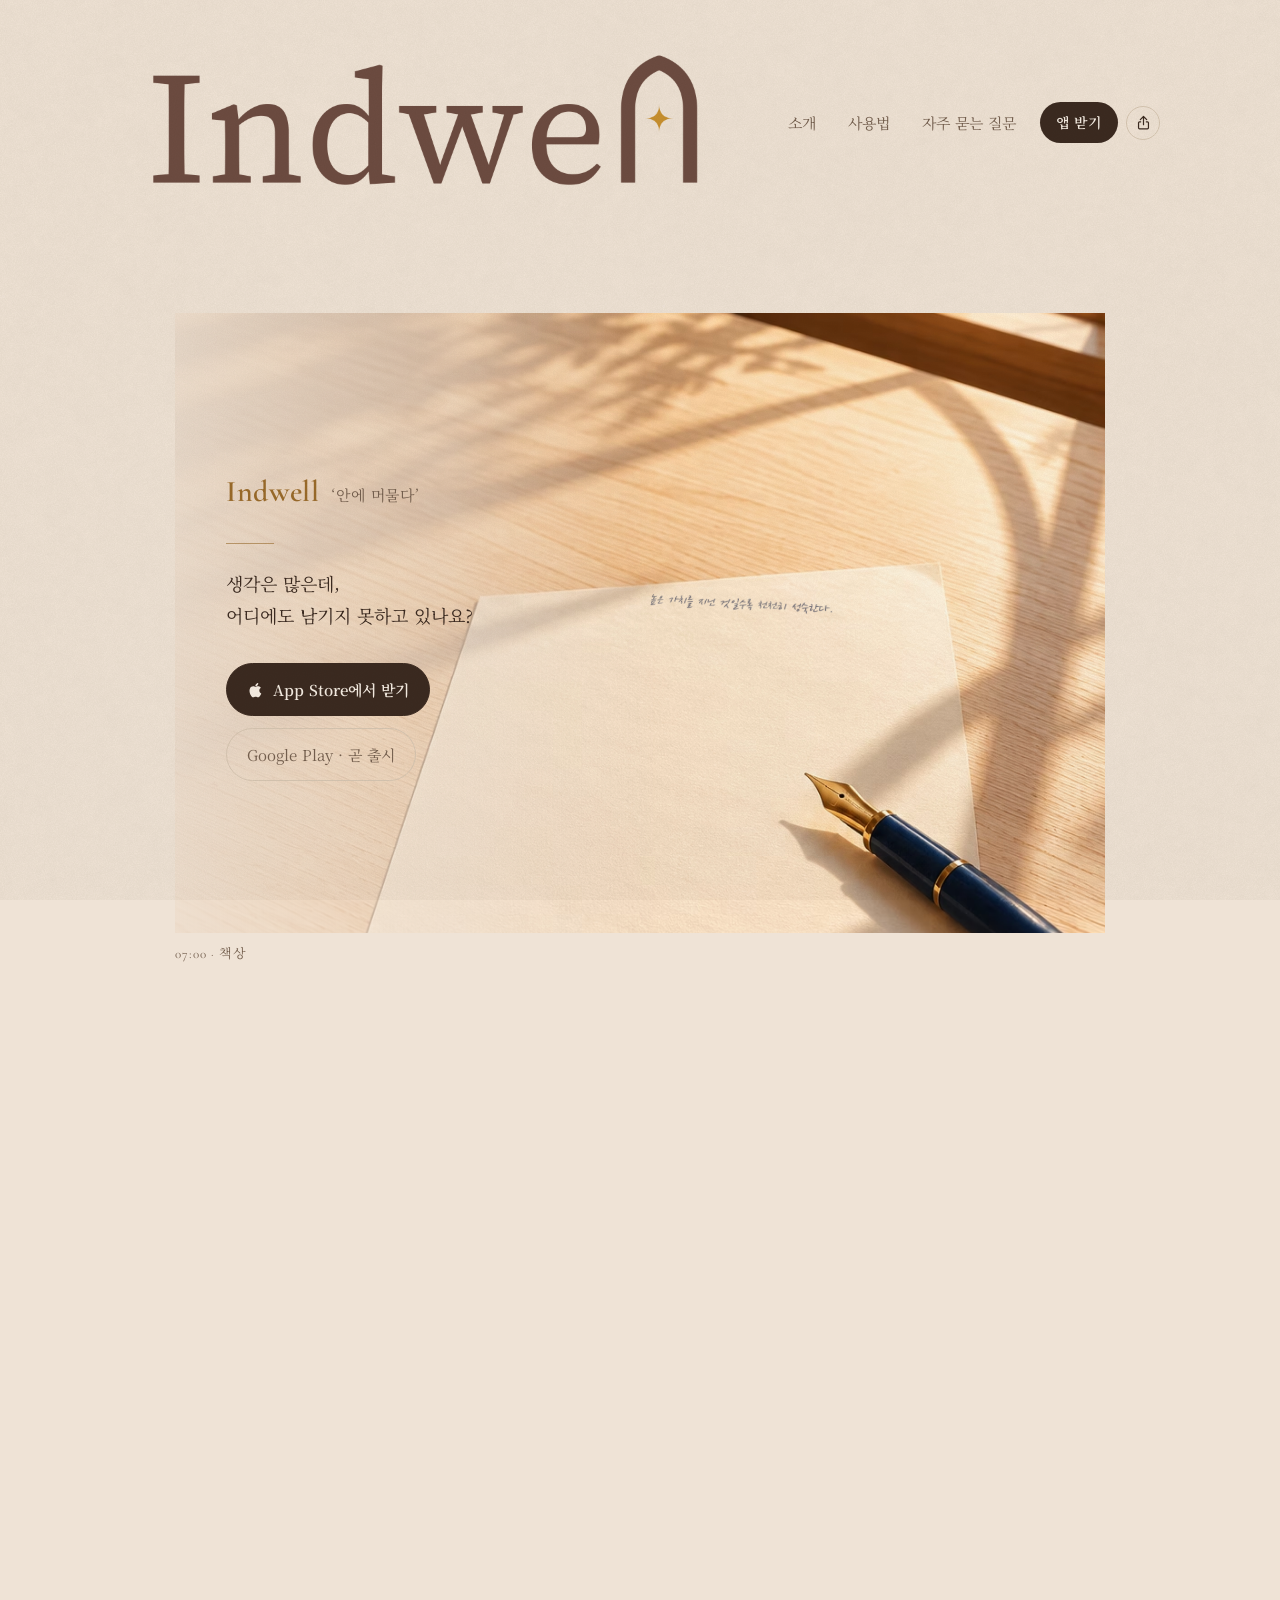
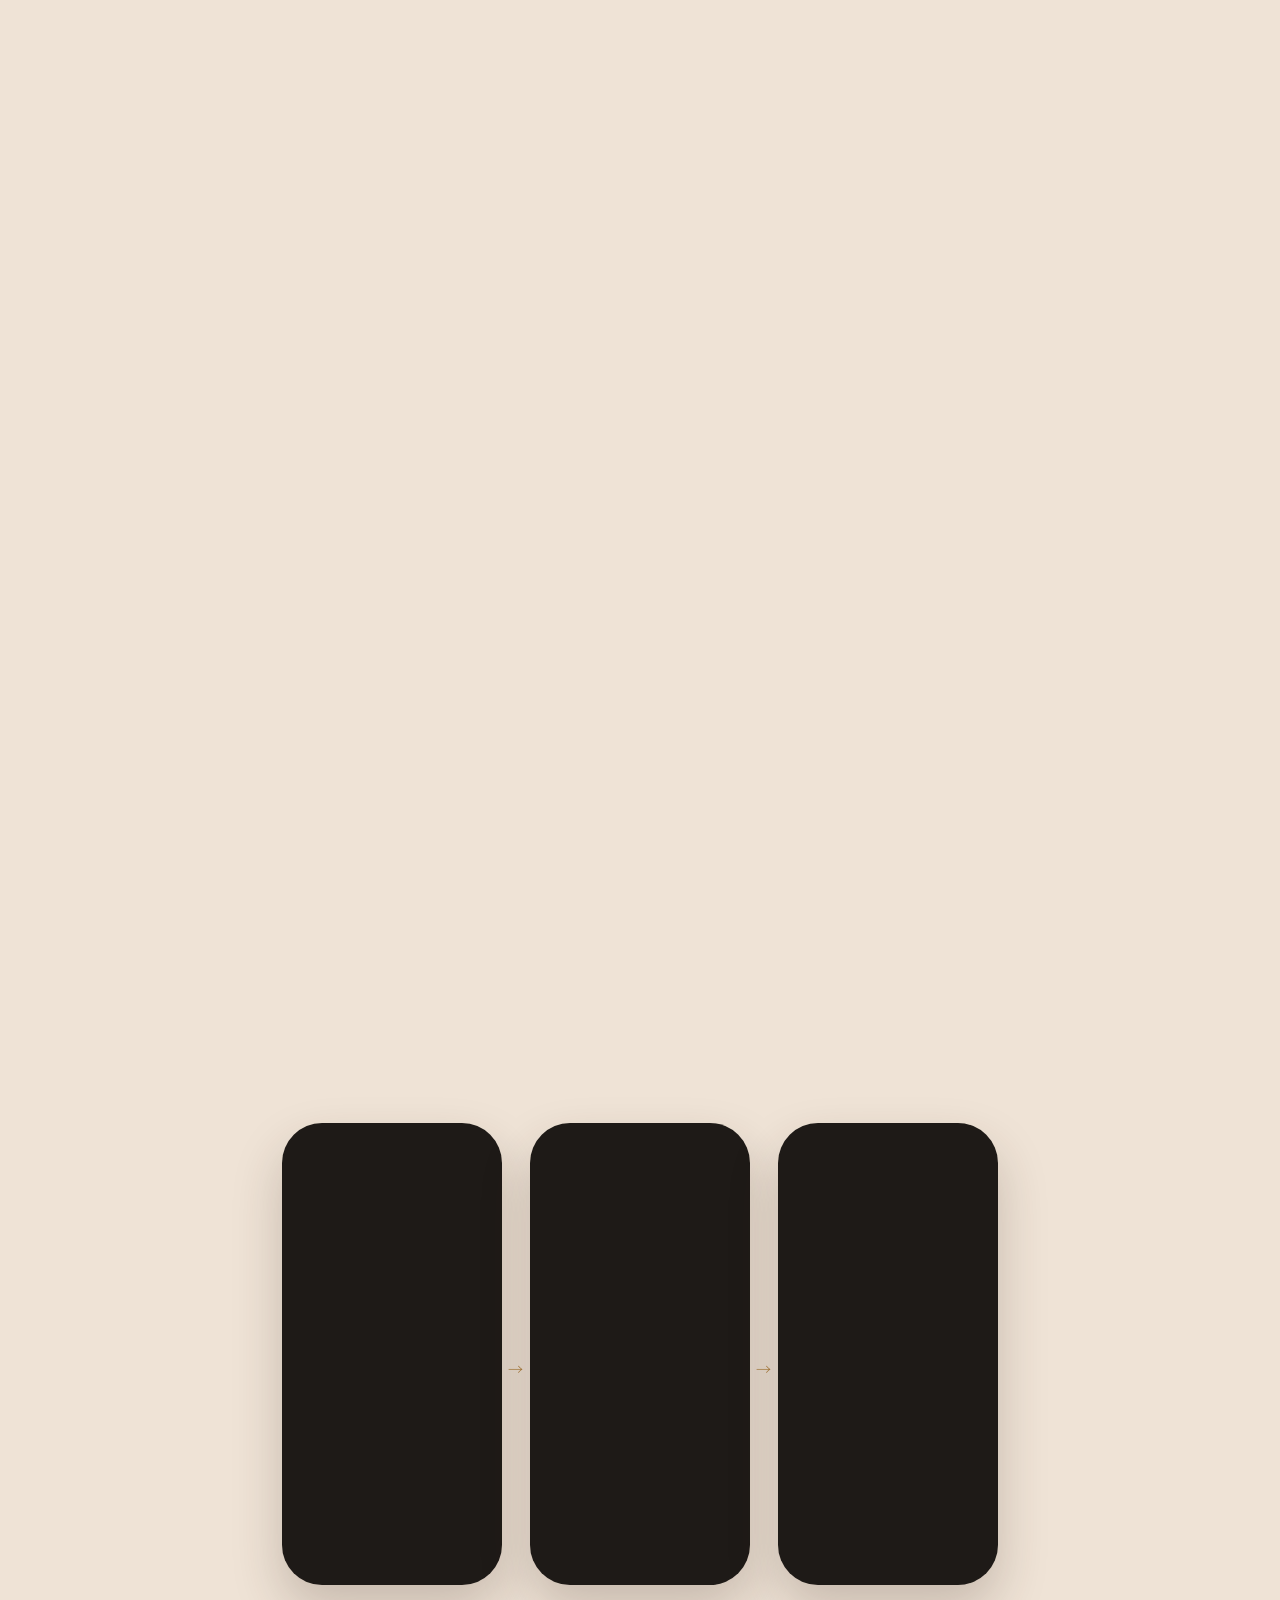
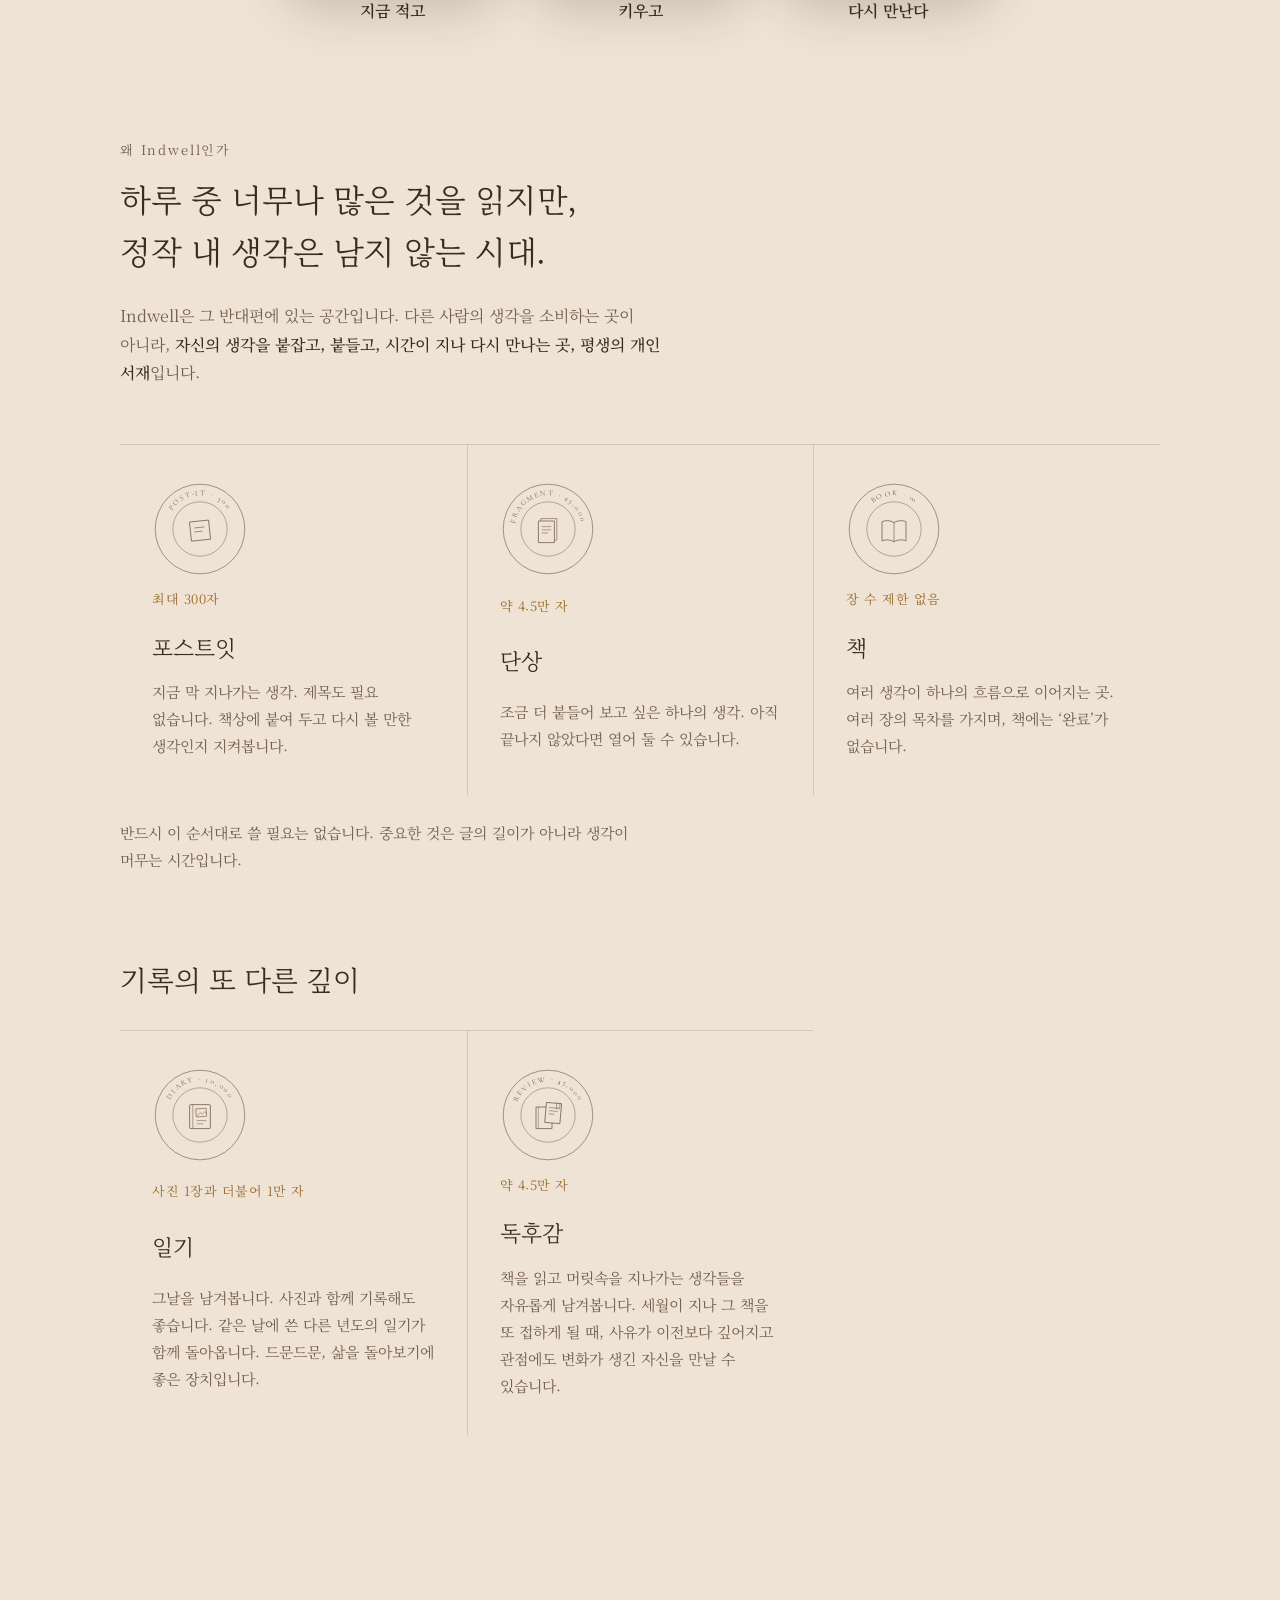
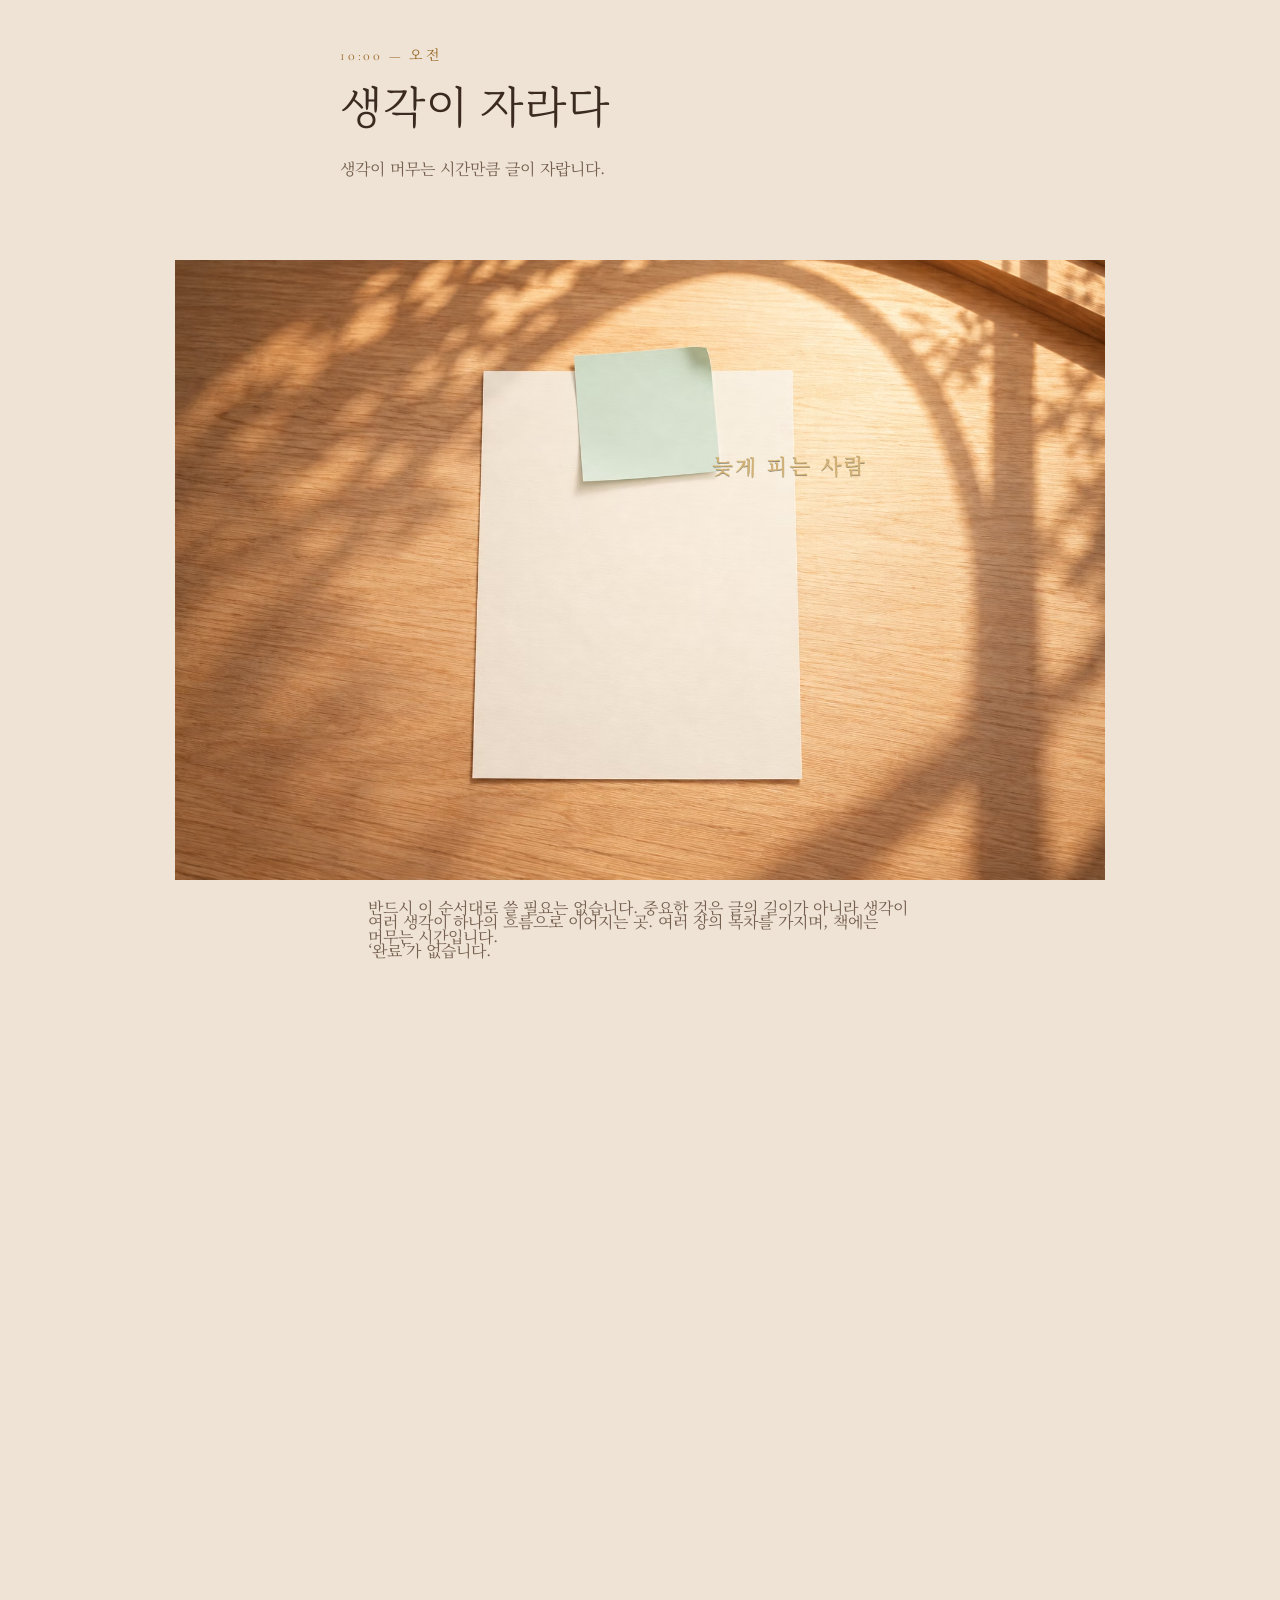
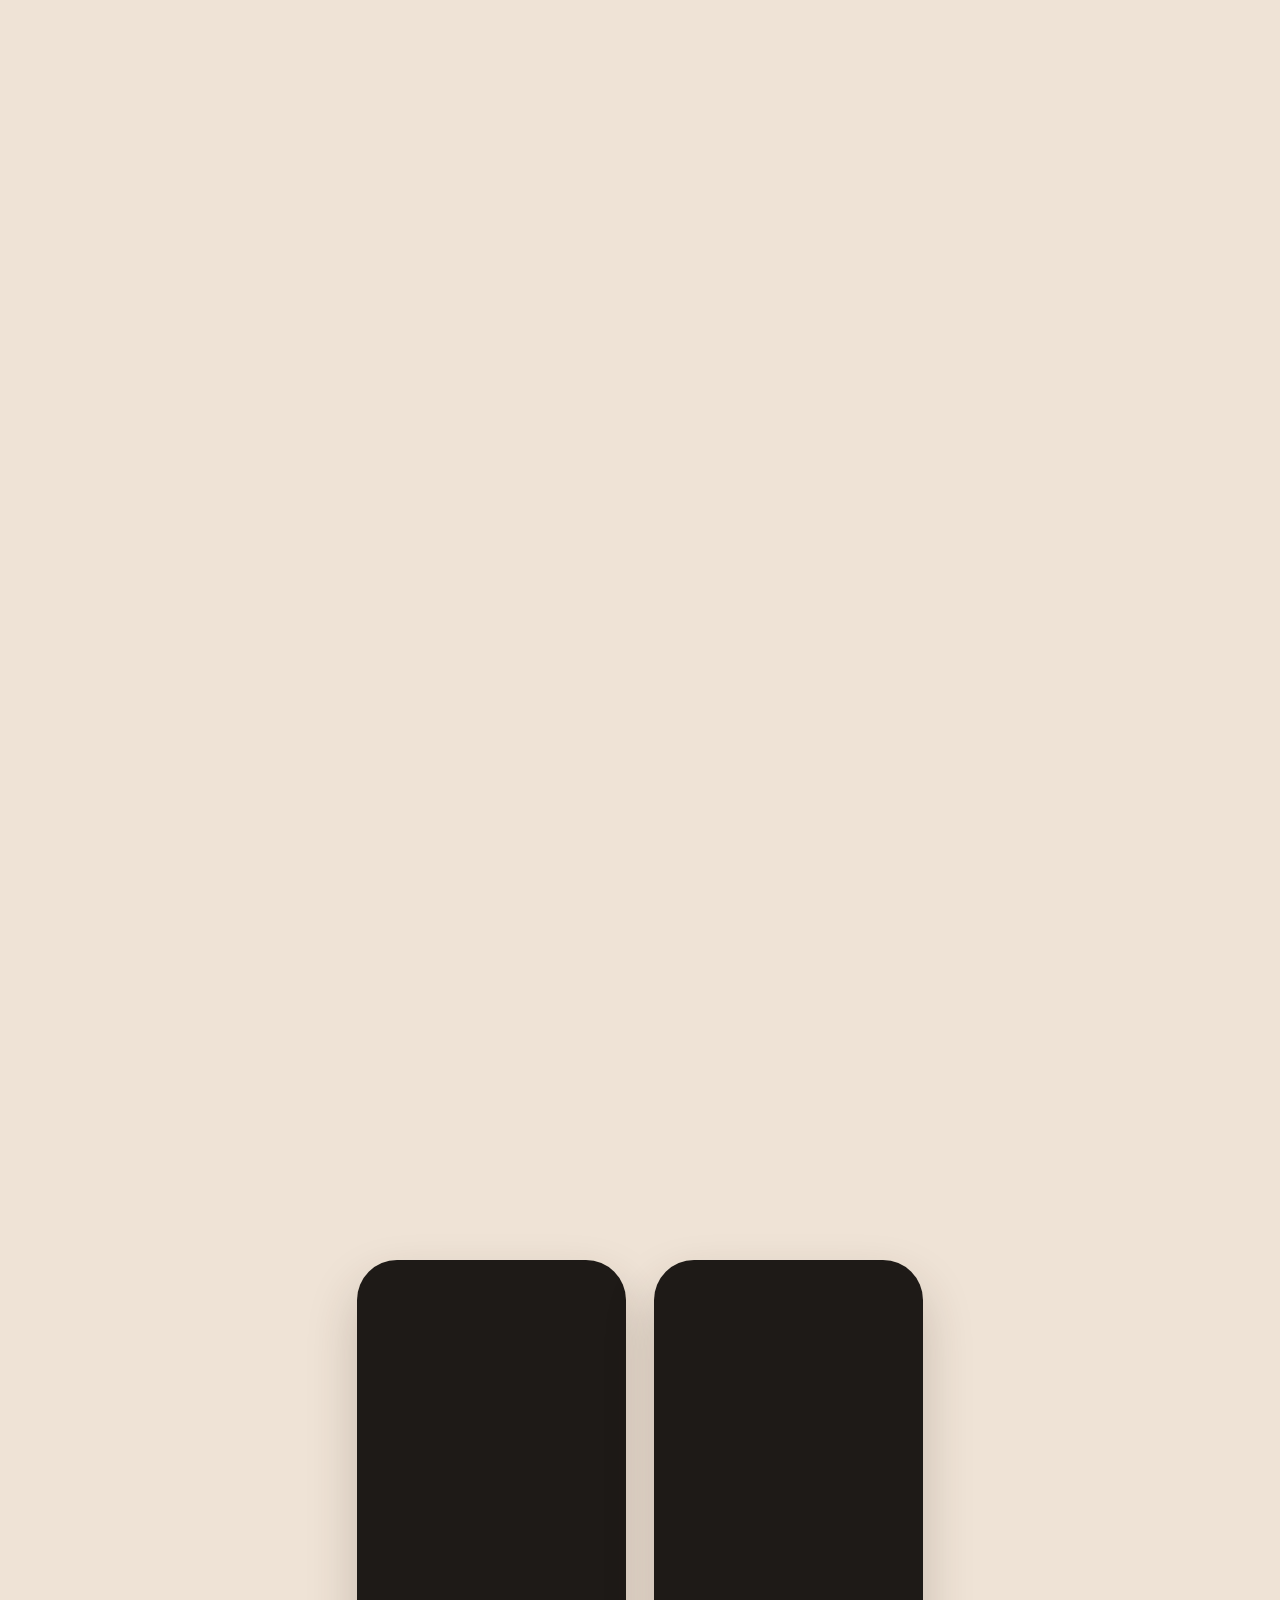
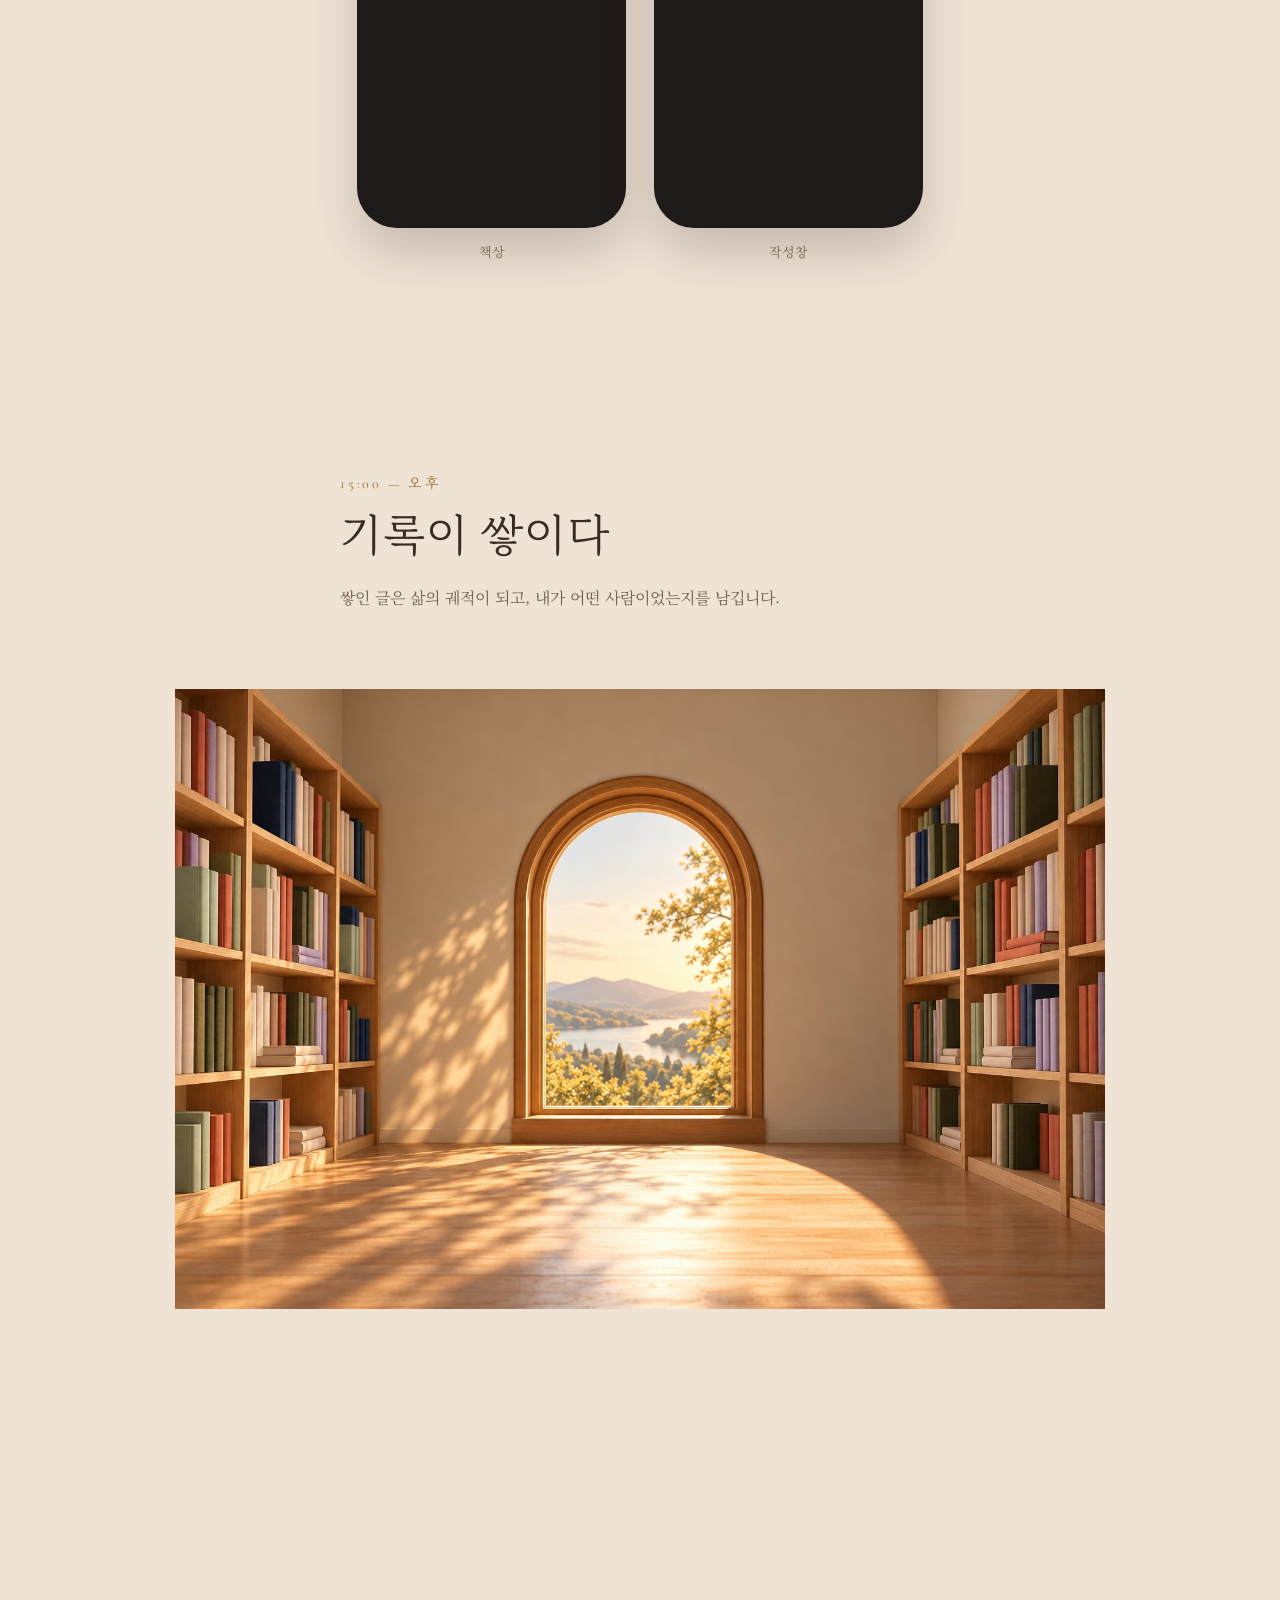
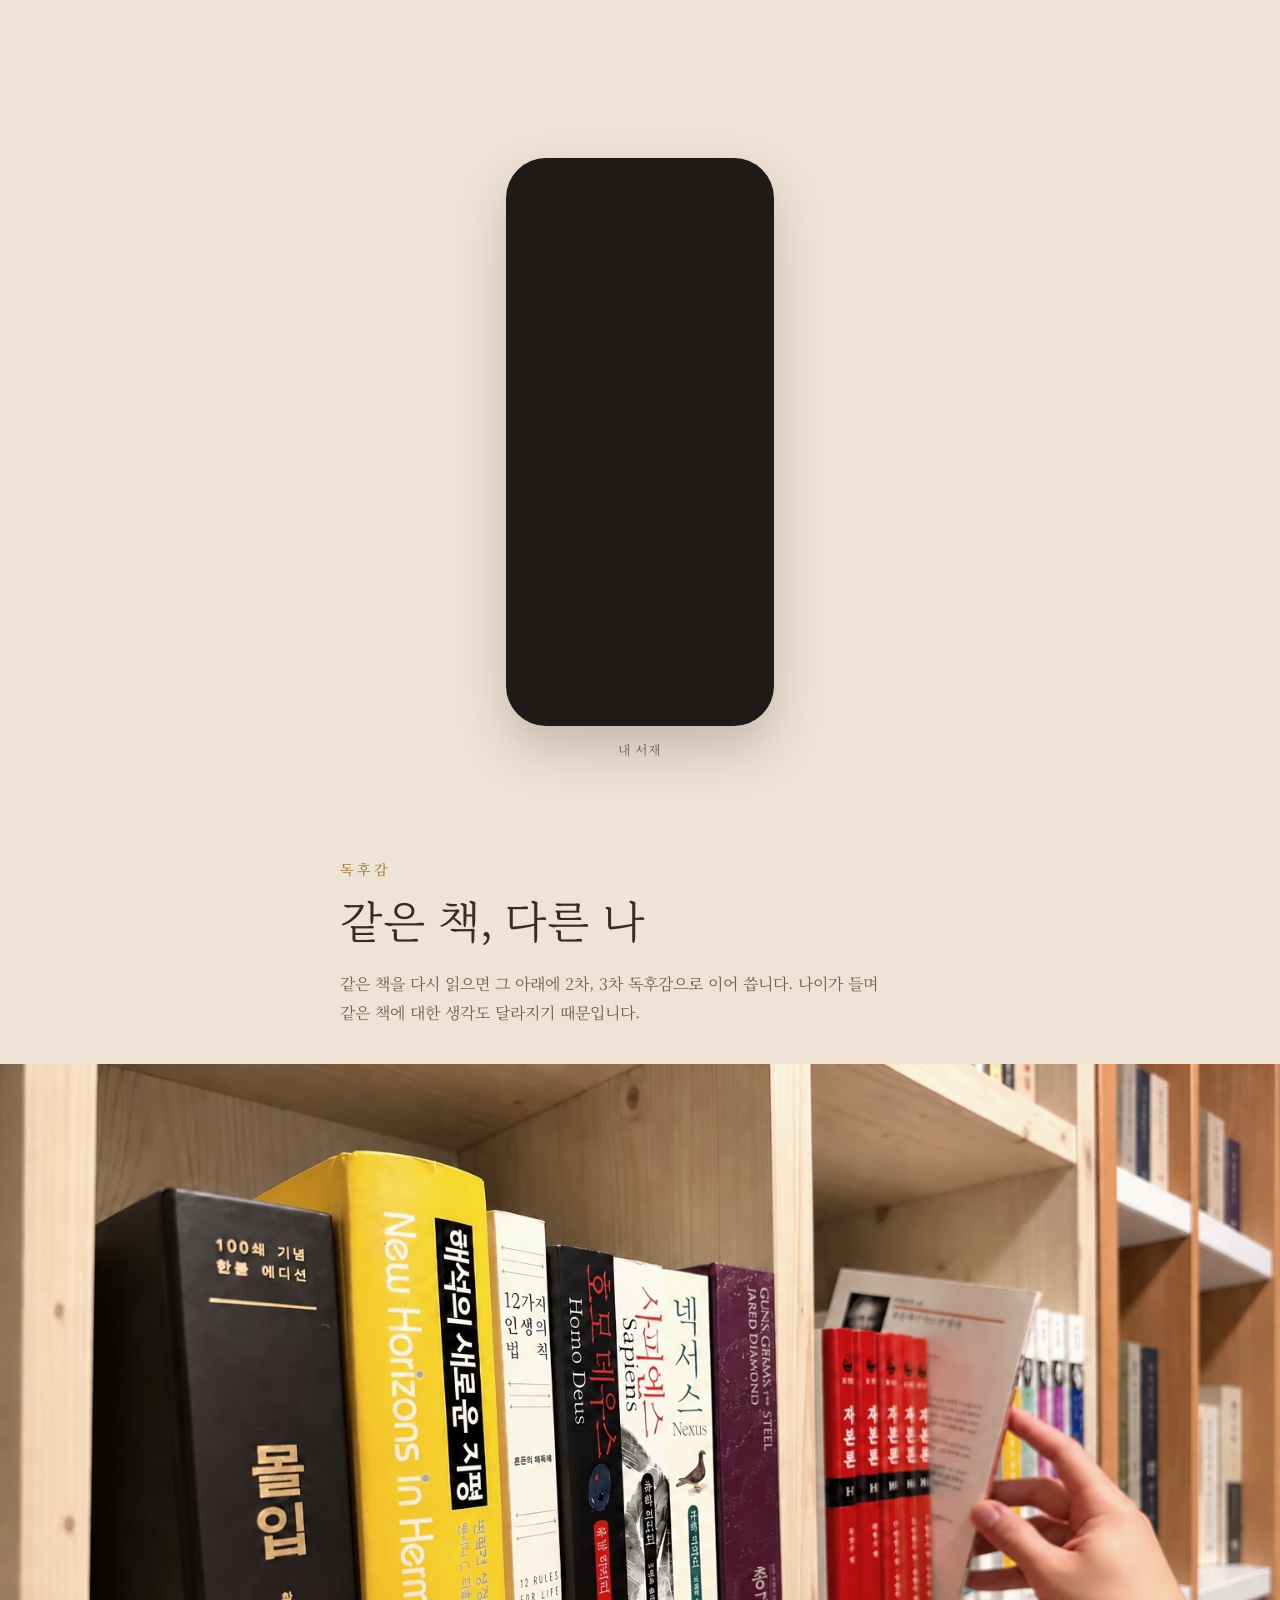
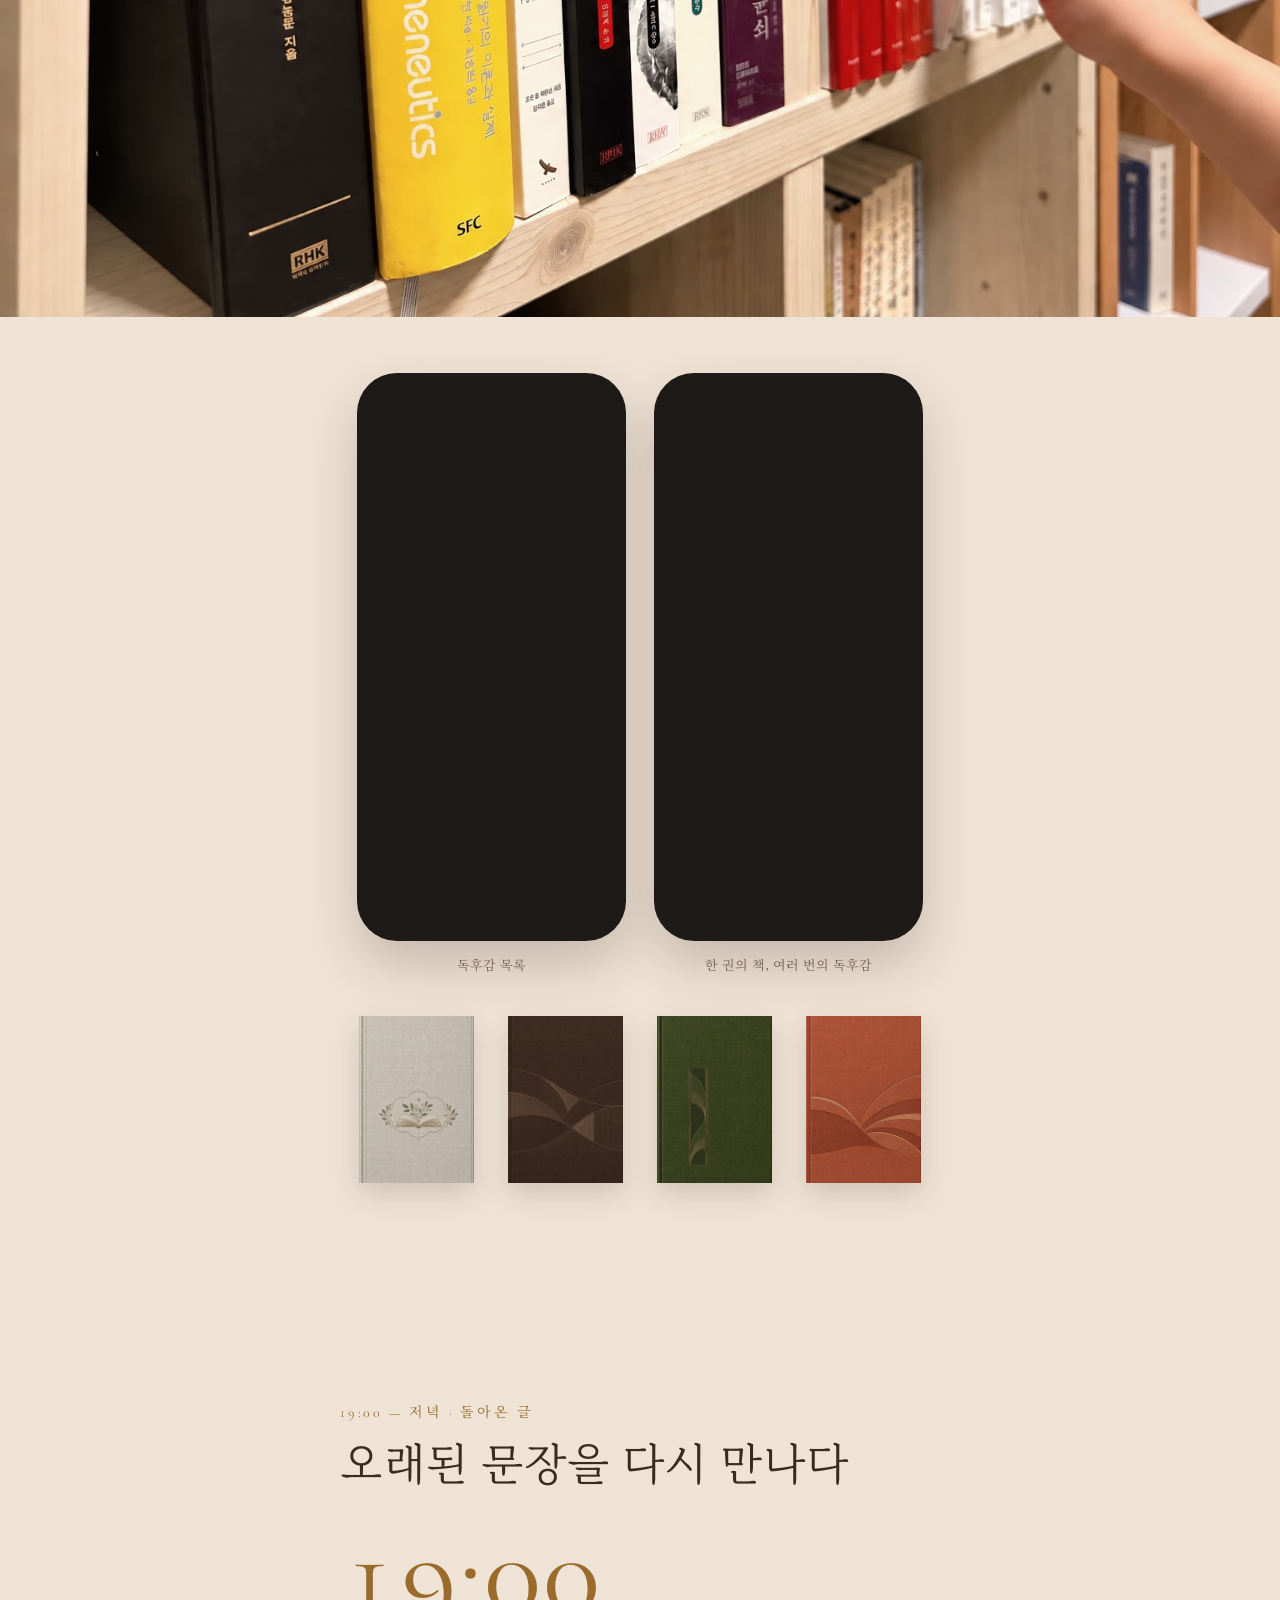
==== commit 60a59b9c: "맨 위 메뉴 '앱 받기' 오른쪽에 링크 공유 아이콘 — 휴대폰은 공유 창, 공유 창 없는 브라우저는 주소 복사 후 '링크를 복사했어요', 따라오는 띠에도 같이 Co-Authored" ====
--- a/index.html
+++ b/index.html
@@ -3,7 +3,7 @@
 <head>
 <meta charset="utf-8">
 <meta name="viewport" content="width=device-width, initial-scale=1, viewport-fit=cover">
-<title>Indwell — 당신의 세계를 쓰고, 그 안에 머무는 곳</title>
+<title>Indwell — 나의 세계를 쓰고, 그 안에 머무는 곳</title>
 <!-- ★ 이 파일의 문구를 고치면 'python3 tools/build-fonts.py'를 다시 실행할 것(제목 서체에 새 글자를 넣기 위해).
      그림을 바꾸면 'swift tools/build-images.swift'. site.css·site.js를 고치면 아래 ?v= 날짜도 바꿀 것. -->
 <!-- 탭 아이콘: 로고 오른쪽의 아치+별 -->
@@ -14,7 +14,7 @@
 <meta name="description" content="당신의 생각이 길이 되고, 걸어온 만큼 한 권의 세상이 쌓여 갑니다. 계정도 서버도 없는, 생각이 머무는 글쓰기 공간.">
 <meta property="og:type" content="website">
 <meta property="og:site_name" content="Indwell">
-<meta property="og:title" content="Indwell — 당신의 세계를 쓰고, 그 안에 머무는 곳">
+<meta property="og:title" content="Indwell — 나의 세계를 쓰고, 그 안에 머무는 곳">
 <meta property="og:description" content="당신의 생각이 길이 되고, 걸어온 만큼 한 권의 세상이 쌓여 갑니다.">
 <meta property="og:image" content="https://indwell.kr/img/og-v2.jpg">
 <meta property="og:image:width" content="1200">
@@ -25,8 +25,8 @@
 <link rel="preconnect" href="https://fonts.gstatic.com" crossorigin>
 <link rel="stylesheet" href="https://fonts.googleapis.com/css2?family=Cormorant+Garamond:wght@500;600&family=Nanum+Pen+Script&family=Noto+Serif+KR:wght@400;500;600&display=swap">
 <link rel="preload" href="fonts/indwell-title-regular.woff2" as="font" type="font/woff2" crossorigin>
-<link rel="stylesheet" href="site.css?v=20261024i">
-<script src="site.js?v=20261024i" defer></script>
+<link rel="stylesheet" href="site.css?v=20261116a">
+<script src="site.js?v=20261116a" defer></script>
 <!-- 움직임을 쓸지 정하는 단 한 곳: 기기의 '움직임 줄이기'가 꺼져 있을 때만 .motion을 붙인다.
      그림이 그려지기 전에 정해야 멈춘 화면이 잠깐 보였다 바뀌는 깜빡임이 없다. 나머지 판단은 모두 이 표시를 따른다 -->
 <script>if (!matchMedia('(prefers-reduced-motion: reduce)').matches) document.documentElement.classList.add('motion');</script>
@@ -43,7 +43,11 @@
       <a href="#guide" class="open-guide">사용법</a>
       <a href="#faq">자주 묻는 질문</a>
     </div>
-    <a class="get" href="#download">앱 받기</a>
+    <div class="actions">
+      <a class="get" href="#download">앱 받기</a>
+      <!-- 링크 공유: 휴대폰은 공유 창, 공유 창이 없는 브라우저는 주소 복사(site.js '링크 공유') -->
+      <button class="share" type="button" aria-label="링크 공유" title="링크 공유"><svg viewBox="0 0 24 24" aria-hidden="true"><path d="M12 15V3.5M7.5 8 12 3.5 16.5 8M8 11H6.5A1.5 1.5 0 0 0 5 12.5v7A1.5 1.5 0 0 0 6.5 21h11a1.5 1.5 0 0 0 1.5-1.5v-7a1.5 1.5 0 0 0-1.5-1.5H16"/></svg></button>
+    </div>
     </div>
   </div>
 </nav>
@@ -120,7 +124,7 @@
   <!-- ── 세 걸음: 처음 보는 사람이 앱의 흐름(지금 적고 → 키우고 → 다시 만난다)을 실제 화면으로 먼저 보게 ── -->
   <section class="steps">
     <div class="wrap phones" data-enter>
-      <figure class="phone"><div class="bezel"><picture><source type="image/avif" srcset="img/app/desk.avif?v=2"><img src="img/app/desk.jpg?v=2" alt="Indwell 책상 화면: 포스트잇이 쌓인 책상" loading="lazy" decoding="async"></picture></div><figcaption>지금 적고</figcaption></figure>
+      <figure class="phone"><div class="bezel"><picture><source type="image/avif" srcset="img/app/desk.avif?v=3"><img src="img/app/desk.jpg?v=3" alt="Indwell 책상 화면: 포스트잇이 쌓인 책상" loading="lazy" decoding="async"></picture></div><figcaption>지금 적고</figcaption></figure>
       <figure class="phone"><div class="bezel"><picture><source type="image/avif" srcset="img/app/writing.avif?v=2"><img src="img/app/writing.jpg?v=2" alt="Indwell 작성창 화면" loading="lazy" decoding="async"></picture></div><figcaption>키우고</figcaption></figure>
       <figure class="phone"><div class="bezel"><picture><source type="image/avif" srcset="img/app/returned-popup.avif?v=2"><img src="img/app/returned-popup.jpg?v=2" alt="Indwell 돌아온 글 화면" loading="lazy" decoding="async"></picture></div><figcaption>다시 만난다</figcaption></figure>
     </div>
@@ -249,7 +253,7 @@
     </figure>
     </div></div>
     <div class="wrap phones" data-enter>
-      <figure class="phone"><div class="bezel"><picture><source type="image/avif" srcset="img/app/desk.avif?v=2"><img src="img/app/desk.jpg?v=2" alt="Indwell 책상 화면: 포스트잇이 쌓인 책상" loading="lazy" decoding="async"></picture></div><figcaption>책상</figcaption></figure>
+      <figure class="phone"><div class="bezel"><picture><source type="image/avif" srcset="img/app/desk.avif?v=3"><img src="img/app/desk.jpg?v=3" alt="Indwell 책상 화면: 포스트잇이 쌓인 책상" loading="lazy" decoding="async"></picture></div><figcaption>책상</figcaption></figure>
       <figure class="phone"><div class="bezel"><picture><source type="image/avif" srcset="img/app/writing.avif?v=2"><img src="img/app/writing.jpg?v=2" alt="Indwell 작성창 화면: 책 '15초보다 긴 것을 견디는 법' 2장" loading="lazy" decoding="async"></picture></div><figcaption>작성창</figcaption></figure>
     </div>
   </section>
@@ -414,7 +418,7 @@
     </figure>
     </div></div>
     <div class="wrap phones" data-enter>
-      <figure class="phone"><div class="bezel"><picture><source type="image/avif" srcset="img/app/journal-home.avif?v=2"><img src="img/app/journal-home.jpg?v=2" alt="Indwell 일기장 화면: 돌아온 일기 '1년 전 오늘'과 달력" loading="lazy" decoding="async"></picture></div><figcaption>일기장 · 1년 전 오늘</figcaption></figure>
+      <figure class="phone"><div class="bezel"><picture><source type="image/avif" srcset="img/app/journal-home.avif?v=3"><img src="img/app/journal-home.jpg?v=3" alt="Indwell 일기장 화면: 돌아온 일기 '1년 전 오늘'과 달력" loading="lazy" decoding="async"></picture></div><figcaption>일기장 · 1년 전 오늘</figcaption></figure>
       <figure class="phone"><div class="bezel"><picture><source type="image/avif" srcset="img/app/journal-entry.avif?v=2"><img src="img/app/journal-entry.jpg?v=2" alt="Indwell 일기 쓰기 화면: 사진을 붙인 일기 '빈 속의 예가체프'" loading="lazy" decoding="async"></picture></div><figcaption>오늘의 일기</figcaption></figure>
     </div>
     <div class="wrap covers" data-enter aria-label="일기장 표지">
@@ -486,7 +490,7 @@
     <div class="wrap split">
       <div>
         <p class="eyebrow">개인정보</p>
-        <h2>당신의 글은<br>당신에게만 있습니다</h2>
+        <h2>쓴 글은<br>개인적으로만 관리됩니다</h2>
       </div>
       <ul class="privacy-list">
         <li><b>계정도, 서버도 없습니다</b><span>글·포스트잇·설정은 모두 휴대폰 안에 저장되며 개발자도 볼 수 없습니다.</span><span>온전히 자신 안에서 깊어지는 공간으로 사용할 수 있습니다.</span></li>
@@ -503,7 +507,7 @@
         <h2>궁금한 점</h2>
       </div>
       <div class="faq">
-        <details><summary>휴대폰을 바꾸면 글은 어떻게 옮기나요?</summary><p>환경설정의 백업에서 백업 파일을 내보낸 뒤, 새 휴대폰의 Indwell에서 그 파일을 가져오면 됩니다.</p></details>
+        <details><summary>휴대폰을 바꾸면 글은 어떻게 옮기나요?</summary><p>내 서재의 서재 정리 → 백업에서 백업 파일을 내보낸 뒤, 새 휴대폰의 Indwell에서 그 파일을 가져오면 됩니다.</p></details>
         <details><summary>앱을 지우면 글도 사라지나요?</summary><p>네. 글은 휴대폰 안에만 저장되기 때문에 앱을 지우면 함께 사라집니다. 지우기 전에 꼭 백업 파일을 내보내 개인 드라이브나 클라우드에 보관해 주세요.</p></details>
         <details><summary>개발자가 제 글을 볼 수 있나요?</summary><p>볼 수 없습니다. 계정도 서버도 없어서 글이 휴대폰 밖으로 나가지 않습니다.</p><p>로그인 기능을 별도로 넣지 않았기에 개인정보나 비밀한 내용 등이 외부로 유출될 일이 없습니다. 자유롭게 이용하실 개인 공간으로 여기시면 되겠습니다.</p></details>
         <details><summary>작성창과 읽기 전용이 왜 따로 있나요?</summary><p>작성창은 사용자가 글을 쓰는 것에 집중할 수 있게 고안된 곳이며, ‘읽기 전용’은 읽는 것에 집중할 수 있도록 고안된 기능입니다. 이 둘을 서로 직접적으로 오가지는 않지만 나중에 수정에 필요한 부분을 놓치지 않기 위해 읽기 전용 기능에도 단어별 마킹 기능을 구현해 놓았습니다.</p></details>
@@ -517,7 +521,7 @@
   <div class="g-bar"><span>인드웰 사용 설명서</span><button type="button" class="g-close" aria-label="닫기">✕</button></div>
   <article class="g-body">
 <!-- GUIDE:START -->
-<header class="g-head"><img src="img/logo.png" alt="Indwell"><p class="g-sub">생각이 지나가는 자리, 세계가 확장되는 공간</p><p class="g-cap">사용 설명서 · Version 1.0</p></header>
+<header class="g-head"><img src="img/logo.png" alt="Indwell"><p class="g-sub">생각이 지나가는 자리, 세계가 확장되는 공간</p><p class="g-cap">사용 설명서 · Version 1.1.0</p></header>
 <p class="g-p">우리는 하루에도 수없이 많은 문장을 만납니다. 보라고, 사라고, 비교하라고, 뒤처지지 말라고 말하는 문장들입니다. 그런 문장을 오래 따라가다 보면 어느 순간 내가 무엇을 생각하고 있었는지보다, 무엇을 생각하도록 요구받고 있었는지가 더 선명해집니다.</p>
 <p class="g-p">Indwell은 외부의 영향을 받지 않는 개인 공간을 위해 만들어졌습니다. 이곳에서는 자신의 사유 발전이 고스란히 담기게 되죠. 그리고 그것을 스스로 확인할 수 있도록 돕습니다.</p>
 <p class="g-em">Indwell은 ‘안에 머물다’라는 뜻입니다.</p>
@@ -534,6 +538,7 @@
 <p class="g-em">포스트잇 → 단상 → 책</p>
 <p class="g-p">하지만 반드시 이 순서대로 써야 하는 것은 아닙니다. 처음부터 단상을 쓰거나 책을 시작해도 됩니다. 중요한 것은 글의 <strong>길이보다 생각의 상태</strong>입니다.</p>
 <p class="g-p">포스트잇은 지나가는 생각, 단상은 붙드는 생각, 책은 여러 생각이 만들어내는 하나의 큰 흐름입니다. 실제 앱 역시 이 세 형태를 서로 다른 그릇으로 구분하고 있습니다.</p>
+<p class="g-p">이와 별도로, 원할 때 켤 수 있는 <strong>일기장</strong>과 <strong>독후감 노트</strong>가 있습니다. 9장과 10장에서 설명합니다.</p>
 <h3 class="g-h">2. 책상 — 생각이 지나가는 자리</h3>
 <p class="g-p">책상은 정리된 기록 보관소가 아닙니다. 머릿속을 스쳐 가는 생각을 부담 없이 내려놓는 곳입니다.</p>
 <p class="g-p">화면 아래의 ‘＋’ 버튼을 누르면 새 포스트잇이 열립니다. 기존의 메모 앱과 동일하게, 글을 쓰는 순간 자동으로 저장되기 때문에 별도의 저장 버튼은 없습니다. 빈 상태로 나가면 포스트잇도 만들어지지 않습니다.</p>
@@ -547,7 +552,7 @@
 <p class="g-p"><strong>예</strong> — 포스트잇은 휴지통으로 보내고 내용을 서재로 가져갑니다.<br><strong>아니요</strong> — 포스트잇도 남겨두고 내용을 서재로 가져갑니다.<br><strong>나중에 이어쓰기</strong> — 아무것도 옮기지 않습니다.</p>
 <p class="g-p">어떤 생각이 ‘지나가는 자리’에서 ‘남는 자리’로 이동할 때, 그 흔적까지 남겨둘지는 사용자가 결정합니다.</p>
 <h3 class="g-h">3. 내 서재 — 생각이 남는 자리</h3>
-<p class="g-p">내 서재에는 두 개의 선반이 있습니다. 위쪽 <strong>생각더미</strong>에는 단상이 놓이고, 아래쪽 <strong>책장</strong>에는 책이 놓입니다.</p>
+<p class="g-p">내 서재에는 두 개의 선반이 있습니다. 위쪽 <strong>생각더미</strong>에는 단상이 놓이고, 아래쪽 <strong>책장</strong>에는 책이 놓입니다. 일기와 독후감을 켜면 일기장은 생각더미 맨 왼쪽에, 독후감 노트는 책장 맨 왼쪽에 놓입니다.</p>
 <p class="g-p">서재에서 ‘＋’ 버튼을 누르면 세 가지 선택지가 나타납니다.</p>
 <h4 class="g-s">새로운 단상</h4>
 <p class="g-p">새로운 생각 한 편을 씁니다.</p>
@@ -574,12 +579,12 @@
 <p class="g-p">사람은 글을 쓰지만, 대부분의 글을 다시 읽지 않습니다. Indwell은 오래전에 쓴 글을 가끔 다시 꺼내 놓습니다.</p>
 <p class="g-p">매일 저녁 7시, 회귀의 로직을 따라 <strong>단상 하나와 책 하나</strong>가 선정됩니다.</p>
 <p class="g-p">기본 주기는 마지막 수정일로부터 <strong>30일</strong>입니다. 사용자가 그 글에 오랫동안 손을 대지 않았다고 판단하기 시작하는 지점입니다. 돌아온 글로도 더 이상 볼 필요가 없다고 판단하신다면 ‘보관함’에 담아 두시면 됩니다.</p>
-<p class="g-p">주기 옵션은 <strong>30일 / 60일 / 90일 / 120일</strong> 중에서 선택할 수 있습니다. 주기·알림·서재에서 보이는 자리는 <strong>환경설정 › 열람 설정 › ‘돌아온 글’ 관리</strong>에서 바꿀 수 있습니다.</p>
-<p class="g-p">돌아온 글은 매일 저녁 7시에 새로 찾아옵니다. 그날 돌아온 글은 서재 가장 앞에 나타나고 <strong>‘돌아온 글’</strong>이라는 표시가 붙으며, 서재 위쪽의 책·시계 아이콘으로 언제든 다시 열어 볼 수 있습니다. 하루가 지난 글은 같은 창의 <strong>‘서재로 돌아갈 글’</strong>에 하루 더 머문 뒤 서재 속으로 들어갑니다. 이미 완료했거나 닫힌 단상이라도 이 이틀 동안은 다시 수정할 수 있습니다.</p>
+<p class="g-p">주기 옵션은 <strong>30일 / 60일 / 90일 / 120일</strong> 중에서 선택할 수 있습니다. 주기와 서재에서 보이는 자리는 <strong>환경설정 › 열람 설정 › ‘돌아온 글’ 관리</strong>에서, 알림은 <strong>환경설정 › 알림 › ‘돌아온 글’ 알림</strong>에서 바꿀 수 있습니다.</p>
+<p class="g-p">돌아온 글은 매일 저녁 7시에 새로 찾아옵니다. 그날 돌아온 글은 서재 가장 앞(일기·독후감을 켰다면 그 바로 옆)에 나타나고 <strong>‘돌아온 글’</strong>이라는 표시가 붙으며, 서재 위쪽의 책·시계 아이콘으로 언제든 다시 열어 볼 수 있습니다. 하루가 지난 글은 같은 창의 <strong>‘서재로 돌아갈 글’</strong>에 하루 더 머문 뒤 서재 속으로 들어갑니다. 이미 완료했거나 닫힌 단상이라도 이 이틀 동안은 다시 수정할 수 있습니다.</p>
 <p class="g-p">따라서 Indwell에서</p>
 <p class="g-em">흘려보내는 것과 다시 만나는 것은 서로 반대되는 기능이 아닙니다.</p>
 <p class="g-p">붙들지 않은 것은 놓아주되, 시간이 지난 뒤 새로운 내가 오래전의 나를 다시 만날 기회를 남겨두는 것입니다.</p>
-<p class="g-p">알림은 기본적으로 꺼져 있으며, 켜면 기본 시각은 오후 7시입니다. 알림에는 사용자가 쓴 제목이나 본문이 노출되지 않습니다.</p>
+<p class="g-p">알림은 기본적으로 꺼져 있으며, 켜면 기본 시각은 오후 7시입니다. 돌아온 글이 있는 날에만 울립니다. 알림에는 사용자가 쓴 제목이나 본문이 노출되지 않습니다.</p>
 <h3 class="g-h">7. 책 — 끝나지 않는 글</h3>
 <p class="g-p">책에는 ‘작성 완료’가 없습니다. 책은 여러 생각이 계속 이어지는 구조이기 때문입니다.</p>
 <p class="g-p">새 책을 만들면 첫 번째 글이 첫 장이 되고, 이후 원하는 만큼 새로운 장을 추가할 수 있습니다. 장(목차)의 순서는 자유롭게 바꿀 수 있습니다.</p>
@@ -598,40 +603,69 @@
 <p class="g-p">Indwell에는 별도의 <strong>읽기 전용 모드</strong>가 있습니다. 글을 고치기 위한 화면이 아니라, 자신이 쓴 글을 한 걸음 떨어져 다시 읽기 위한 화면입니다. 책처럼 좌우로 넘기며 읽을 수 있고, 책갈피를 꽂아 두면 목차에서 그 쪽으로 바로 갈 수 있습니다.</p>
 <p class="g-p">읽다가 다시 생각해 볼 낱말이 있다면 그 낱말을 길게 눌러 <strong>북마크</strong>를 남길 수 있습니다. 북마크되어 있는 단어는 작성창에도 그대로 뜨기 때문에 스스로의 인사이트를 붙잡기에 용이합니다.</p>
 <p class="g-p">Indwell은 일부러 <strong>읽는 행위와 고치는 행위를 분리</strong>했습니다. 글을 다시 읽는 모든 순간이 반드시 수정으로 이어질 필요는 없기 때문입니다.</p>
-<h3 class="g-h">9. 보관함, 모아보기, 검색</h3>
+<h3 class="g-h">9. 일기 — 하루를 남기는 한 권</h3>
+<p class="g-p">일기장은 단 한 권입니다. 오늘부터 쌓이는 하루하루가 이 한 권에 담깁니다. 서재 위쪽의 ☰ → <strong>일기 및 독후감 활성</strong>에서 켜면 서재에 놓입니다.</p>
+<p class="g-p">일기장을 열면 달력과 그달의 일기가 보입니다. <strong>‘오늘을 쓰기’</strong>를 누르면 오늘의 일기로 갑니다. 일기는 하루에 한 편이고, 제목은 쓰지 않아도 됩니다. 비워 두면 날짜가 제목 자리에 놓입니다. 포스트잇처럼 글을 쓰는 순간 저장되며, 한 편에 1만 자까지 쓸 수 있습니다.</p>
+<h4 class="g-s">3일 동안 열려 있습니다</h4>
+<p class="g-p">일기는 그날을 포함해 <strong>3일(오늘·어제·그제)</strong> 동안 쓰고 고칠 수 있습니다. 3일이 지나면 일기는 닫히고 원문은 더 고칠 수 없습니다. 3일이 지난 날짜에는 새로 쓸 수 없습니다.</p>
+<h4 class="g-s">사진 한 장</h4>
+<p class="g-p">일기에는 사진을 <strong>한 장</strong> 붙일 수 있습니다. 본문을 쓰는 동안 자판 바로 위 도구줄의 사진 아이콘을 누르면 되고, 글을 쓰기 전이라도 사진부터 붙일 수 있습니다. 이미 붙인 사진도 같은 아이콘으로 바꾸거나 뺄 수 있으며, 붙이기·바꾸기·빼기는 3일 안에만 할 수 있습니다. 붙인 사진은 앱 안에 사본으로 보관되고, 사진첩의 원본은 그대로입니다. 사진을 누르면 크게 볼 수 있고, 달력의 그날 칸에도 은은하게 비칩니다.</p>
+<h4 class="g-s">덧쓰기</h4>
+<p class="g-p">닫힌 일기 아래에는 <strong>덧쓰기</strong>로 이어 적을 수 있습니다. 원문은 그대로 두고, 시간이 지나 그날을 다시 바라본 생각을 덧붙이는 방식입니다.</p>
+<p class="g-p">덧쓰기는 <strong>5번</strong>까지 할 수 있고, 횟수는 날짜로 셉니다. 같은 날에는 몇 번을 쓰고 고쳐도 한 번입니다. 덧쓰기를 지워도 횟수는 돌아오지 않습니다. 덧쓰기에는 사진을 붙일 수 없습니다.</p>
+<h4 class="g-s">돌아온 일기</h4>
+<p class="g-p">오늘과 같은 날짜(월·일)에 쓴 지난해의 일기가 있으면 일기장 첫 화면에 <strong>‘돌아온 일기’</strong> 버튼이 생깁니다. 몇 년 전이든 같은 날의 일기가 다시 찾아오고, 해를 넘기며 볼 수 있습니다. 일기 화면의 <strong>‘이전 년도의 오늘’</strong>로도 같은 날의 다른 해 일기 사이를 오갈 수 있습니다.</p>
+<p class="g-p">이날만큼은 덧쓰기 횟수와 상관없이 그 일기에 덧쓸 수 있습니다. 2월 29일의 일기는 평년에는 2월 28일에 함께 돌아옵니다. 돌아온 일기는 단상·책의 ‘돌아온 글’과는 별개입니다.</p>
+<p class="g-em">일기를 매일 써야 하는 것은 아닙니다. 남기고 싶은 날에 남기면 됩니다.</p>
+<h3 class="g-h">10. 독후감 — 같은 책을 여러 번 읽는 일</h3>
+<p class="g-p">독후감 노트도 단 한 권입니다. 켜면 서재 책장에 놓이고, 안에는 읽은 책마다 항목이 하나씩 생깁니다.</p>
+<p class="g-p"><strong>‘새 독후감 쓰기’</strong>에서 읽은 책 제목과 저자를 적습니다. 둘 다 꼭 적어야 합니다. 독후감 제목은 원할 때만 붙이면 되고, 비워 두면 ‘(책 제목)을 읽고’가 저절로 붙습니다. 본문은 약 4.5만 자까지 쓸 수 있으며, 단상처럼 나갈 때 저장할지 묻습니다. 읽은 책 제목과 저자는 처음 저장한 뒤에는 고칠 수 없습니다.</p>
+<h4 class="g-s">다시 읽으면 2차 독후감</h4>
+<p class="g-p">같은 책을 세월이 지나 다시 읽으면 생각도 달라집니다. 책 한 권 화면 위쪽의 <strong>＋</strong>를 누르면 그 책의 2차·3차 독후감으로 이어 쓸 수 있습니다. 새 독후감을 쓸 때 같은 제목·저자의 책이 이미 있으면 이어 쓸지 묻고, ‘아니오’를 고르면 별도 항목으로 만듭니다.</p>
+<h4 class="g-s">30일 동안 고칠 수 있습니다</h4>
+<p class="g-p">각 차수의 독후감은 저장한 날로부터 <strong>30일</strong> 동안 고칠 수 있고, 그 뒤에는 잠깁니다. 잠긴 독후감도 언제든 읽을 수 있습니다. 다음 차수는 앞 차수가 잠긴 뒤에 쓸 수 있습니다.</p>
+<p class="g-p">목록은 최근 순과 책 제목 순으로 볼 수 있고, 지금까지 읽은 책이 몇 권인지도 보입니다.</p>
+<h4 class="g-s">일기와 독후감에 공통으로</h4>
+<p class="g-p">일기와 독후감에는 소제목·북마크·읽기 모드·PDF가 없습니다. 글자만 씁니다. 돌아온 글·검색·보관함·책 수록에도 섞이지 않는, 따로 떨어진 공간입니다.</p>
+<p class="g-p">기능을 꺼도 쓴 글은 지워지지 않고, ☰ → 일기 및 독후감 활성 → <strong>독후감 및 일기 보관함</strong>에서 언제든 열 수 있습니다. 표지는 같은 곳의 <strong>일기 및 독후감 표지 선택</strong>에서 고릅니다.</p>
+<h3 class="g-h">11. 보관함, 모아보기, 검색</h3>
 <p class="g-p">글이 많아져 서재가 복잡해졌지만 삭제하고 싶지는 않을 때는 <strong>보관함</strong>을 이용합니다. 보관함에 들어간 글은 서재에서는 보이지 않고 ‘돌아온 글’로도 선정되지 않습니다. 그러나 기한 없이 그대로 보존되며 언제든 서재로 꺼낼 수 있습니다.</p>
 <p class="g-p"><strong>모아보기</strong>에서는 단상과 책을 목록 형태로 볼 수 있으며 최신순·오래된순으로 정렬하거나 상태별로 단상을 걸러볼 수 있습니다.</p>
 <p class="g-p">검색은 책상과 서재가 각각 따로 있습니다. 책상 검색은 포스트잇을, 서재 검색은 단상과 책을 찾습니다. 보관함에 들어간 글은 일반 서재 검색에서는 나오지 않습니다.</p>
-<h3 class="g-h">10. 삭제 — 인드웰이 글을 다루는 가장 중요한 원칙</h3>
+<p class="g-p">일기와 독후감은 보관함·모아보기·검색에 나오지 않습니다.</p>
+<h3 class="g-h">12. 삭제 — 인드웰이 글을 다루는 가장 중요한 원칙</h3>
 <p class="g-em">Indwell은 사용자의 단상이나 책을 스스로 영구 삭제하지 않습니다.</p>
 <p class="g-p">단상과 책은 오래되었다는 이유로 휴지통에 가지 않습니다. 앱이 자동으로 휴지통으로 보내는 것은 설정된 기간 동안 방치된 <strong>포스트잇</strong>뿐입니다. 그리고 휴지통에서도 다시 <strong>30일 동안 복원할 수 있습니다.</strong></p>
-<p class="g-p">삭제는 세 단계로 이해하면 쉽습니다.</p>
+<p class="g-p">포스트잇·단상·책의 삭제는 세 단계로 이해하면 쉽습니다.</p>
 <p class="g-em">글 → 휴지통 → 30일 → 영구 삭제</p>
 <p class="g-p">휴지통 안에서는 남은 기간을 확인할 수 있고 언제든 복원할 수 있습니다. 사용자가 직접 ‘영구 삭제’하거나 휴지통을 비울 때는 다시 확인을 거칩니다.</p>
 <h4 class="g-s">포스트잇 자동 정리</h4>
 <p class="g-p">책상은 생각을 보관하는 창고가 아니라 지나가는 자리이므로 오래 손대지 않은 포스트잇은 자동으로 정리됩니다. 기본값은 <strong>1개월</strong>입니다. 2주 / 1개월 / 2개월 / 3개월 / 무기한을 선택할 수 있습니다.</p>
-<p class="g-p">정리되기 전날 저녁 9시에 먼저 알려주며, 다음 날 저녁 9시 전까지 포스트잇을 수정하면 기간이 다시 시작됩니다. 이후 휴지통으로 이동해도 다시 30일 동안 복원할 수 있습니다. 수정을 위한 알림이기보다는 그 사유를 붙잡아 단상이나 책으로 확장시키길 권유하는 것입니다.</p>
+<p class="g-p">정리되는 날 오후 5시에 먼저 알려주며(시각은 <strong>환경설정 › 알림 › 정리될 포스트잇 알림</strong>에서 바꿀 수 있습니다), 그날 자정 전까지 포스트잇을 수정하면 기간이 다시 시작됩니다. 자정이 지나면 휴지통으로 이동하고, 휴지통에서도 다시 30일 동안 복원할 수 있습니다. 수정을 위한 알림이기보다는 그 사유를 붙잡아 단상이나 책으로 확장시키길 권유하는 것입니다.</p>
 <p class="g-p">자동 정리를 원하지 않는다면 <strong>무기한</strong>으로 설정하면 됩니다. Indwell은 흘려보낼 것을 권하지만 강요하지 않습니다.</p>
-<h3 class="g-h">11. 반드시 알아두어야 할 백업</h3>
+<h4 class="g-s">일기와 독후감의 삭제</h4>
+<p class="g-p">일기·독후감·덧쓰기는 휴지통을 거치지 않습니다. 지우는 순간 <strong>영구히 사라지므로</strong>, 지우기 전에 한 번 더 묻습니다. 독후감은 차수 하나씩 지울 수도 있고, 책 한 권의 항목 전체를 지울 수도 있습니다.</p>
+<h3 class="g-h">13. 반드시 알아두어야 할 백업</h3>
 <p class="g-p">Indwell에는 서버가 없습니다. 계정도 없고 로그인도 없습니다. 사용자의 글은 스마트폰 안에 저장됩니다. 개발자도 내용을 볼 수 없습니다.</p>
 <p class="g-p">그만큼 반드시 기억해야 할 점도 있습니다.</p>
 <p class="g-em">앱을 삭제하면 글도 함께 사라집니다.</p>
 <p class="g-p">개발자 역시 되찾아줄 수 없습니다. 그래서 기기를 바꾸거나 앱을 삭제하기 전에는 반드시 백업해 주세요.</p>
-<p class="g-p"><strong>서재 정리 → 백업</strong>에서 모든 글을 하나의 JSON 파일로 내보낼 수 있습니다. 백업에는 책, 단상, 포스트잇과 휴지통의 글까지 담깁니다. 설정값은 포함되지 않습니다.</p>
-<p class="g-p">내보낸 백업 파일은 구글 드라이브나 아이클라우드처럼 기기 밖의 개인 저장 공간에 보관해 두세요. 기기를 잃어버리거나 고장 나도 그 파일로 글을 되살릴 수 있습니다.</p>
-<p class="g-p">백업을 가져올 때는 현재 글을 지우거나 덮어쓰지 않고 <strong>백업에만 존재하는 글을 추가하는 방식</strong>으로 복원합니다. 같은 백업을 두 번 가져와도 중복되지 않습니다.</p>
+<p class="g-p"><strong>서재 정리 → 백업</strong>에서 모든 글을 하나의 JSON 파일로 내보낼 수 있습니다. 백업에는 책, 단상, 포스트잇, 일기, 독후감과 휴지통의 글까지 담깁니다. 설정값은 포함되지 않습니다.</p>
+<p class="g-p">일기에 사진을 붙였다면 내보낼 때 폴더를 하나 고릅니다. 그 안의 <strong>Indwell 백업</strong> 폴더에 글 파일과 사진이 함께 저장되고, 다음 백업부터는 새로 붙인 사진만 더해집니다.</p>
+<p class="g-p">내보낸 백업 파일이나 폴더는 구글 드라이브나 아이클라우드처럼 기기 밖의 개인 저장 공간에 보관해 두세요. 기기를 잃어버리거나 고장 나도 그것으로 글과 사진을 되살릴 수 있습니다.</p>
+<p class="g-p">백업을 가져올 때는 현재 글을 지우거나 덮어쓰지 않고 <strong>백업에만 존재하는 글을 추가하는 방식</strong>으로 복원합니다. 같은 백업을 두 번 가져와도 중복되지 않습니다. 백업 폴더를 골라 가져오면 일기 사진도 해당 일기에 저절로 다시 붙습니다.</p>
 <p class="g-p">책과 단상은 PDF로도 내보낼 수 있고, 전체 텍스트를 복사할 수도 있습니다.</p>
-<h3 class="g-h">12. 당신의 글은 당신에게만 있습니다</h3>
-<p class="g-p">Indwell은 글쓰기를 위한 계정도, 서버도 만들지 않았습니다. 글, 포스트잇, 북마크와 설정은 모두 기기 안에 있습니다. 음성 입력 역시 기기 내 음성 인식만 사용합니다.</p>
+<h3 class="g-h">14. 쓴 글은 개인적으로만 관리됩니다</h3>
+<p class="g-p">Indwell은 글쓰기를 위한 계정도, 서버도 만들지 않았습니다. 글, 포스트잇, 일기와 독후감, 일기에 붙인 사진, 북마크와 설정은 모두 기기 안에 있고 어디로도 전송되지 않습니다. 음성 입력 역시 기기 내 음성 인식만 사용합니다.</p>
 <p class="g-p">앱 오류 보고를 켠 경우 오류가 발생한 위치, 기기 및 앱 버전 등의 기술 정보가 전송될 수 있지만 글의 제목·본문·필명은 전송 전에 제거됩니다. 오류 보고는 끌 수 있습니다.</p>
 <p class="g-p">원한다면 지문·얼굴 인식 또는 기기 암호를 이용한 <strong>앱 잠금</strong>도 사용할 수 있습니다. 앱이 백그라운드로 들어갔을 때 앱 전환 화면에 글이 보이지 않도록 가림막도 적용됩니다.</p>
 <h3 class="g-h">마지막으로</h3>
 <p class="g-p">Indwell을 잘 사용하는 데 많은 기능을 외울 필요는 없습니다. 세 가지만 기억하면 됩니다.</p>
 <p class="g-em">생각이 스쳐 가면 책상에 적으세요.<br>계속 붙들고 싶다면 서재로 가져가세요.<br>더 이상 붙들지 않는다면 놓아두세요. 언젠가 다시 돌아올 수도 있으니까요.</p>
-<p class="g-p">인드웰은 모든 글을 보존하기 위한 목적 자체를 가진 앱이 아닙니다. 더 많은 글을 쓰게 만드는 앱도 아닙니다.</p>
+<p class="g-p">인드웰은 모든 글을 보존하려고 만든 앱이 아닙니다. 더 많은 글을 쓰게 만드는 앱도 아닙니다.</p>
 <p class="g-em">지나가는 생각을 붙잡고,<br>사유를 확장하는 공간이며,<br>이전의 나를 다시 만나고,<br>넓어지는 자신의 세계를 위한 ‘머무름’입니다.</p>
 <hr class="g-rule">
-<p class="g-em">당신의 세계를 쓰고,<br>그 안에 머무는 곳.</p>
+<p class="g-em">나의 세계를 쓰고,<br>그 안에 머무는 곳.</p>
 <img class="g-end" src="img/logo.png" alt="Indwell">
 <!-- GUIDE:END -->
   </article>
--- a/site.css
+++ b/site.css
@@ -53,30 +53,42 @@
 .stickybar .menu a { color: var(--night-ink); }
 .stickybar .menu a:hover { color: #FFFFFF; }
 .stickybar .get { background: var(--oat); color: var(--ink); }
+.stickybar .share { color: var(--night-ink); border-color: rgba(237,227,204,.4); }
+.stickybar .share::after { background: var(--oat); color: var(--ink); }
 /* 밤 장면(남색 바탕)에서는 반대로 밝은 띠 — 밝은 바탕엔 남색, 남색 바탕엔 오트밀(site.js가 시간 버튼과 같은 때 .dark를 붙임) */
 .stickybar { transition: transform .25s ease, visibility .25s, background .5s ease; }
 .stickybar.dark { background: var(--oat); box-shadow: 0 6px 20px rgba(0,0,0,.35); }
 .stickybar.dark .menu a { color: var(--ink-dim); }
 .stickybar.dark .menu a:hover { color: var(--ink); }
 .stickybar.dark .get { background: var(--night); color: var(--night-ink); }
+.stickybar.dark .share { color: var(--ink); border-color: var(--rule); }
+.stickybar.dark .share::after { background: var(--night); color: var(--night-ink); }
 @media (prefers-reduced-motion: reduce) { .stickybar { transition: none; } }
 /* 맨 위 줄. 화면 폭마다 로고 크기를 정해 두어 메뉴와 부딪히지 않게 함:
    600 미만(휴대폰) = 1줄: 로고·앱 받기 / 2줄: 메뉴
    600 이상 = 한 줄: 로고 왼쪽, 메뉴·앱 받기 오른쪽 */
-.topbar .wrap { display: grid; grid-template-columns: auto 1fr auto; grid-template-areas: "brand . get" "menu menu menu"; align-items: center; gap: 14px 24px; padding-block: 20px 0; }
+.topbar .wrap { display: grid; grid-template-columns: auto 1fr auto; grid-template-areas: "brand . actions" "menu menu menu"; align-items: center; gap: 14px 24px; padding-block: 20px 0; }
 .brand { grid-area: brand; margin: 0; line-height: 0; }
 /* 로고 = 같은 줄의 남은 폭을 꽉 채우는 크기(가로:세로 3.485).
    실측(10-10): 메뉴 3개 213(600~820)·233(820 이상), 앱 받기 77, 칸 사이 24×2.
+   공유 아이콘(11-16): 34 + 앱 받기와의 사이 8 = 42를 세 계산식 모두에 더했다.
    계산식의 빼는 값 = 여백 40 + 칸 사이 48 + 메뉴·버튼 폭 + 안전 여유 36(스크롤바·글꼴 차이 대비).
    메뉴 글자나 버튼을 바꾸면 이 숫자도 다시 재야 한다.
    원본 1812×520 — 가장 클 때도 원본보다 작게 표시되어 큰 화면에서 선명 */
-.brand img { height: max(40px, calc((100vw - 201px) / 3.485)); width: auto; }
+.brand img { height: max(40px, calc((100vw - 243px) / 3.485)); width: auto; }
 .nav-right { display: contents; }
 .menu { grid-area: menu; display: flex; justify-content: flex-end; gap: 22px; font-size: 15px; border-top: 1px solid var(--rule); padding-top: 8px; }
-.get { grid-area: get; }
+.actions { grid-area: actions; display: flex; align-items: center; gap: 8px; }
 .menu a { text-decoration: none; color: var(--ink-dim); padding-block: 4px; }
 .menu a:hover { color: var(--ink); }
 .get { white-space: nowrap; text-decoration: none; font-size: 14px; font-weight: 600; color: var(--card); background: var(--ink); padding: 8px 16px; border-radius: 999px; }
+
+/* 링크 공유 아이콘 — 앱 받기 오른쪽 동그라미. 주소를 복사했을 때만 아래에 '링크를 복사했어요'가 잠깐 뜬다(site.js가 .copied를 붙임) */
+.share { position: relative; flex: none; width: 34px; height: 34px; padding: 0; display: grid; place-items: center; border-radius: 50%; border: 1px solid var(--rule); background: transparent; color: var(--ink); cursor: pointer; }
+.share svg { width: 17px; height: 17px; fill: none; stroke: currentColor; stroke-width: 1.7; stroke-linecap: round; stroke-linejoin: round; }
+.share:hover { border-color: currentColor; }
+.share::after { content: '링크를 복사했어요'; position: absolute; top: calc(100% + 8px); right: 0; white-space: nowrap; font-size: 12px; padding: 4px 10px; border-radius: 999px; background: var(--ink); color: var(--card); opacity: 0; pointer-events: none; transition: opacity .2s; }
+.share.copied::after { opacity: 1; }
 
 /* ── 앱 받기 단추 ───────────────────────────────────── */
 .stores { display: flex; flex-wrap: wrap; gap: 12px; margin-top: 36px; }
@@ -294,14 +306,14 @@
 }
 
 @media (min-width: 600px) {
-  .topbar .wrap { grid-template-areas: "brand menu get"; }
-  .brand img { height: calc((100vw - 414px) / 3.485); }
+  .topbar .wrap { grid-template-areas: "brand menu actions"; }
+  .brand img { height: calc((100vw - 456px) / 3.485); }
   .menu { justify-content: flex-end; gap: 22px; border-top: 0; padding-top: 0; }
 }
 /* 컴퓨터 화면: 옆으로 펼치기 */
 @media (min-width: 820px) {
   .topbar .wrap { padding-block: 36px 0; }
-  .brand img { height: calc((min(100vw, 1080px) - 434px) / 3.485); }
+  .brand img { height: calc((min(100vw, 1080px) - 476px) / 3.485); }
   .menu { gap: 32px; }
   section, .scene { padding-block: 104px; }
   .split { display: grid; grid-template-columns: 1fr 1.4fr; gap: 64px; align-items: start; }
